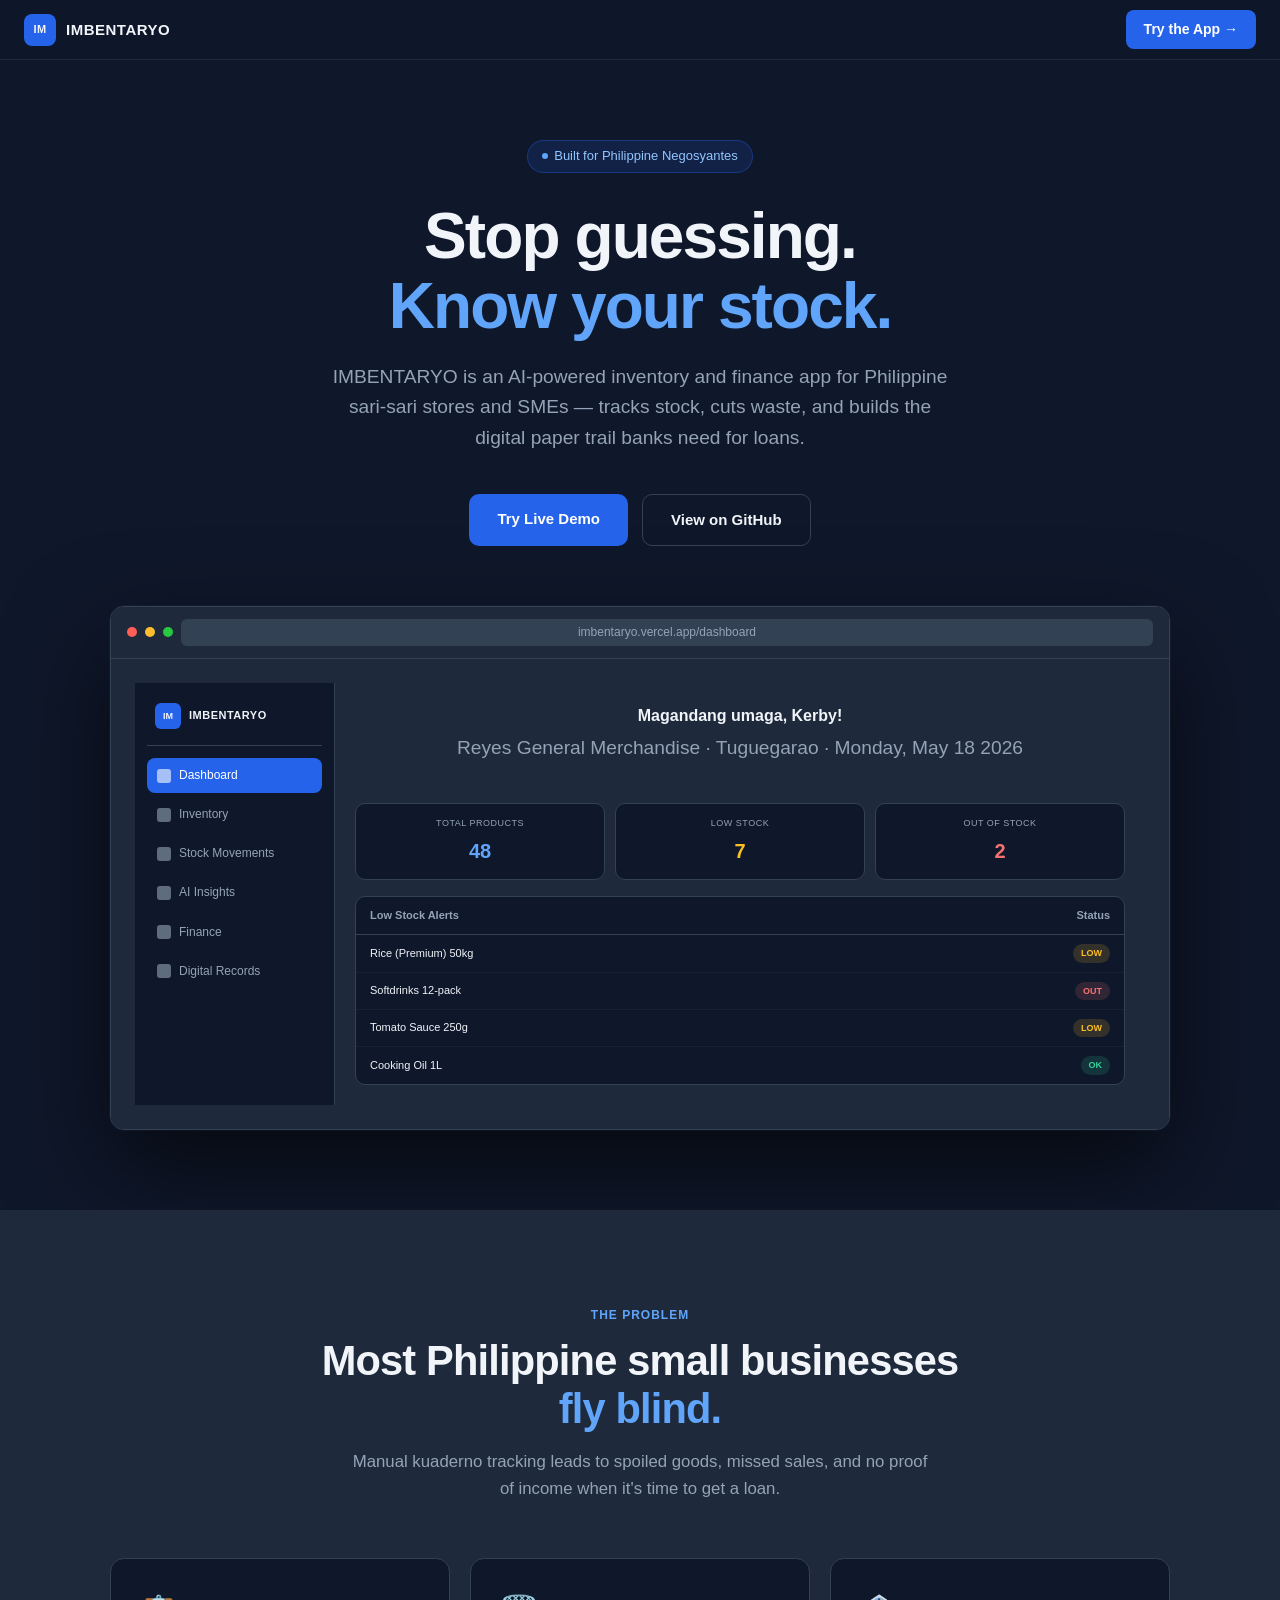
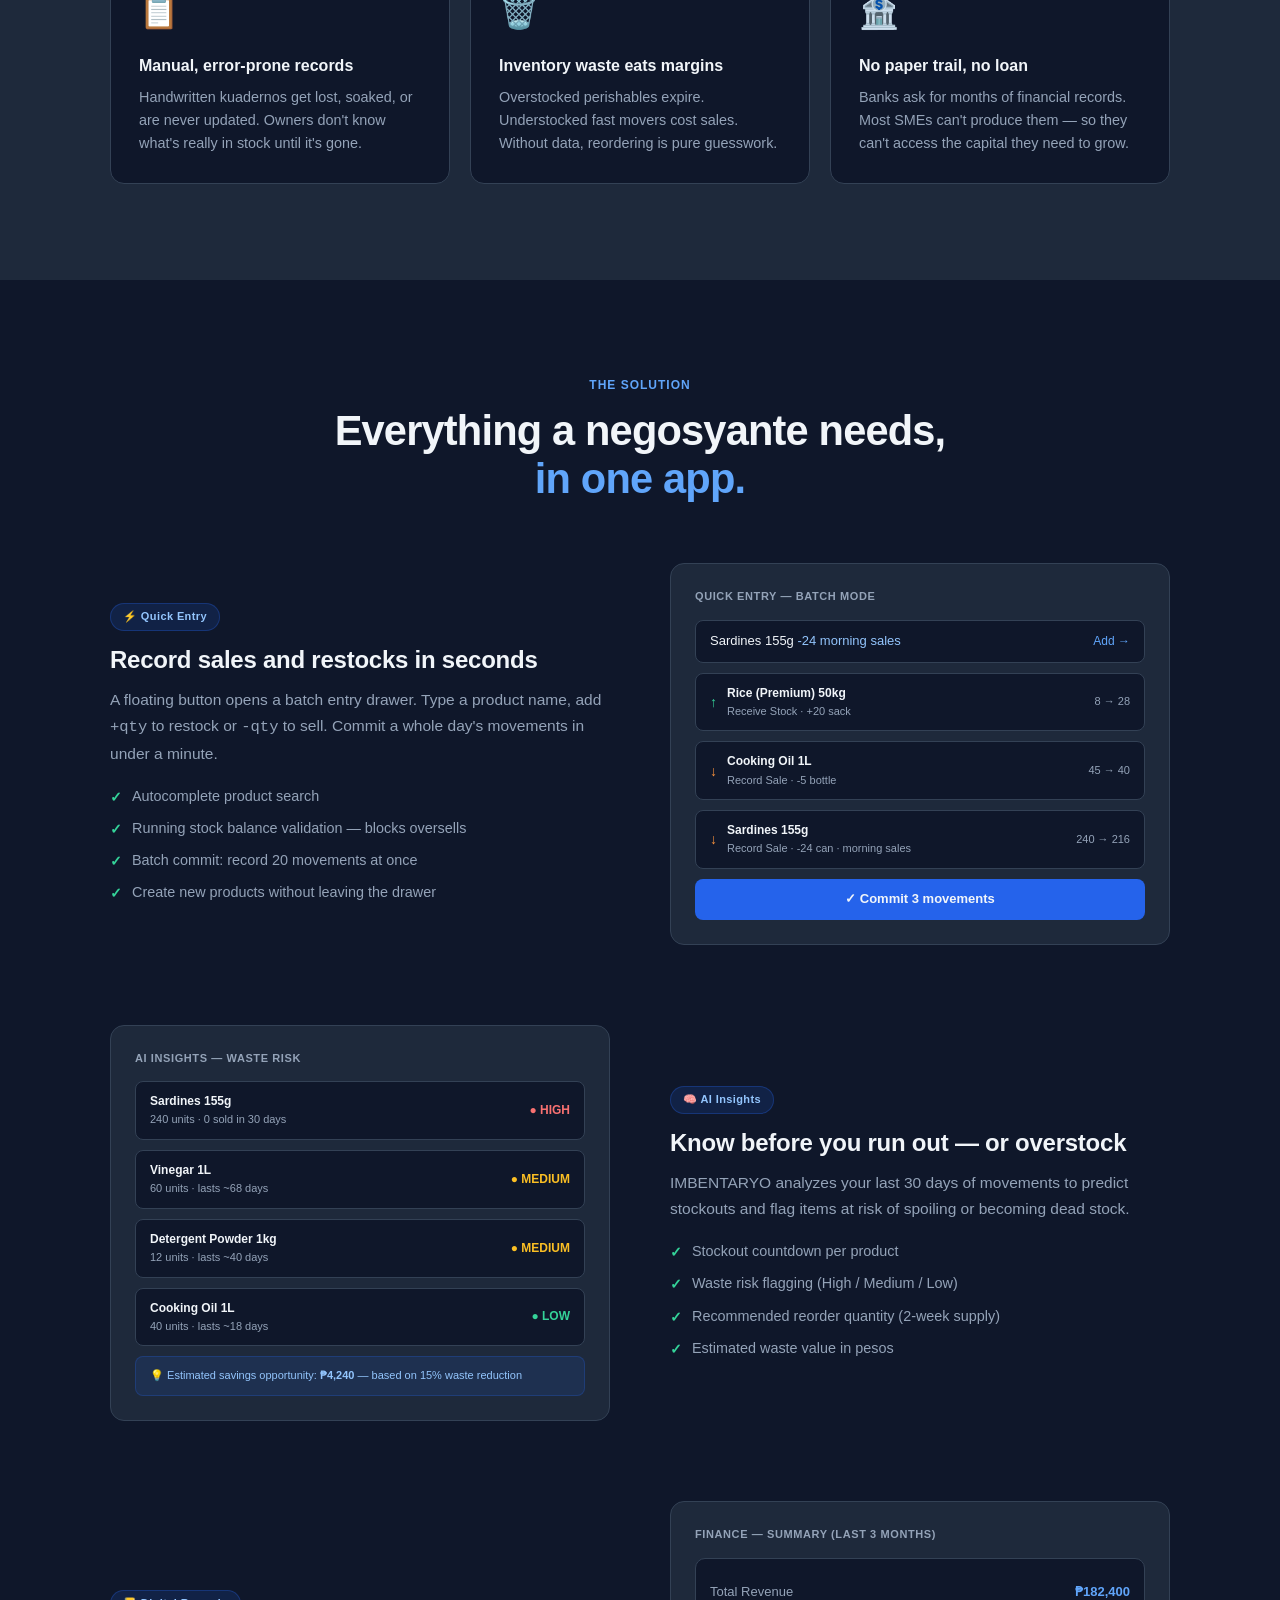
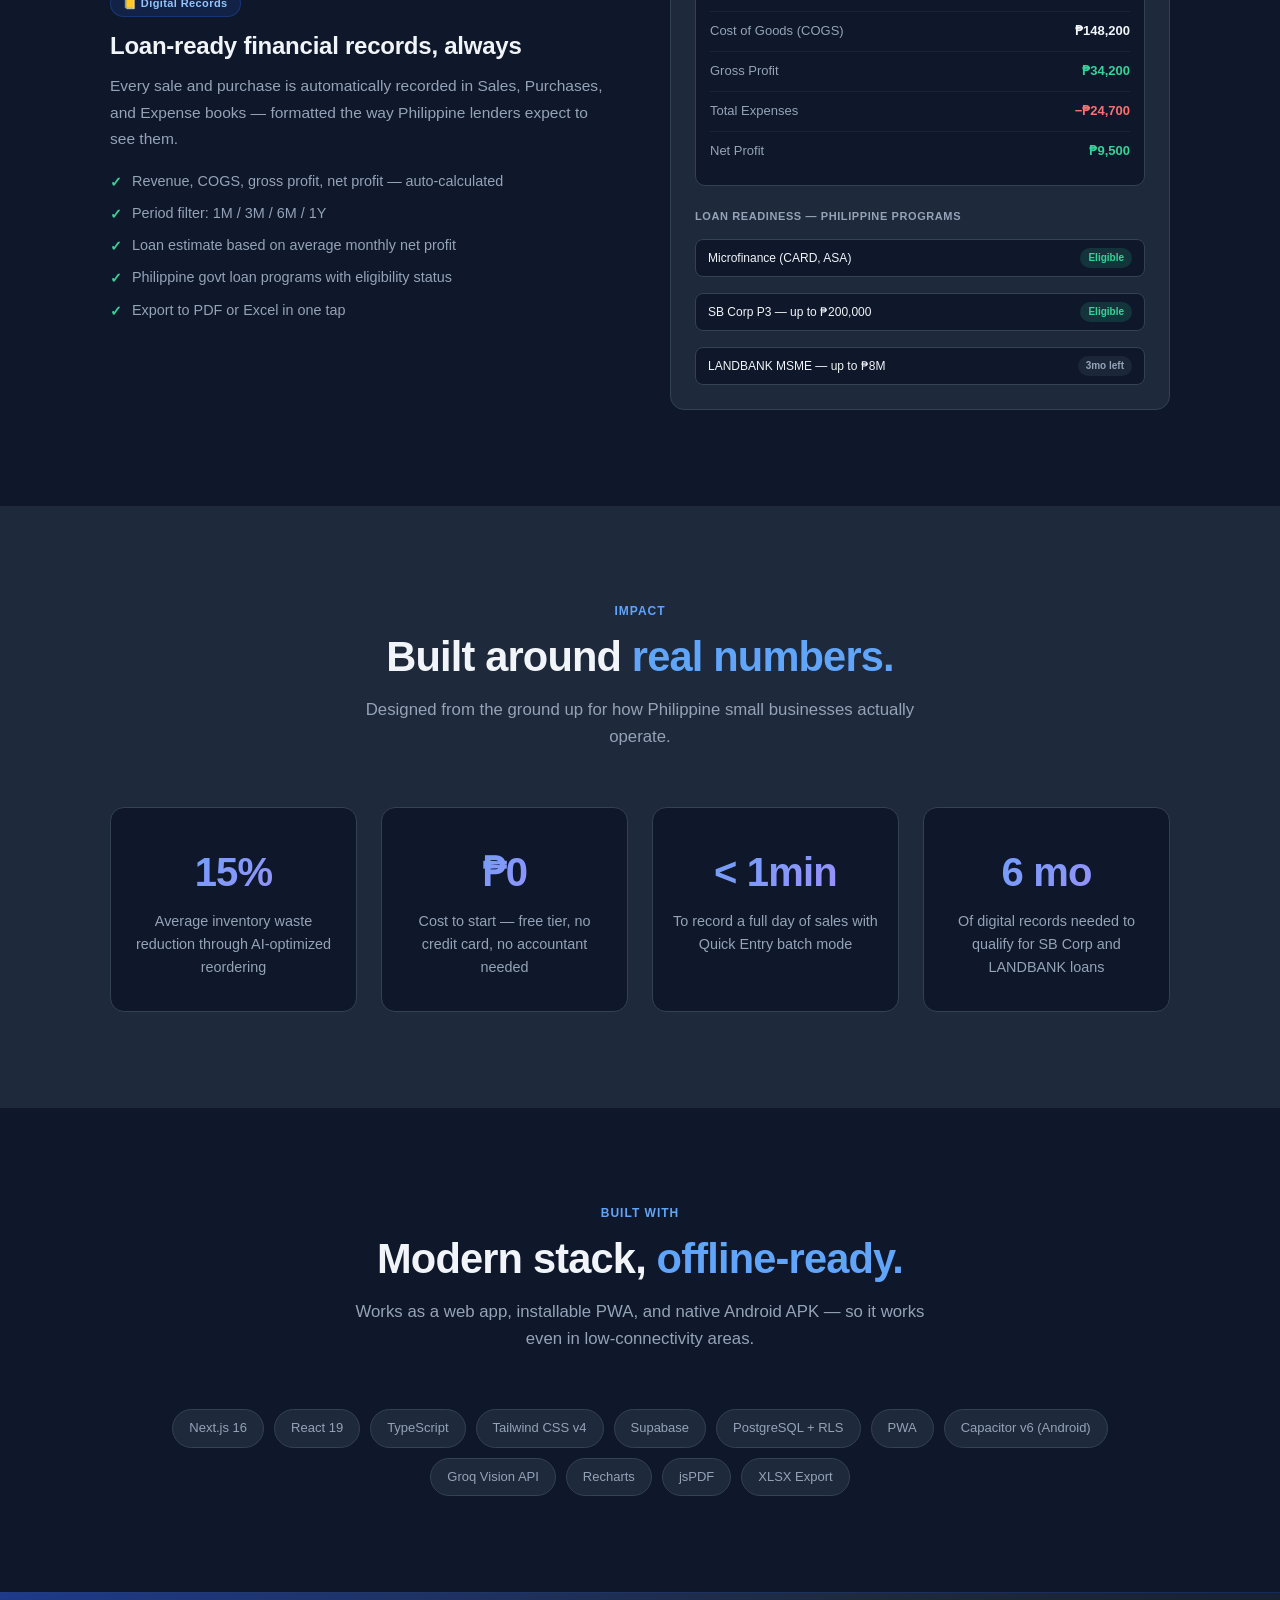
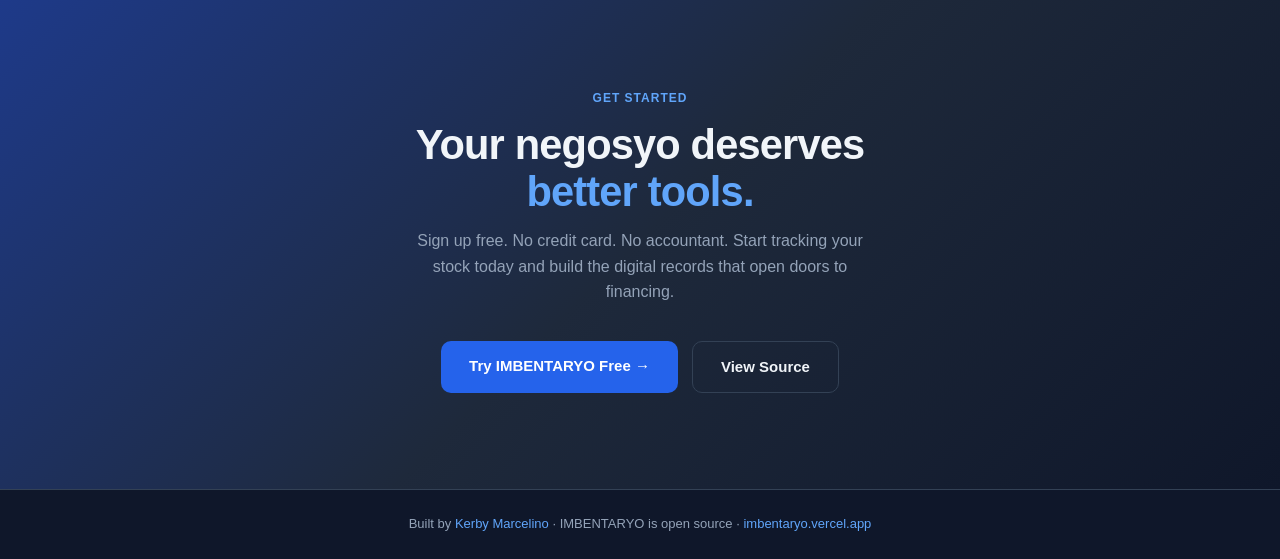
==== index.html @ 4d4c5f82 "Add IMBENTARYO portfolio page" ====
<!DOCTYPE html>
<html lang="en">
<head>
  <meta charset="UTF-8" />
  <meta name="viewport" content="width=device-width, initial-scale=1.0" />
  <title>IMBENTARYO — AI Inventory for Philippine SMEs</title>
  <meta name="description" content="IMBENTARYO cuts inventory waste for Philippine sari-sari stores and small businesses. AI-powered stock tracking, financial records, and loan readiness — built for negosyantes." />
  <style>
    *, *::before, *::after { box-sizing: border-box; margin: 0; padding: 0; }

    :root {
      --blue:    #2563eb;
      --blue-dk: #1d4ed8;
      --green:   #16a34a;
      --amber:   #d97706;
      --bg:      #0f172a;
      --bg2:     #1e293b;
      --bg3:     #334155;
      --border:  #334155;
      --text:    #f1f5f9;
      --muted:   #94a3b8;
      --radius:  14px;
    }

    html { scroll-behavior: smooth; }

    body {
      font-family: -apple-system, BlinkMacSystemFont, 'Segoe UI', Helvetica, Arial, sans-serif;
      background: var(--bg);
      color: var(--text);
      line-height: 1.6;
    }

    a { color: inherit; text-decoration: none; }

    /* ── NAV ─────────────────────────────────────────────────────── */
    nav {
      position: fixed; top: 0; left: 0; right: 0; z-index: 100;
      display: flex; align-items: center; justify-content: space-between;
      padding: 0 24px; height: 60px;
      background: rgba(15,23,42,.85);
      backdrop-filter: blur(12px);
      border-bottom: 1px solid rgba(255,255,255,.07);
    }

    .nav-logo {
      display: flex; align-items: center; gap: 10px;
    }
    .nav-logo .mark {
      width: 32px; height: 32px;
      background: var(--blue); border-radius: 8px;
      display: flex; align-items: center; justify-content: center;
      font-weight: 700; font-size: 11px; letter-spacing: .5px;
    }
    .nav-logo span { font-weight: 700; font-size: 15px; letter-spacing: .5px; }

    nav .cta-btn {
      padding: 8px 18px; border-radius: 8px;
      background: var(--blue); color: #fff;
      font-size: 14px; font-weight: 600;
      transition: background .2s;
    }
    nav .cta-btn:hover { background: var(--blue-dk); }

    /* ── SECTIONS ────────────────────────────────────────────────── */
    section { padding: 96px 24px; }
    .container { max-width: 1060px; margin: 0 auto; }

    /* ── HERO ────────────────────────────────────────────────────── */
    #hero {
      padding-top: 140px; padding-bottom: 80px;
      text-align: center;
    }

    .badge {
      display: inline-flex; align-items: center; gap: 6px;
      padding: 5px 14px; border-radius: 999px;
      background: rgba(37,99,235,.15); border: 1px solid rgba(37,99,235,.35);
      font-size: 13px; font-weight: 500; color: #93c5fd;
      margin-bottom: 28px;
    }
    .badge .dot { width: 6px; height: 6px; border-radius: 50%; background: #60a5fa; }

    #hero h1 {
      font-size: clamp(2.4rem, 6vw, 4rem);
      font-weight: 800; line-height: 1.1;
      letter-spacing: -.03em;
      margin-bottom: 20px;
    }
    #hero h1 .accent { color: #60a5fa; }

    #hero p {
      font-size: clamp(1rem, 2vw, 1.2rem);
      color: var(--muted); max-width: 620px; margin: 0 auto 40px;
    }

    .hero-actions {
      display: flex; gap: 14px; flex-wrap: wrap; justify-content: center;
    }
    .btn-primary {
      padding: 13px 28px; border-radius: 10px;
      background: var(--blue); color: #fff;
      font-size: 15px; font-weight: 600;
      transition: background .2s, transform .1s;
    }
    .btn-primary:hover { background: var(--blue-dk); transform: translateY(-1px); }

    .btn-ghost {
      padding: 13px 28px; border-radius: 10px;
      border: 1px solid var(--border); color: var(--text);
      font-size: 15px; font-weight: 600;
      transition: border-color .2s, background .2s;
    }
    .btn-ghost:hover { border-color: #64748b; background: var(--bg2); }

    /* ── MOCKUP ──────────────────────────────────────────────────── */
    .mockup-wrap {
      margin-top: 60px;
      border-radius: var(--radius);
      overflow: hidden;
      border: 1px solid var(--border);
      box-shadow: 0 40px 100px rgba(0,0,0,.6), 0 0 0 1px rgba(255,255,255,.04);
    }

    .mockup-bar {
      background: #1e293b;
      padding: 12px 16px;
      display: flex; align-items: center; gap: 8px;
      border-bottom: 1px solid var(--border);
    }
    .mockup-bar .dot { width: 10px; height: 10px; border-radius: 50%; }
    .mockup-bar .dot.r { background: #ff5f57; }
    .mockup-bar .dot.y { background: #febc2e; }
    .mockup-bar .dot.g { background: #28c840; }
    .mockup-bar .url {
      flex: 1; text-align: center;
      font-size: 12px; color: var(--muted);
      background: var(--bg3); border-radius: 6px;
      padding: 4px 12px;
    }

    .mockup-screen {
      background: var(--bg2);
      padding: 24px;
      display: grid; grid-template-columns: 200px 1fr;
      gap: 0; min-height: 380px;
    }

    .mockup-sidebar {
      background: #0f172a;
      border-right: 1px solid var(--border);
      padding: 20px 12px;
      display: flex; flex-direction: column; gap: 4px;
    }
    .mockup-sidebar .logo-row {
      display: flex; align-items: center; gap: 8px;
      padding: 0 8px 16px; border-bottom: 1px solid var(--border); margin-bottom: 8px;
    }
    .mockup-sidebar .logo-row .mark {
      width: 26px; height: 26px; background: var(--blue); border-radius: 6px;
      display: flex; align-items: center; justify-content: center;
      font-size: 9px; font-weight: 700;
    }
    .mockup-sidebar .logo-row span { font-size: 11px; font-weight: 700; letter-spacing: .5px; }

    .mock-nav-item {
      padding: 8px 10px; border-radius: 8px; font-size: 12px; color: var(--muted);
      display: flex; align-items: center; gap: 8px;
    }
    .mock-nav-item.active { background: var(--blue); color: #fff; }
    .mock-nav-item .icon {
      width: 14px; height: 14px; border-radius: 3px;
      background: currentColor; opacity: .6;
      flex-shrink: 0;
    }

    .mockup-main { padding: 20px; overflow: hidden; }
    .mockup-main h3 { font-size: 16px; font-weight: 700; margin-bottom: 4px; }
    .mockup-main p  { font-size: 11px; color: var(--muted); margin-bottom: 16px; }

    .stat-grid {
      display: grid; grid-template-columns: repeat(3, 1fr); gap: 10px;
      margin-bottom: 16px;
    }
    .stat-card {
      background: var(--bg); border: 1px solid var(--border);
      border-radius: 10px; padding: 12px;
    }
    .stat-card .label { font-size: 9px; color: var(--muted); text-transform: uppercase; letter-spacing: .5px; }
    .stat-card .value { font-size: 20px; font-weight: 800; margin-top: 4px; }
    .stat-card .value.blue  { color: #60a5fa; }
    .stat-card .value.amber { color: #fbbf24; }
    .stat-card .value.red   { color: #f87171; }

    .mock-list {
      background: var(--bg); border: 1px solid var(--border);
      border-radius: 10px; overflow: hidden;
    }
    .mock-list-header {
      padding: 10px 14px; border-bottom: 1px solid var(--border);
      font-size: 11px; font-weight: 600; color: var(--muted);
      display: flex; justify-content: space-between;
    }
    .mock-list-row {
      padding: 9px 14px; border-bottom: 1px solid rgba(255,255,255,.04);
      display: flex; align-items: center; justify-content: space-between;
      font-size: 11px;
    }
    .mock-list-row:last-child { border-bottom: none; }
    .pill {
      padding: 2px 8px; border-radius: 999px; font-size: 9px; font-weight: 600;
    }
    .pill.low  { background: rgba(251,191,36,.15); color: #fbbf24; }
    .pill.out  { background: rgba(248,113,113,.15); color: #f87171; }
    .pill.ok   { background: rgba(52,211,153,.15);  color: #34d399; }

    @media (max-width: 640px) {
      .mockup-screen { grid-template-columns: 1fr; }
      .mockup-sidebar { display: none; }
      .stat-grid { grid-template-columns: repeat(2, 1fr); }
    }

    /* ── PROBLEM ─────────────────────────────────────────────────── */
    #problem { background: var(--bg2); }
    #problem .container { text-align: center; }

    .section-label {
      font-size: 12px; font-weight: 600; letter-spacing: 1px;
      text-transform: uppercase; color: #60a5fa; margin-bottom: 12px;
    }

    h2 {
      font-size: clamp(1.7rem, 4vw, 2.6rem);
      font-weight: 800; letter-spacing: -.02em; line-height: 1.15;
      margin-bottom: 16px;
    }
    h2 em { font-style: normal; color: #60a5fa; }

    .sub {
      font-size: 1.05rem; color: var(--muted); max-width: 580px; margin: 0 auto 56px;
    }

    .problem-grid {
      display: grid; grid-template-columns: repeat(auto-fit, minmax(240px, 1fr));
      gap: 20px;
    }
    .problem-card {
      background: var(--bg); border: 1px solid var(--border);
      border-radius: var(--radius); padding: 28px;
      text-align: left;
    }
    .problem-card .emoji { font-size: 2rem; margin-bottom: 14px; display: block; }
    .problem-card h3 { font-size: 1rem; font-weight: 700; margin-bottom: 8px; }
    .problem-card p  { font-size: .9rem; color: var(--muted); }

    /* ── FEATURES ────────────────────────────────────────────────── */
    #features { }

    .features-intro { text-align: center; margin-bottom: 60px; }

    .feature-row {
      display: grid; grid-template-columns: 1fr 1fr; gap: 60px;
      align-items: center; margin-bottom: 80px;
    }
    .feature-row:last-child { margin-bottom: 0; }
    .feature-row.flip { direction: rtl; }
    .feature-row.flip > * { direction: ltr; }

    .feature-text .tag {
      display: inline-block; padding: 4px 12px; border-radius: 999px;
      background: rgba(37,99,235,.15); border: 1px solid rgba(37,99,235,.3);
      font-size: 11px; font-weight: 600; color: #93c5fd;
      margin-bottom: 14px; letter-spacing: .4px;
    }
    .feature-text h3 {
      font-size: 1.5rem; font-weight: 800; line-height: 1.25;
      margin-bottom: 12px; letter-spacing: -.01em;
    }
    .feature-text p {
      color: var(--muted); font-size: .97rem; line-height: 1.7;
      margin-bottom: 18px;
    }
    .check-list { list-style: none; display: flex; flex-direction: column; gap: 8px; }
    .check-list li {
      font-size: .9rem; color: var(--muted);
      display: flex; align-items: flex-start; gap: 10px;
    }
    .check-list li::before {
      content: '✓'; color: #34d399; font-weight: 700;
      flex-shrink: 0; margin-top: 1px;
    }

    .feature-visual {
      background: var(--bg2); border: 1px solid var(--border);
      border-radius: var(--radius); padding: 24px;
      min-height: 240px; display: flex; flex-direction: column; gap: 10px;
    }
    .feature-visual .vis-header {
      font-size: 11px; font-weight: 600; color: var(--muted);
      text-transform: uppercase; letter-spacing: .6px; margin-bottom: 4px;
    }

    /* quick entry visual */
    .qe-input {
      background: var(--bg); border: 1px solid var(--border);
      border-radius: 8px; padding: 10px 14px;
      font-size: 13px; display: flex; align-items: center; justify-content: space-between;
    }
    .qe-input .typed { color: #93c5fd; }
    .qe-item {
      background: var(--bg); border: 1px solid var(--border);
      border-radius: 8px; padding: 10px 14px;
      display: flex; align-items: center; gap: 10px; font-size: 12px;
    }
    .qe-item .arrow { color: #34d399; font-weight: 700; font-size: 14px; flex-shrink: 0; }
    .qe-item .arrow.out { color: #fb923c; }
    .qe-item .right { margin-left: auto; color: var(--muted); font-size: 11px; }

    /* forecast visual */
    .forecast-row {
      background: var(--bg); border: 1px solid var(--border);
      border-radius: 8px; padding: 10px 14px;
      display: flex; align-items: center; justify-content: space-between;
      font-size: 12px;
    }
    .forecast-row .risk-high   { color: #f87171; font-weight: 600; }
    .forecast-row .risk-medium { color: #fbbf24; font-weight: 600; }
    .forecast-row .risk-low    { color: #34d399; font-weight: 600; }
    .days { color: var(--muted); font-size: 11px; }

    /* finance visual */
    .fin-row {
      display: flex; align-items: center; justify-content: space-between;
      padding: 9px 0; border-bottom: 1px solid rgba(255,255,255,.05); font-size: 13px;
    }
    .fin-row:last-child { border: none; }
    .fin-row .label { color: var(--muted); }
    .fin-row .val { font-weight: 700; }
    .fin-row .val.green { color: #34d399; }
    .fin-row .val.blue  { color: #60a5fa; }
    .fin-row .val.red   { color: #f87171; }

    /* loan visual */
    .loan-prog {
      display: flex; align-items: center; justify-content: space-between;
      padding: 8px 12px; border-radius: 8px; font-size: 12px;
      background: var(--bg); border: 1px solid var(--border); margin-bottom: 6px;
    }
    .loan-prog:last-child { margin-bottom: 0; }
    .eligible { padding: 2px 8px; border-radius: 999px; font-size: 10px; font-weight: 600; background: rgba(52,211,153,.15); color: #34d399; }
    .not-yet  { padding: 2px 8px; border-radius: 999px; font-size: 10px; font-weight: 600; background: rgba(148,163,184,.1); color: var(--muted); }

    @media (max-width: 760px) {
      .feature-row { grid-template-columns: 1fr; gap: 28px; }
      .feature-row.flip { direction: ltr; }
    }

    /* ── STATS ───────────────────────────────────────────────────── */
    #stats { background: var(--bg2); }
    #stats .container { text-align: center; }
    .metrics-row {
      display: grid; grid-template-columns: repeat(auto-fit, minmax(180px, 1fr));
      gap: 24px; margin-top: 48px;
    }
    .metric-card {
      padding: 32px 20px;
      background: var(--bg); border: 1px solid var(--border);
      border-radius: var(--radius); text-align: center;
    }
    .metric-card .num {
      font-size: 2.5rem; font-weight: 900;
      background: linear-gradient(135deg, #60a5fa, #a78bfa);
      -webkit-background-clip: text; -webkit-text-fill-color: transparent;
      letter-spacing: -.02em;
    }
    .metric-card .desc { font-size: .9rem; color: var(--muted); margin-top: 6px; }

    /* ── TECH ────────────────────────────────────────────────────── */
    #tech { }
    #tech .container { text-align: center; }
    .tech-grid {
      display: flex; flex-wrap: wrap; gap: 10px; justify-content: center; margin-top: 40px;
    }
    .tech-chip {
      padding: 8px 16px; border-radius: 999px;
      border: 1px solid var(--border);
      background: var(--bg2);
      font-size: 13px; font-weight: 500; color: var(--muted);
      transition: border-color .2s, color .2s;
    }
    .tech-chip:hover { border-color: #64748b; color: var(--text); }

    /* ── CTA ─────────────────────────────────────────────────────── */
    #cta {
      background: linear-gradient(135deg, #1e3a8a 0%, #1e293b 50%, #0f172a 100%);
      border-top: 1px solid rgba(37,99,235,.25);
      text-align: center;
    }
    #cta h2 { margin-bottom: 12px; }
    #cta p  { color: var(--muted); max-width: 480px; margin: 0 auto 36px; }

    /* ── FOOTER ──────────────────────────────────────────────────── */
    footer {
      border-top: 1px solid var(--border);
      padding: 24px;
      text-align: center;
      font-size: 13px; color: var(--muted);
    }
    footer a { color: #60a5fa; }
    footer a:hover { text-decoration: underline; }
  </style>
</head>
<body>

<!-- NAV -->
<nav>
  <div class="nav-logo">
    <div class="mark">IM</div>
    <span>IMBENTARYO</span>
  </div>
  <a href="https://imbentaryo.vercel.app" target="_blank" rel="noopener" class="cta-btn">Try the App →</a>
</nav>

<!-- HERO -->
<section id="hero">
  <div class="container">
    <div class="badge">
      <span class="dot"></span>
      Built for Philippine Negosyantes
    </div>

    <h1>
      Stop guessing.<br>
      <span class="accent">Know your stock.</span>
    </h1>

    <p>
      IMBENTARYO is an AI-powered inventory and finance app for Philippine sari-sari stores and SMEs — tracks stock, cuts waste, and builds the digital paper trail banks need for loans.
    </p>

    <div class="hero-actions">
      <a href="https://imbentaryo.vercel.app" target="_blank" rel="noopener" class="btn-primary">Try Live Demo</a>
      <a href="https://github.com/krbymrcln/krbyrmcln.github.io" target="_blank" rel="noopener" class="btn-ghost">View on GitHub</a>
    </div>

    <!-- Browser mockup -->
    <div class="mockup-wrap">
      <div class="mockup-bar">
        <span class="dot r"></span>
        <span class="dot y"></span>
        <span class="dot g"></span>
        <span class="url">imbentaryo.vercel.app/dashboard</span>
      </div>
      <div class="mockup-screen">
        <!-- Sidebar -->
        <div class="mockup-sidebar">
          <div class="logo-row">
            <div class="mark">IM</div>
            <span>IMBENTARYO</span>
          </div>
          <div class="mock-nav-item active"><div class="icon"></div> Dashboard</div>
          <div class="mock-nav-item"><div class="icon"></div> Inventory</div>
          <div class="mock-nav-item"><div class="icon"></div> Stock Movements</div>
          <div class="mock-nav-item"><div class="icon"></div> AI Insights</div>
          <div class="mock-nav-item"><div class="icon"></div> Finance</div>
          <div class="mock-nav-item"><div class="icon"></div> Digital Records</div>
        </div>
        <!-- Main content -->
        <div class="mockup-main">
          <h3>Magandang umaga, Kerby!</h3>
          <p>Reyes General Merchandise · Tuguegarao · Monday, May 18 2026</p>

          <div class="stat-grid">
            <div class="stat-card">
              <div class="label">Total Products</div>
              <div class="value blue">48</div>
            </div>
            <div class="stat-card">
              <div class="label">Low Stock</div>
              <div class="value amber">7</div>
            </div>
            <div class="stat-card">
              <div class="label">Out of Stock</div>
              <div class="value red">2</div>
            </div>
          </div>

          <div class="mock-list">
            <div class="mock-list-header">
              <span>Low Stock Alerts</span>
              <span>Status</span>
            </div>
            <div class="mock-list-row">
              <span>Rice (Premium) 50kg</span>
              <span class="pill low">LOW</span>
            </div>
            <div class="mock-list-row">
              <span>Softdrinks 12-pack</span>
              <span class="pill out">OUT</span>
            </div>
            <div class="mock-list-row">
              <span>Tomato Sauce 250g</span>
              <span class="pill low">LOW</span>
            </div>
            <div class="mock-list-row">
              <span>Cooking Oil 1L</span>
              <span class="pill ok">OK</span>
            </div>
          </div>
        </div>
      </div>
    </div>
  </div>
</section>

<!-- PROBLEM -->
<section id="problem">
  <div class="container">
    <div class="section-label">The Problem</div>
    <h2>Most Philippine small businesses<br><em>fly blind.</em></h2>
    <p class="sub">
      Manual kuaderno tracking leads to spoiled goods, missed sales, and no proof of income when it's time to get a loan.
    </p>

    <div class="problem-grid">
      <div class="problem-card">
        <span class="emoji">📋</span>
        <h3>Manual, error-prone records</h3>
        <p>Handwritten kuadernos get lost, soaked, or are never updated. Owners don't know what's really in stock until it's gone.</p>
      </div>
      <div class="problem-card">
        <span class="emoji">🗑️</span>
        <h3>Inventory waste eats margins</h3>
        <p>Overstocked perishables expire. Understocked fast movers cost sales. Without data, reordering is pure guesswork.</p>
      </div>
      <div class="problem-card">
        <span class="emoji">🏦</span>
        <h3>No paper trail, no loan</h3>
        <p>Banks ask for months of financial records. Most SMEs can't produce them — so they can't access the capital they need to grow.</p>
      </div>
    </div>
  </div>
</section>

<!-- FEATURES -->
<section id="features">
  <div class="container">
    <div class="features-intro">
      <div class="section-label">The Solution</div>
      <h2>Everything a negosyante needs,<br><em>in one app.</em></h2>
    </div>

    <!-- Feature 1: Quick Entry -->
    <div class="feature-row">
      <div class="feature-text">
        <span class="tag">⚡ Quick Entry</span>
        <h3>Record sales and restocks in seconds</h3>
        <p>A floating button opens a batch entry drawer. Type a product name, add <code>+qty</code> to restock or <code>-qty</code> to sell. Commit a whole day's movements in under a minute.</p>
        <ul class="check-list">
          <li>Autocomplete product search</li>
          <li>Running stock balance validation — blocks oversells</li>
          <li>Batch commit: record 20 movements at once</li>
          <li>Create new products without leaving the drawer</li>
        </ul>
      </div>
      <div class="feature-visual">
        <div class="vis-header">Quick Entry — Batch mode</div>
        <div class="qe-input">
          <span>Sardines 155g <span class="typed">-24 morning sales</span></span>
          <span style="color:#60a5fa;font-size:12px">Add →</span>
        </div>
        <div class="qe-item">
          <span class="arrow">↑</span>
          <div>
            <div style="font-weight:600">Rice (Premium) 50kg</div>
            <div style="color:#94a3b8;font-size:11px">Receive Stock · +20 sack</div>
          </div>
          <span class="right">8 → 28</span>
        </div>
        <div class="qe-item">
          <span class="arrow out">↓</span>
          <div>
            <div style="font-weight:600">Cooking Oil 1L</div>
            <div style="color:#94a3b8;font-size:11px">Record Sale · -5 bottle</div>
          </div>
          <span class="right">45 → 40</span>
        </div>
        <div class="qe-item">
          <span class="arrow out">↓</span>
          <div>
            <div style="font-weight:600">Sardines 155g</div>
            <div style="color:#94a3b8;font-size:11px">Record Sale · -24 can · morning sales</div>
          </div>
          <span class="right">240 → 216</span>
        </div>
        <div style="margin-top:auto;padding:10px 14px;background:var(--blue);border-radius:8px;text-align:center;font-size:13px;font-weight:600">
          ✓ Commit 3 movements
        </div>
      </div>
    </div>

    <!-- Feature 2: AI Insights -->
    <div class="feature-row flip">
      <div class="feature-text">
        <span class="tag">🧠 AI Insights</span>
        <h3>Know before you run out — or overstock</h3>
        <p>IMBENTARYO analyzes your last 30 days of movements to predict stockouts and flag items at risk of spoiling or becoming dead stock.</p>
        <ul class="check-list">
          <li>Stockout countdown per product</li>
          <li>Waste risk flagging (High / Medium / Low)</li>
          <li>Recommended reorder quantity (2-week supply)</li>
          <li>Estimated waste value in pesos</li>
        </ul>
      </div>
      <div class="feature-visual">
        <div class="vis-header">AI Insights — Waste Risk</div>
        <div class="forecast-row">
          <div>
            <div style="font-weight:600;font-size:12px">Sardines 155g</div>
            <div class="days">240 units · 0 sold in 30 days</div>
          </div>
          <span class="risk-high">● HIGH</span>
        </div>
        <div class="forecast-row">
          <div>
            <div style="font-weight:600;font-size:12px">Vinegar 1L</div>
            <div class="days">60 units · lasts ~68 days</div>
          </div>
          <span class="risk-medium">● MEDIUM</span>
        </div>
        <div class="forecast-row">
          <div>
            <div style="font-weight:600;font-size:12px">Detergent Powder 1kg</div>
            <div class="days">12 units · lasts ~40 days</div>
          </div>
          <span class="risk-medium">● MEDIUM</span>
        </div>
        <div class="forecast-row">
          <div>
            <div style="font-weight:600;font-size:12px">Cooking Oil 1L</div>
            <div class="days">40 units · lasts ~18 days</div>
          </div>
          <span class="risk-low">● LOW</span>
        </div>
        <div style="margin-top:auto;background:rgba(37,99,235,.12);border:1px solid rgba(37,99,235,.25);border-radius:8px;padding:10px 14px;font-size:11px;color:#93c5fd">
          💡 Estimated savings opportunity: <strong>₱4,240</strong> — based on 15% waste reduction
        </div>
      </div>
    </div>

    <!-- Feature 3: Finance + Digital Records -->
    <div class="feature-row">
      <div class="feature-text">
        <span class="tag">📒 Digital Records</span>
        <h3>Loan-ready financial records, always</h3>
        <p>Every sale and purchase is automatically recorded in Sales, Purchases, and Expense books — formatted the way Philippine lenders expect to see them.</p>
        <ul class="check-list">
          <li>Revenue, COGS, gross profit, net profit — auto-calculated</li>
          <li>Period filter: 1M / 3M / 6M / 1Y</li>
          <li>Loan estimate based on average monthly net profit</li>
          <li>Philippine govt loan programs with eligibility status</li>
          <li>Export to PDF or Excel in one tap</li>
        </ul>
      </div>
      <div class="feature-visual">
        <div class="vis-header">Finance — Summary (Last 3 Months)</div>
        <div style="background:var(--bg);border:1px solid var(--border);border-radius:10px;padding:14px;">
          <div class="fin-row"><span class="label">Total Revenue</span><span class="val blue">₱182,400</span></div>
          <div class="fin-row"><span class="label">Cost of Goods (COGS)</span><span class="val">₱148,200</span></div>
          <div class="fin-row"><span class="label">Gross Profit</span><span class="val green">₱34,200</span></div>
          <div class="fin-row"><span class="label">Total Expenses</span><span class="val red">−₱24,700</span></div>
          <div class="fin-row"><span class="label">Net Profit</span><span class="val green">₱9,500</span></div>
        </div>
        <div class="vis-header" style="margin-top:12px">Loan Readiness — Philippine Programs</div>
        <div class="loan-prog">
          <span>Microfinance (CARD, ASA)</span>
          <span class="eligible">Eligible</span>
        </div>
        <div class="loan-prog">
          <span>SB Corp P3 — up to ₱200,000</span>
          <span class="eligible">Eligible</span>
        </div>
        <div class="loan-prog">
          <span>LANDBANK MSME — up to ₱8M</span>
          <span class="not-yet">3mo left</span>
        </div>
      </div>
    </div>

  </div>
</section>

<!-- STATS -->
<section id="stats">
  <div class="container">
    <div class="section-label">Impact</div>
    <h2>Built around <em>real numbers.</em></h2>
    <p class="sub">Designed from the ground up for how Philippine small businesses actually operate.</p>
    <div class="metrics-row">
      <div class="metric-card">
        <div class="num">15%</div>
        <div class="desc">Average inventory waste reduction through AI-optimized reordering</div>
      </div>
      <div class="metric-card">
        <div class="num">₱0</div>
        <div class="desc">Cost to start — free tier, no credit card, no accountant needed</div>
      </div>
      <div class="metric-card">
        <div class="num">&lt; 1min</div>
        <div class="desc">To record a full day of sales with Quick Entry batch mode</div>
      </div>
      <div class="metric-card">
        <div class="num">6 mo</div>
        <div class="desc">Of digital records needed to qualify for SB Corp and LANDBANK loans</div>
      </div>
    </div>
  </div>
</section>

<!-- TECH -->
<section id="tech">
  <div class="container">
    <div class="section-label">Built With</div>
    <h2>Modern stack, <em>offline-ready.</em></h2>
    <p class="sub">Works as a web app, installable PWA, and native Android APK — so it works even in low-connectivity areas.</p>
    <div class="tech-grid">
      <span class="tech-chip">Next.js 16</span>
      <span class="tech-chip">React 19</span>
      <span class="tech-chip">TypeScript</span>
      <span class="tech-chip">Tailwind CSS v4</span>
      <span class="tech-chip">Supabase</span>
      <span class="tech-chip">PostgreSQL + RLS</span>
      <span class="tech-chip">PWA</span>
      <span class="tech-chip">Capacitor v6 (Android)</span>
      <span class="tech-chip">Groq Vision API</span>
      <span class="tech-chip">Recharts</span>
      <span class="tech-chip">jsPDF</span>
      <span class="tech-chip">XLSX Export</span>
    </div>
  </div>
</section>

<!-- CTA -->
<section id="cta">
  <div class="container">
    <div class="section-label">Get Started</div>
    <h2>Your negosyo deserves<br><em>better tools.</em></h2>
    <p>Sign up free. No credit card. No accountant. Start tracking your stock today and build the digital records that open doors to financing.</p>
    <div class="hero-actions">
      <a href="https://imbentaryo.vercel.app" target="_blank" rel="noopener" class="btn-primary">Try IMBENTARYO Free →</a>
      <a href="https://github.com/krbymrcln/krbyrmcln.github.io" target="_blank" rel="noopener" class="btn-ghost">View Source</a>
    </div>
  </div>
</section>

<!-- FOOTER -->
<footer>
  <p>Built by <a href="https://github.com/krbymrcln" target="_blank" rel="noopener">Kerby Marcelino</a> · IMBENTARYO is open source · <a href="https://imbentaryo.vercel.app" target="_blank" rel="noopener">imbentaryo.vercel.app</a></p>
</footer>

</body>
</html>
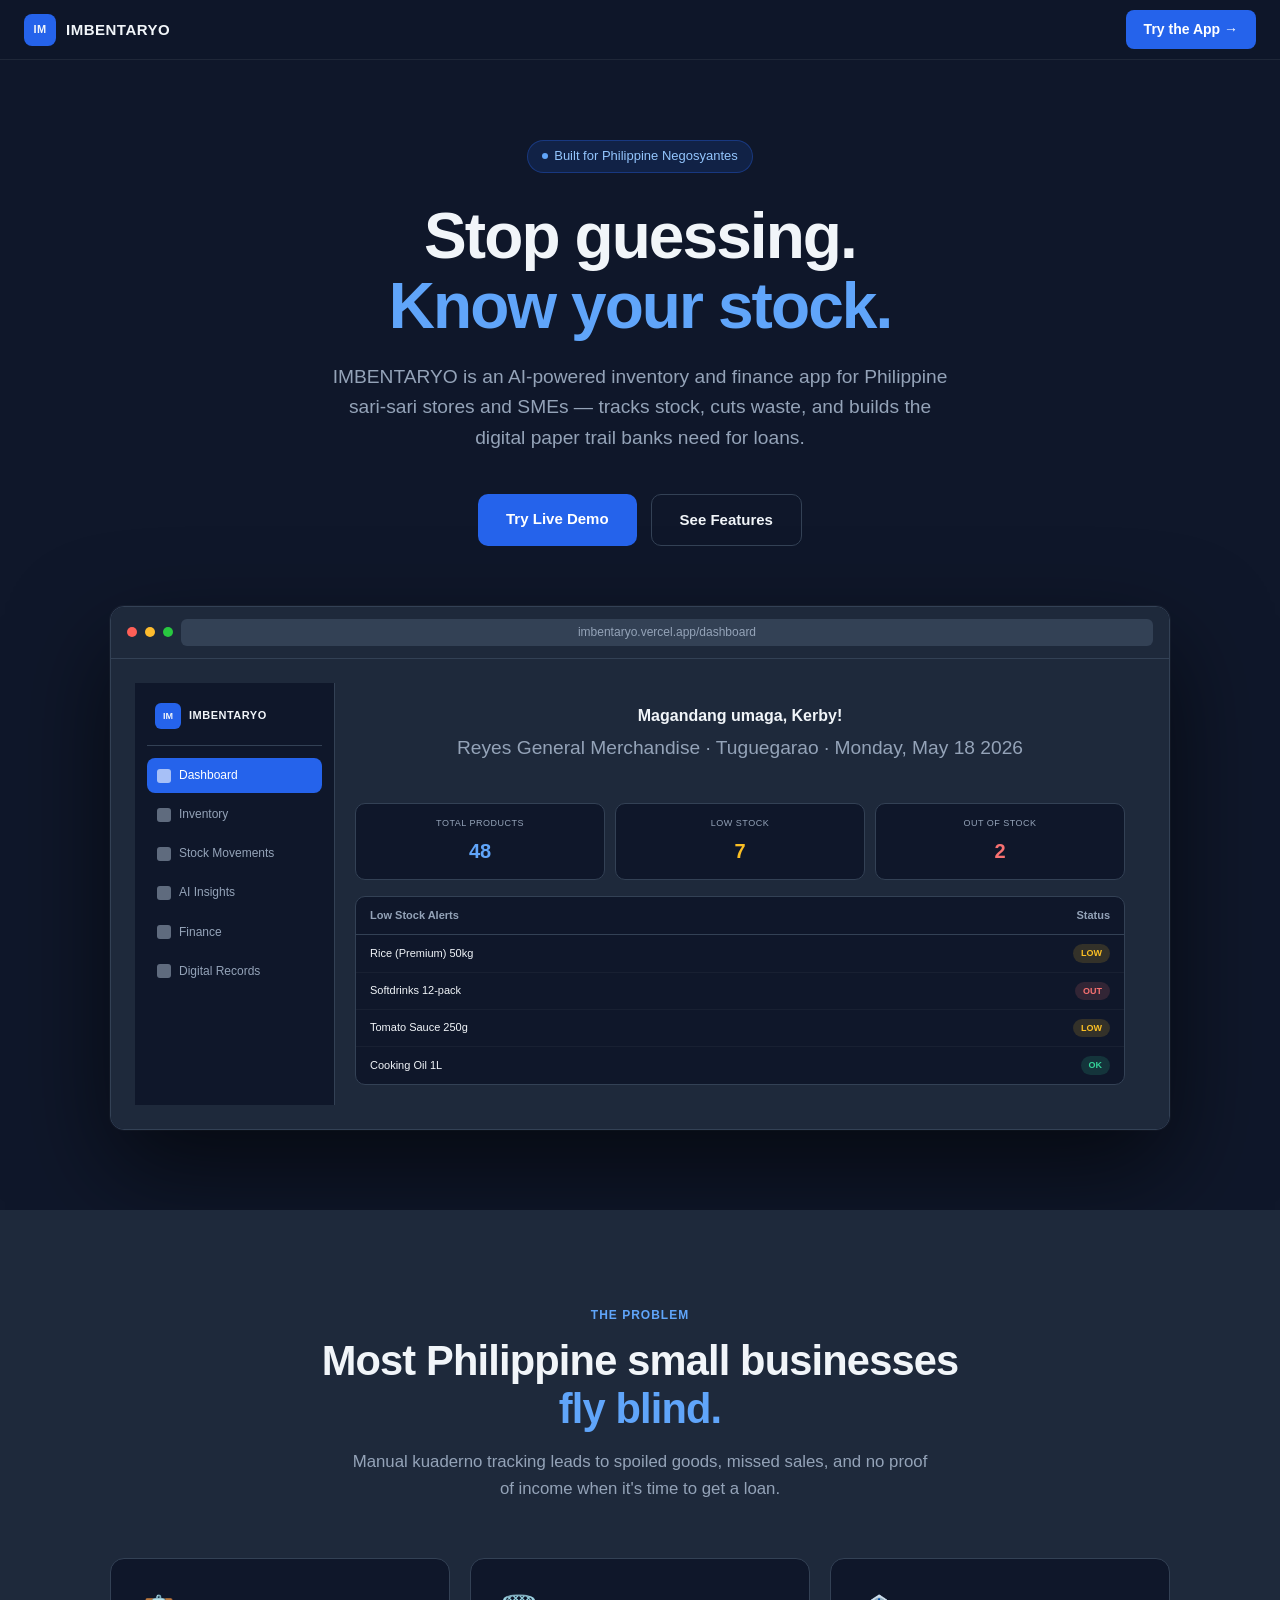
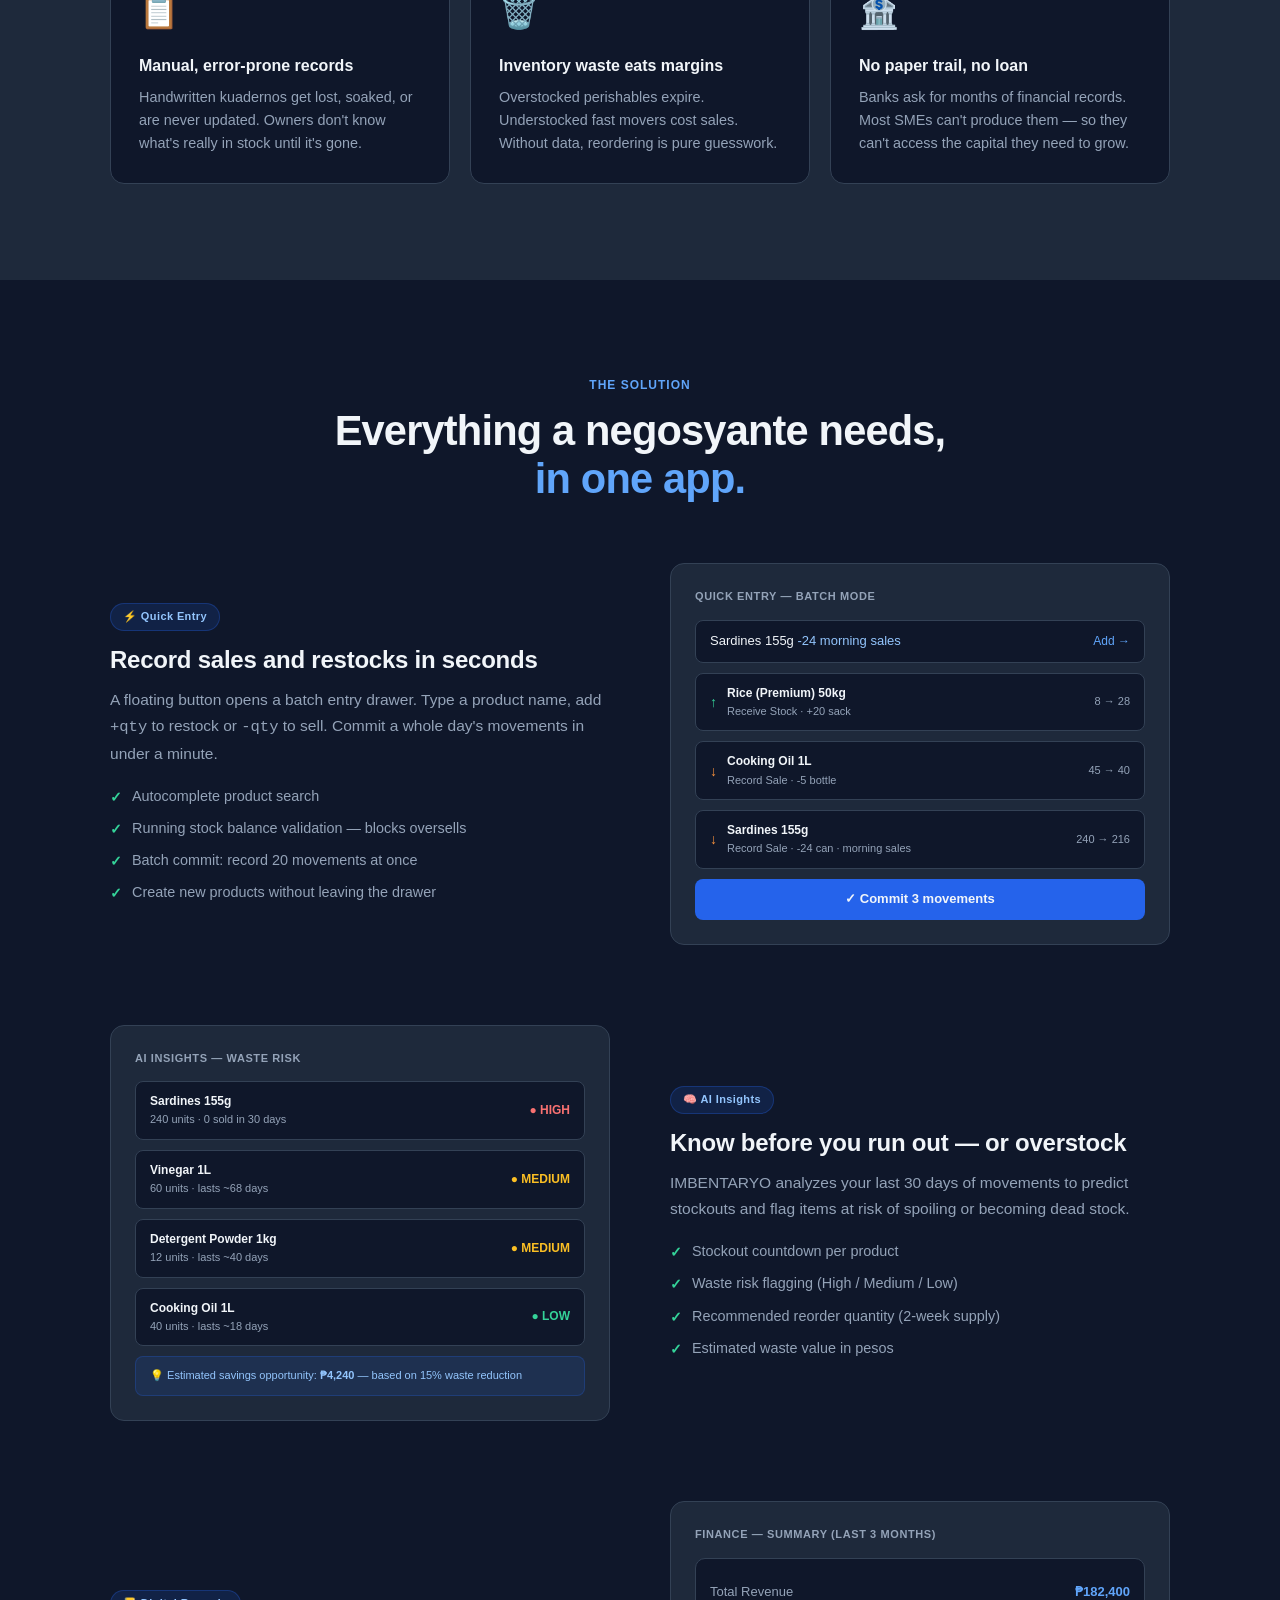
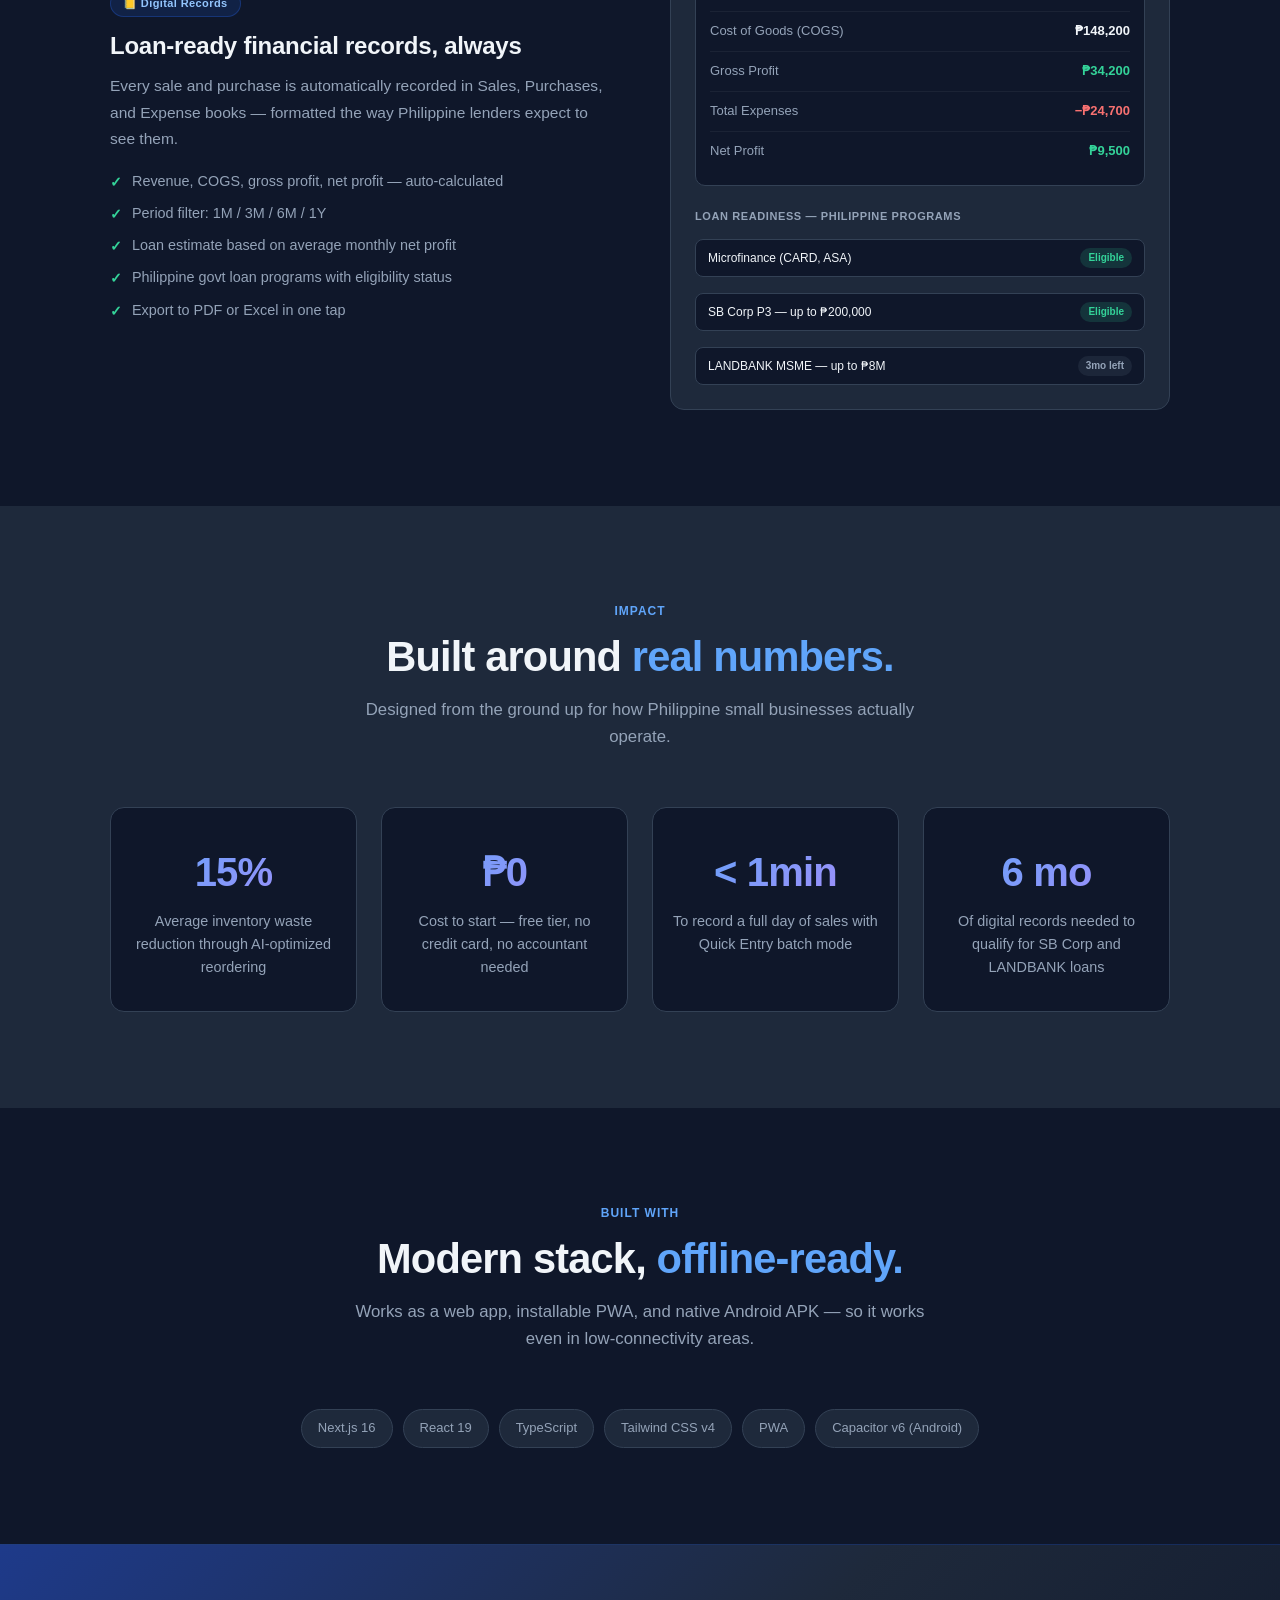
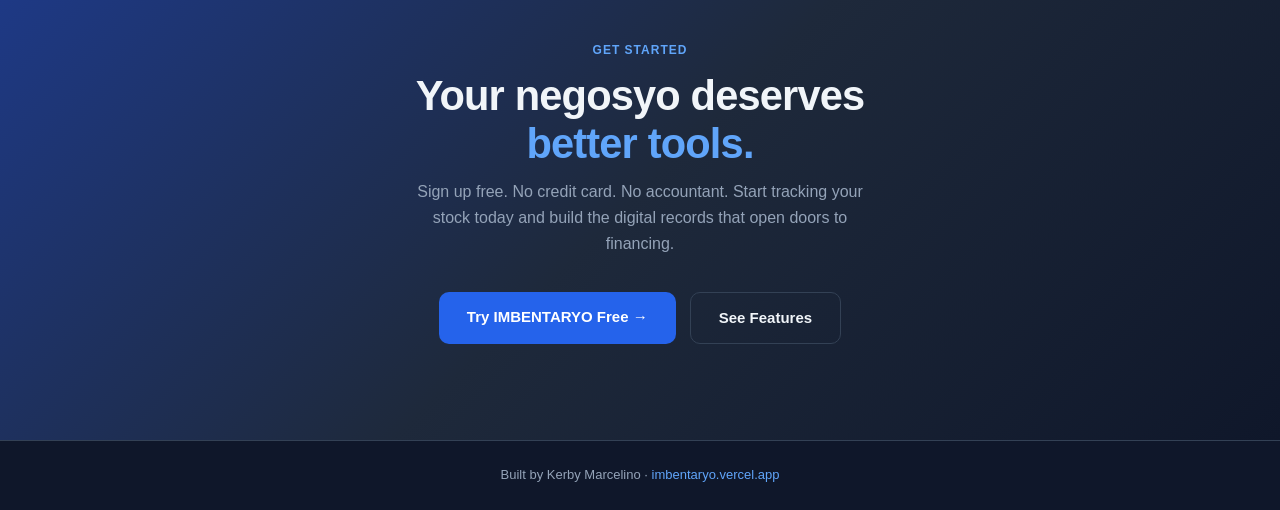
==== commit 8b41e7b4: "Remove open source references" ====
--- a/index.html
+++ b/index.html
@@ -440,7 +440,7 @@
 
     <div class="hero-actions">
       <a href="https://imbentaryo.vercel.app" target="_blank" rel="noopener" class="btn-primary">Try Live Demo</a>
-      <a href="https://github.com/krbymrcln/krbyrmcln.github.io" target="_blank" rel="noopener" class="btn-ghost">View on GitHub</a>
+      <a href="#features" class="btn-ghost">See Features</a>
     </div>
 
     <!-- Browser mockup -->
@@ -728,14 +728,8 @@
       <span class="tech-chip">React 19</span>
       <span class="tech-chip">TypeScript</span>
       <span class="tech-chip">Tailwind CSS v4</span>
-      <span class="tech-chip">Supabase</span>
-      <span class="tech-chip">PostgreSQL + RLS</span>
       <span class="tech-chip">PWA</span>
       <span class="tech-chip">Capacitor v6 (Android)</span>
-      <span class="tech-chip">Groq Vision API</span>
-      <span class="tech-chip">Recharts</span>
-      <span class="tech-chip">jsPDF</span>
-      <span class="tech-chip">XLSX Export</span>
     </div>
   </div>
 </section>
@@ -748,14 +742,14 @@
     <p>Sign up free. No credit card. No accountant. Start tracking your stock today and build the digital records that open doors to financing.</p>
     <div class="hero-actions">
       <a href="https://imbentaryo.vercel.app" target="_blank" rel="noopener" class="btn-primary">Try IMBENTARYO Free →</a>
-      <a href="https://github.com/krbymrcln/krbyrmcln.github.io" target="_blank" rel="noopener" class="btn-ghost">View Source</a>
+      <a href="#features" class="btn-ghost">See Features</a>
     </div>
   </div>
 </section>
 
 <!-- FOOTER -->
 <footer>
-  <p>Built by <a href="https://github.com/krbymrcln" target="_blank" rel="noopener">Kerby Marcelino</a> · IMBENTARYO is open source · <a href="https://imbentaryo.vercel.app" target="_blank" rel="noopener">imbentaryo.vercel.app</a></p>
+  <p>Built by Kerby Marcelino · <a href="https://imbentaryo.vercel.app" target="_blank" rel="noopener">imbentaryo.vercel.app</a></p>
 </footer>
 
 </body>
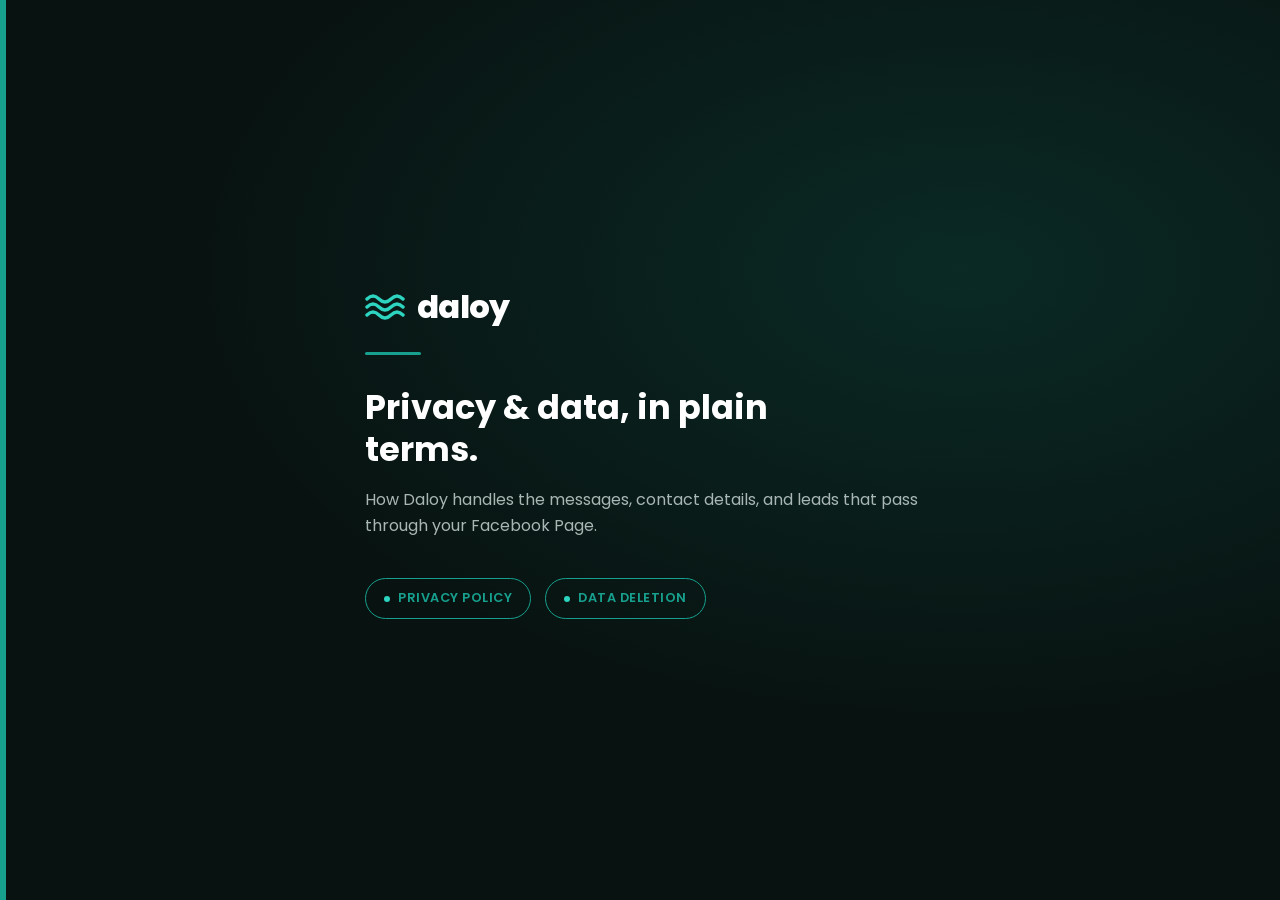
==== commit ab70a589: "Replace homepage with Daloy privacy/legal site, move IMBENTARYO to /imbentaryo/ Daloy privacy policy" ====
--- a/index.html
+++ b/index.html
@@ -1,756 +1,35 @@
 <!DOCTYPE html>
 <html lang="en">
 <head>
-  <meta charset="UTF-8" />
-  <meta name="viewport" content="width=device-width, initial-scale=1.0" />
-  <title>IMBENTARYO — AI Inventory for Philippine SMEs</title>
-  <meta name="description" content="IMBENTARYO cuts inventory waste for Philippine sari-sari stores and small businesses. AI-powered stock tracking, financial records, and loan readiness — built for negosyantes." />
-  <style>
-    *, *::before, *::after { box-sizing: border-box; margin: 0; padding: 0; }
-
-    :root {
-      --blue:    #2563eb;
-      --blue-dk: #1d4ed8;
-      --green:   #16a34a;
-      --amber:   #d97706;
-      --bg:      #0f172a;
-      --bg2:     #1e293b;
-      --bg3:     #334155;
-      --border:  #334155;
-      --text:    #f1f5f9;
-      --muted:   #94a3b8;
-      --radius:  14px;
-    }
-
-    html { scroll-behavior: smooth; }
-
-    body {
-      font-family: -apple-system, BlinkMacSystemFont, 'Segoe UI', Helvetica, Arial, sans-serif;
-      background: var(--bg);
-      color: var(--text);
-      line-height: 1.6;
-    }
-
-    a { color: inherit; text-decoration: none; }
-
-    /* ── NAV ─────────────────────────────────────────────────────── */
-    nav {
-      position: fixed; top: 0; left: 0; right: 0; z-index: 100;
-      display: flex; align-items: center; justify-content: space-between;
-      padding: 0 24px; height: 60px;
-      background: rgba(15,23,42,.85);
-      backdrop-filter: blur(12px);
-      border-bottom: 1px solid rgba(255,255,255,.07);
-    }
-
-    .nav-logo {
-      display: flex; align-items: center; gap: 10px;
-    }
-    .nav-logo .mark {
-      width: 32px; height: 32px;
-      background: var(--blue); border-radius: 8px;
-      display: flex; align-items: center; justify-content: center;
-      font-weight: 700; font-size: 11px; letter-spacing: .5px;
-    }
-    .nav-logo span { font-weight: 700; font-size: 15px; letter-spacing: .5px; }
-
-    nav .cta-btn {
-      padding: 8px 18px; border-radius: 8px;
-      background: var(--blue); color: #fff;
-      font-size: 14px; font-weight: 600;
-      transition: background .2s;
-    }
-    nav .cta-btn:hover { background: var(--blue-dk); }
-
-    /* ── SECTIONS ────────────────────────────────────────────────── */
-    section { padding: 96px 24px; }
-    .container { max-width: 1060px; margin: 0 auto; }
-
-    /* ── HERO ────────────────────────────────────────────────────── */
-    #hero {
-      padding-top: 140px; padding-bottom: 80px;
-      text-align: center;
-    }
-
-    .badge {
-      display: inline-flex; align-items: center; gap: 6px;
-      padding: 5px 14px; border-radius: 999px;
-      background: rgba(37,99,235,.15); border: 1px solid rgba(37,99,235,.35);
-      font-size: 13px; font-weight: 500; color: #93c5fd;
-      margin-bottom: 28px;
-    }
-    .badge .dot { width: 6px; height: 6px; border-radius: 50%; background: #60a5fa; }
-
-    #hero h1 {
-      font-size: clamp(2.4rem, 6vw, 4rem);
-      font-weight: 800; line-height: 1.1;
-      letter-spacing: -.03em;
-      margin-bottom: 20px;
-    }
-    #hero h1 .accent { color: #60a5fa; }
-
-    #hero p {
-      font-size: clamp(1rem, 2vw, 1.2rem);
-      color: var(--muted); max-width: 620px; margin: 0 auto 40px;
-    }
-
-    .hero-actions {
-      display: flex; gap: 14px; flex-wrap: wrap; justify-content: center;
-    }
-    .btn-primary {
-      padding: 13px 28px; border-radius: 10px;
-      background: var(--blue); color: #fff;
-      font-size: 15px; font-weight: 600;
-      transition: background .2s, transform .1s;
-    }
-    .btn-primary:hover { background: var(--blue-dk); transform: translateY(-1px); }
-
-    .btn-ghost {
-      padding: 13px 28px; border-radius: 10px;
-      border: 1px solid var(--border); color: var(--text);
-      font-size: 15px; font-weight: 600;
-      transition: border-color .2s, background .2s;
-    }
-    .btn-ghost:hover { border-color: #64748b; background: var(--bg2); }
-
-    /* ── MOCKUP ──────────────────────────────────────────────────── */
-    .mockup-wrap {
-      margin-top: 60px;
-      border-radius: var(--radius);
-      overflow: hidden;
-      border: 1px solid var(--border);
-      box-shadow: 0 40px 100px rgba(0,0,0,.6), 0 0 0 1px rgba(255,255,255,.04);
-    }
-
-    .mockup-bar {
-      background: #1e293b;
-      padding: 12px 16px;
-      display: flex; align-items: center; gap: 8px;
-      border-bottom: 1px solid var(--border);
-    }
-    .mockup-bar .dot { width: 10px; height: 10px; border-radius: 50%; }
-    .mockup-bar .dot.r { background: #ff5f57; }
-    .mockup-bar .dot.y { background: #febc2e; }
-    .mockup-bar .dot.g { background: #28c840; }
-    .mockup-bar .url {
-      flex: 1; text-align: center;
-      font-size: 12px; color: var(--muted);
-      background: var(--bg3); border-radius: 6px;
-      padding: 4px 12px;
-    }
-
-    .mockup-screen {
-      background: var(--bg2);
-      padding: 24px;
-      display: grid; grid-template-columns: 200px 1fr;
-      gap: 0; min-height: 380px;
-    }
-
-    .mockup-sidebar {
-      background: #0f172a;
-      border-right: 1px solid var(--border);
-      padding: 20px 12px;
-      display: flex; flex-direction: column; gap: 4px;
-    }
-    .mockup-sidebar .logo-row {
-      display: flex; align-items: center; gap: 8px;
-      padding: 0 8px 16px; border-bottom: 1px solid var(--border); margin-bottom: 8px;
-    }
-    .mockup-sidebar .logo-row .mark {
-      width: 26px; height: 26px; background: var(--blue); border-radius: 6px;
-      display: flex; align-items: center; justify-content: center;
-      font-size: 9px; font-weight: 700;
-    }
-    .mockup-sidebar .logo-row span { font-size: 11px; font-weight: 700; letter-spacing: .5px; }
-
-    .mock-nav-item {
-      padding: 8px 10px; border-radius: 8px; font-size: 12px; color: var(--muted);
-      display: flex; align-items: center; gap: 8px;
-    }
-    .mock-nav-item.active { background: var(--blue); color: #fff; }
-    .mock-nav-item .icon {
-      width: 14px; height: 14px; border-radius: 3px;
-      background: currentColor; opacity: .6;
-      flex-shrink: 0;
-    }
-
-    .mockup-main { padding: 20px; overflow: hidden; }
-    .mockup-main h3 { font-size: 16px; font-weight: 700; margin-bottom: 4px; }
-    .mockup-main p  { font-size: 11px; color: var(--muted); margin-bottom: 16px; }
-
-    .stat-grid {
-      display: grid; grid-template-columns: repeat(3, 1fr); gap: 10px;
-      margin-bottom: 16px;
-    }
-    .stat-card {
-      background: var(--bg); border: 1px solid var(--border);
-      border-radius: 10px; padding: 12px;
-    }
-    .stat-card .label { font-size: 9px; color: var(--muted); text-transform: uppercase; letter-spacing: .5px; }
-    .stat-card .value { font-size: 20px; font-weight: 800; margin-top: 4px; }
-    .stat-card .value.blue  { color: #60a5fa; }
-    .stat-card .value.amber { color: #fbbf24; }
-    .stat-card .value.red   { color: #f87171; }
-
-    .mock-list {
-      background: var(--bg); border: 1px solid var(--border);
-      border-radius: 10px; overflow: hidden;
-    }
-    .mock-list-header {
-      padding: 10px 14px; border-bottom: 1px solid var(--border);
-      font-size: 11px; font-weight: 600; color: var(--muted);
-      display: flex; justify-content: space-between;
-    }
-    .mock-list-row {
-      padding: 9px 14px; border-bottom: 1px solid rgba(255,255,255,.04);
-      display: flex; align-items: center; justify-content: space-between;
-      font-size: 11px;
-    }
-    .mock-list-row:last-child { border-bottom: none; }
-    .pill {
-      padding: 2px 8px; border-radius: 999px; font-size: 9px; font-weight: 600;
-    }
-    .pill.low  { background: rgba(251,191,36,.15); color: #fbbf24; }
-    .pill.out  { background: rgba(248,113,113,.15); color: #f87171; }
-    .pill.ok   { background: rgba(52,211,153,.15);  color: #34d399; }
-
-    @media (max-width: 640px) {
-      .mockup-screen { grid-template-columns: 1fr; }
-      .mockup-sidebar { display: none; }
-      .stat-grid { grid-template-columns: repeat(2, 1fr); }
-    }
-
-    /* ── PROBLEM ─────────────────────────────────────────────────── */
-    #problem { background: var(--bg2); }
-    #problem .container { text-align: center; }
-
-    .section-label {
-      font-size: 12px; font-weight: 600; letter-spacing: 1px;
-      text-transform: uppercase; color: #60a5fa; margin-bottom: 12px;
-    }
-
-    h2 {
-      font-size: clamp(1.7rem, 4vw, 2.6rem);
-      font-weight: 800; letter-spacing: -.02em; line-height: 1.15;
-      margin-bottom: 16px;
-    }
-    h2 em { font-style: normal; color: #60a5fa; }
-
-    .sub {
-      font-size: 1.05rem; color: var(--muted); max-width: 580px; margin: 0 auto 56px;
-    }
-
-    .problem-grid {
-      display: grid; grid-template-columns: repeat(auto-fit, minmax(240px, 1fr));
-      gap: 20px;
-    }
-    .problem-card {
-      background: var(--bg); border: 1px solid var(--border);
-      border-radius: var(--radius); padding: 28px;
-      text-align: left;
-    }
-    .problem-card .emoji { font-size: 2rem; margin-bottom: 14px; display: block; }
-    .problem-card h3 { font-size: 1rem; font-weight: 700; margin-bottom: 8px; }
-    .problem-card p  { font-size: .9rem; color: var(--muted); }
-
-    /* ── FEATURES ────────────────────────────────────────────────── */
-    #features { }
-
-    .features-intro { text-align: center; margin-bottom: 60px; }
-
-    .feature-row {
-      display: grid; grid-template-columns: 1fr 1fr; gap: 60px;
-      align-items: center; margin-bottom: 80px;
-    }
-    .feature-row:last-child { margin-bottom: 0; }
-    .feature-row.flip { direction: rtl; }
-    .feature-row.flip > * { direction: ltr; }
-
-    .feature-text .tag {
-      display: inline-block; padding: 4px 12px; border-radius: 999px;
-      background: rgba(37,99,235,.15); border: 1px solid rgba(37,99,235,.3);
-      font-size: 11px; font-weight: 600; color: #93c5fd;
-      margin-bottom: 14px; letter-spacing: .4px;
-    }
-    .feature-text h3 {
-      font-size: 1.5rem; font-weight: 800; line-height: 1.25;
-      margin-bottom: 12px; letter-spacing: -.01em;
-    }
-    .feature-text p {
-      color: var(--muted); font-size: .97rem; line-height: 1.7;
-      margin-bottom: 18px;
-    }
-    .check-list { list-style: none; display: flex; flex-direction: column; gap: 8px; }
-    .check-list li {
-      font-size: .9rem; color: var(--muted);
-      display: flex; align-items: flex-start; gap: 10px;
-    }
-    .check-list li::before {
-      content: '✓'; color: #34d399; font-weight: 700;
-      flex-shrink: 0; margin-top: 1px;
-    }
-
-    .feature-visual {
-      background: var(--bg2); border: 1px solid var(--border);
-      border-radius: var(--radius); padding: 24px;
-      min-height: 240px; display: flex; flex-direction: column; gap: 10px;
-    }
-    .feature-visual .vis-header {
-      font-size: 11px; font-weight: 600; color: var(--muted);
-      text-transform: uppercase; letter-spacing: .6px; margin-bottom: 4px;
-    }
-
-    /* quick entry visual */
-    .qe-input {
-      background: var(--bg); border: 1px solid var(--border);
-      border-radius: 8px; padding: 10px 14px;
-      font-size: 13px; display: flex; align-items: center; justify-content: space-between;
-    }
-    .qe-input .typed { color: #93c5fd; }
-    .qe-item {
-      background: var(--bg); border: 1px solid var(--border);
-      border-radius: 8px; padding: 10px 14px;
-      display: flex; align-items: center; gap: 10px; font-size: 12px;
-    }
-    .qe-item .arrow { color: #34d399; font-weight: 700; font-size: 14px; flex-shrink: 0; }
-    .qe-item .arrow.out { color: #fb923c; }
-    .qe-item .right { margin-left: auto; color: var(--muted); font-size: 11px; }
-
-    /* forecast visual */
-    .forecast-row {
-      background: var(--bg); border: 1px solid var(--border);
-      border-radius: 8px; padding: 10px 14px;
-      display: flex; align-items: center; justify-content: space-between;
-      font-size: 12px;
-    }
-    .forecast-row .risk-high   { color: #f87171; font-weight: 600; }
-    .forecast-row .risk-medium { color: #fbbf24; font-weight: 600; }
-    .forecast-row .risk-low    { color: #34d399; font-weight: 600; }
-    .days { color: var(--muted); font-size: 11px; }
-
-    /* finance visual */
-    .fin-row {
-      display: flex; align-items: center; justify-content: space-between;
-      padding: 9px 0; border-bottom: 1px solid rgba(255,255,255,.05); font-size: 13px;
-    }
-    .fin-row:last-child { border: none; }
-    .fin-row .label { color: var(--muted); }
-    .fin-row .val { font-weight: 700; }
-    .fin-row .val.green { color: #34d399; }
-    .fin-row .val.blue  { color: #60a5fa; }
-    .fin-row .val.red   { color: #f87171; }
-
-    /* loan visual */
-    .loan-prog {
-      display: flex; align-items: center; justify-content: space-between;
-      padding: 8px 12px; border-radius: 8px; font-size: 12px;
-      background: var(--bg); border: 1px solid var(--border); margin-bottom: 6px;
-    }
-    .loan-prog:last-child { margin-bottom: 0; }
-    .eligible { padding: 2px 8px; border-radius: 999px; font-size: 10px; font-weight: 600; background: rgba(52,211,153,.15); color: #34d399; }
-    .not-yet  { padding: 2px 8px; border-radius: 999px; font-size: 10px; font-weight: 600; background: rgba(148,163,184,.1); color: var(--muted); }
-
-    @media (max-width: 760px) {
-      .feature-row { grid-template-columns: 1fr; gap: 28px; }
-      .feature-row.flip { direction: ltr; }
-    }
-
-    /* ── STATS ───────────────────────────────────────────────────── */
-    #stats { background: var(--bg2); }
-    #stats .container { text-align: center; }
-    .metrics-row {
-      display: grid; grid-template-columns: repeat(auto-fit, minmax(180px, 1fr));
-      gap: 24px; margin-top: 48px;
-    }
-    .metric-card {
-      padding: 32px 20px;
-      background: var(--bg); border: 1px solid var(--border);
-      border-radius: var(--radius); text-align: center;
-    }
-    .metric-card .num {
-      font-size: 2.5rem; font-weight: 900;
-      background: linear-gradient(135deg, #60a5fa, #a78bfa);
-      -webkit-background-clip: text; -webkit-text-fill-color: transparent;
-      letter-spacing: -.02em;
-    }
-    .metric-card .desc { font-size: .9rem; color: var(--muted); margin-top: 6px; }
-
-    /* ── TECH ────────────────────────────────────────────────────── */
-    #tech { }
-    #tech .container { text-align: center; }
-    .tech-grid {
-      display: flex; flex-wrap: wrap; gap: 10px; justify-content: center; margin-top: 40px;
-    }
-    .tech-chip {
-      padding: 8px 16px; border-radius: 999px;
-      border: 1px solid var(--border);
-      background: var(--bg2);
-      font-size: 13px; font-weight: 500; color: var(--muted);
-      transition: border-color .2s, color .2s;
-    }
-    .tech-chip:hover { border-color: #64748b; color: var(--text); }
-
-    /* ── CTA ─────────────────────────────────────────────────────── */
-    #cta {
-      background: linear-gradient(135deg, #1e3a8a 0%, #1e293b 50%, #0f172a 100%);
-      border-top: 1px solid rgba(37,99,235,.25);
-      text-align: center;
-    }
-    #cta h2 { margin-bottom: 12px; }
-    #cta p  { color: var(--muted); max-width: 480px; margin: 0 auto 36px; }
-
-    /* ── FOOTER ──────────────────────────────────────────────────── */
-    footer {
-      border-top: 1px solid var(--border);
-      padding: 24px;
-      text-align: center;
-      font-size: 13px; color: var(--muted);
-    }
-    footer a { color: #60a5fa; }
-    footer a:hover { text-decoration: underline; }
-  </style>
+<meta charset="UTF-8">
+<meta name="viewport" content="width=device-width, initial-scale=1.0">
+<title>Daloy — Privacy &amp; Data</title>
+<meta name="description" content="Privacy Policy and Data Deletion instructions for Daloy.">
+<link rel="stylesheet" href="styles.css">
 </head>
 <body>
 
-<!-- NAV -->
-<nav>
-  <div class="nav-logo">
-    <div class="mark">IM</div>
-    <span>IMBENTARYO</span>
-  </div>
-  <a href="https://imbentaryo.vercel.app" target="_blank" rel="noopener" class="cta-btn">Try the App →</a>
-</nav>
+<section class="hero">
+  <div class="hero-inner">
+    <div class="brand-row">
+      <svg class="wave-mark on-dark" width="40" height="28" viewBox="0 0 40 28" fill="none" xmlns="http://www.w3.org/2000/svg">
+        <path d="M2 6c4-4 8-4 12 0s8 4 12 0 8-4 12 0" stroke-width="3.4" stroke-linecap="round"/>
+        <path d="M2 14c4-4 8-4 12 0s8 4 12 0 8-4 12 0" stroke-width="3.4" stroke-linecap="round"/>
+        <path d="M2 22c4-4 8-4 12 0s8 4 12 0 8-4 12 0" stroke-width="3.4" stroke-linecap="round"/>
+      </svg>
+      <span class="wordmark">daloy</span>
+    </div>
+    <div class="brand-rule"></div>
 
-<!-- HERO -->
-<section id="hero">
-  <div class="container">
-    <div class="badge">
-      <span class="dot"></span>
-      Built for Philippine Negosyantes
-    </div>
+    <h1>Privacy &amp; data, in plain terms.</h1>
+    <p class="tagline">How Daloy handles the messages, contact details, and leads that pass through your Facebook Page.</p>
 
-    <h1>
-      Stop guessing.<br>
-      <span class="accent">Know your stock.</span>
-    </h1>
-
-    <p>
-      IMBENTARYO is an AI-powered inventory and finance app for Philippine sari-sari stores and SMEs — tracks stock, cuts waste, and builds the digital paper trail banks need for loans.
-    </p>
-
-    <div class="hero-actions">
-      <a href="https://imbentaryo.vercel.app" target="_blank" rel="noopener" class="btn-primary">Try Live Demo</a>
-      <a href="#features" class="btn-ghost">See Features</a>
-    </div>
-
-    <!-- Browser mockup -->
-    <div class="mockup-wrap">
-      <div class="mockup-bar">
-        <span class="dot r"></span>
-        <span class="dot y"></span>
-        <span class="dot g"></span>
-        <span class="url">imbentaryo.vercel.app/dashboard</span>
-      </div>
-      <div class="mockup-screen">
-        <!-- Sidebar -->
-        <div class="mockup-sidebar">
-          <div class="logo-row">
-            <div class="mark">IM</div>
-            <span>IMBENTARYO</span>
-          </div>
-          <div class="mock-nav-item active"><div class="icon"></div> Dashboard</div>
-          <div class="mock-nav-item"><div class="icon"></div> Inventory</div>
-          <div class="mock-nav-item"><div class="icon"></div> Stock Movements</div>
-          <div class="mock-nav-item"><div class="icon"></div> AI Insights</div>
-          <div class="mock-nav-item"><div class="icon"></div> Finance</div>
-          <div class="mock-nav-item"><div class="icon"></div> Digital Records</div>
-        </div>
-        <!-- Main content -->
-        <div class="mockup-main">
-          <h3>Magandang umaga, Kerby!</h3>
-          <p>Reyes General Merchandise · Tuguegarao · Monday, May 18 2026</p>
-
-          <div class="stat-grid">
-            <div class="stat-card">
-              <div class="label">Total Products</div>
-              <div class="value blue">48</div>
-            </div>
-            <div class="stat-card">
-              <div class="label">Low Stock</div>
-              <div class="value amber">7</div>
-            </div>
-            <div class="stat-card">
-              <div class="label">Out of Stock</div>
-              <div class="value red">2</div>
-            </div>
-          </div>
-
-          <div class="mock-list">
-            <div class="mock-list-header">
-              <span>Low Stock Alerts</span>
-              <span>Status</span>
-            </div>
-            <div class="mock-list-row">
-              <span>Rice (Premium) 50kg</span>
-              <span class="pill low">LOW</span>
-            </div>
-            <div class="mock-list-row">
-              <span>Softdrinks 12-pack</span>
-              <span class="pill out">OUT</span>
-            </div>
-            <div class="mock-list-row">
-              <span>Tomato Sauce 250g</span>
-              <span class="pill low">LOW</span>
-            </div>
-            <div class="mock-list-row">
-              <span>Cooking Oil 1L</span>
-              <span class="pill ok">OK</span>
-            </div>
-          </div>
-        </div>
-      </div>
+    <div class="doc-links">
+      <a class="pill" href="privacy-policy.html"><span class="dot"></span>Privacy Policy</a>
+      <a class="pill" href="data-deletion.html"><span class="dot"></span>Data Deletion</a>
     </div>
   </div>
 </section>
 
-<!-- PROBLEM -->
-<section id="problem">
-  <div class="container">
-    <div class="section-label">The Problem</div>
-    <h2>Most Philippine small businesses<br><em>fly blind.</em></h2>
-    <p class="sub">
-      Manual kuaderno tracking leads to spoiled goods, missed sales, and no proof of income when it's time to get a loan.
-    </p>
-
-    <div class="problem-grid">
-      <div class="problem-card">
-        <span class="emoji">📋</span>
-        <h3>Manual, error-prone records</h3>
-        <p>Handwritten kuadernos get lost, soaked, or are never updated. Owners don't know what's really in stock until it's gone.</p>
-      </div>
-      <div class="problem-card">
-        <span class="emoji">🗑️</span>
-        <h3>Inventory waste eats margins</h3>
-        <p>Overstocked perishables expire. Understocked fast movers cost sales. Without data, reordering is pure guesswork.</p>
-      </div>
-      <div class="problem-card">
-        <span class="emoji">🏦</span>
-        <h3>No paper trail, no loan</h3>
-        <p>Banks ask for months of financial records. Most SMEs can't produce them — so they can't access the capital they need to grow.</p>
-      </div>
-    </div>
-  </div>
-</section>
-
-<!-- FEATURES -->
-<section id="features">
-  <div class="container">
-    <div class="features-intro">
-      <div class="section-label">The Solution</div>
-      <h2>Everything a negosyante needs,<br><em>in one app.</em></h2>
-    </div>
-
-    <!-- Feature 1: Quick Entry -->
-    <div class="feature-row">
-      <div class="feature-text">
-        <span class="tag">⚡ Quick Entry</span>
-        <h3>Record sales and restocks in seconds</h3>
-        <p>A floating button opens a batch entry drawer. Type a product name, add <code>+qty</code> to restock or <code>-qty</code> to sell. Commit a whole day's movements in under a minute.</p>
-        <ul class="check-list">
-          <li>Autocomplete product search</li>
-          <li>Running stock balance validation — blocks oversells</li>
-          <li>Batch commit: record 20 movements at once</li>
-          <li>Create new products without leaving the drawer</li>
-        </ul>
-      </div>
-      <div class="feature-visual">
-        <div class="vis-header">Quick Entry — Batch mode</div>
-        <div class="qe-input">
-          <span>Sardines 155g <span class="typed">-24 morning sales</span></span>
-          <span style="color:#60a5fa;font-size:12px">Add →</span>
-        </div>
-        <div class="qe-item">
-          <span class="arrow">↑</span>
-          <div>
-            <div style="font-weight:600">Rice (Premium) 50kg</div>
-            <div style="color:#94a3b8;font-size:11px">Receive Stock · +20 sack</div>
-          </div>
-          <span class="right">8 → 28</span>
-        </div>
-        <div class="qe-item">
-          <span class="arrow out">↓</span>
-          <div>
-            <div style="font-weight:600">Cooking Oil 1L</div>
-            <div style="color:#94a3b8;font-size:11px">Record Sale · -5 bottle</div>
-          </div>
-          <span class="right">45 → 40</span>
-        </div>
-        <div class="qe-item">
-          <span class="arrow out">↓</span>
-          <div>
-            <div style="font-weight:600">Sardines 155g</div>
-            <div style="color:#94a3b8;font-size:11px">Record Sale · -24 can · morning sales</div>
-          </div>
-          <span class="right">240 → 216</span>
-        </div>
-        <div style="margin-top:auto;padding:10px 14px;background:var(--blue);border-radius:8px;text-align:center;font-size:13px;font-weight:600">
-          ✓ Commit 3 movements
-        </div>
-      </div>
-    </div>
-
-    <!-- Feature 2: AI Insights -->
-    <div class="feature-row flip">
-      <div class="feature-text">
-        <span class="tag">🧠 AI Insights</span>
-        <h3>Know before you run out — or overstock</h3>
-        <p>IMBENTARYO analyzes your last 30 days of movements to predict stockouts and flag items at risk of spoiling or becoming dead stock.</p>
-        <ul class="check-list">
-          <li>Stockout countdown per product</li>
-          <li>Waste risk flagging (High / Medium / Low)</li>
-          <li>Recommended reorder quantity (2-week supply)</li>
-          <li>Estimated waste value in pesos</li>
-        </ul>
-      </div>
-      <div class="feature-visual">
-        <div class="vis-header">AI Insights — Waste Risk</div>
-        <div class="forecast-row">
-          <div>
-            <div style="font-weight:600;font-size:12px">Sardines 155g</div>
-            <div class="days">240 units · 0 sold in 30 days</div>
-          </div>
-          <span class="risk-high">● HIGH</span>
-        </div>
-        <div class="forecast-row">
-          <div>
-            <div style="font-weight:600;font-size:12px">Vinegar 1L</div>
-            <div class="days">60 units · lasts ~68 days</div>
-          </div>
-          <span class="risk-medium">● MEDIUM</span>
-        </div>
-        <div class="forecast-row">
-          <div>
-            <div style="font-weight:600;font-size:12px">Detergent Powder 1kg</div>
-            <div class="days">12 units · lasts ~40 days</div>
-          </div>
-          <span class="risk-medium">● MEDIUM</span>
-        </div>
-        <div class="forecast-row">
-          <div>
-            <div style="font-weight:600;font-size:12px">Cooking Oil 1L</div>
-            <div class="days">40 units · lasts ~18 days</div>
-          </div>
-          <span class="risk-low">● LOW</span>
-        </div>
-        <div style="margin-top:auto;background:rgba(37,99,235,.12);border:1px solid rgba(37,99,235,.25);border-radius:8px;padding:10px 14px;font-size:11px;color:#93c5fd">
-          💡 Estimated savings opportunity: <strong>₱4,240</strong> — based on 15% waste reduction
-        </div>
-      </div>
-    </div>
-
-    <!-- Feature 3: Finance + Digital Records -->
-    <div class="feature-row">
-      <div class="feature-text">
-        <span class="tag">📒 Digital Records</span>
-        <h3>Loan-ready financial records, always</h3>
-        <p>Every sale and purchase is automatically recorded in Sales, Purchases, and Expense books — formatted the way Philippine lenders expect to see them.</p>
-        <ul class="check-list">
-          <li>Revenue, COGS, gross profit, net profit — auto-calculated</li>
-          <li>Period filter: 1M / 3M / 6M / 1Y</li>
-          <li>Loan estimate based on average monthly net profit</li>
-          <li>Philippine govt loan programs with eligibility status</li>
-          <li>Export to PDF or Excel in one tap</li>
-        </ul>
-      </div>
-      <div class="feature-visual">
-        <div class="vis-header">Finance — Summary (Last 3 Months)</div>
-        <div style="background:var(--bg);border:1px solid var(--border);border-radius:10px;padding:14px;">
-          <div class="fin-row"><span class="label">Total Revenue</span><span class="val blue">₱182,400</span></div>
-          <div class="fin-row"><span class="label">Cost of Goods (COGS)</span><span class="val">₱148,200</span></div>
-          <div class="fin-row"><span class="label">Gross Profit</span><span class="val green">₱34,200</span></div>
-          <div class="fin-row"><span class="label">Total Expenses</span><span class="val red">−₱24,700</span></div>
-          <div class="fin-row"><span class="label">Net Profit</span><span class="val green">₱9,500</span></div>
-        </div>
-        <div class="vis-header" style="margin-top:12px">Loan Readiness — Philippine Programs</div>
-        <div class="loan-prog">
-          <span>Microfinance (CARD, ASA)</span>
-          <span class="eligible">Eligible</span>
-        </div>
-        <div class="loan-prog">
-          <span>SB Corp P3 — up to ₱200,000</span>
-          <span class="eligible">Eligible</span>
-        </div>
-        <div class="loan-prog">
-          <span>LANDBANK MSME — up to ₱8M</span>
-          <span class="not-yet">3mo left</span>
-        </div>
-      </div>
-    </div>
-
-  </div>
-</section>
-
-<!-- STATS -->
-<section id="stats">
-  <div class="container">
-    <div class="section-label">Impact</div>
-    <h2>Built around <em>real numbers.</em></h2>
-    <p class="sub">Designed from the ground up for how Philippine small businesses actually operate.</p>
-    <div class="metrics-row">
-      <div class="metric-card">
-        <div class="num">15%</div>
-        <div class="desc">Average inventory waste reduction through AI-optimized reordering</div>
-      </div>
-      <div class="metric-card">
-        <div class="num">₱0</div>
-        <div class="desc">Cost to start — free tier, no credit card, no accountant needed</div>
-      </div>
-      <div class="metric-card">
-        <div class="num">&lt; 1min</div>
-        <div class="desc">To record a full day of sales with Quick Entry batch mode</div>
-      </div>
-      <div class="metric-card">
-        <div class="num">6 mo</div>
-        <div class="desc">Of digital records needed to qualify for SB Corp and LANDBANK loans</div>
-      </div>
-    </div>
-  </div>
-</section>
-
-<!-- TECH -->
-<section id="tech">
-  <div class="container">
-    <div class="section-label">Built With</div>
-    <h2>Modern stack, <em>offline-ready.</em></h2>
-    <p class="sub">Works as a web app, installable PWA, and native Android APK — so it works even in low-connectivity areas.</p>
-    <div class="tech-grid">
-      <span class="tech-chip">Next.js 16</span>
-      <span class="tech-chip">React 19</span>
-      <span class="tech-chip">TypeScript</span>
-      <span class="tech-chip">Tailwind CSS v4</span>
-      <span class="tech-chip">PWA</span>
-      <span class="tech-chip">Capacitor v6 (Android)</span>
-    </div>
-  </div>
-</section>
-
-<!-- CTA -->
-<section id="cta">
-  <div class="container">
-    <div class="section-label">Get Started</div>
-    <h2>Your negosyo deserves<br><em>better tools.</em></h2>
-    <p>Sign up free. No credit card. No accountant. Start tracking your stock today and build the digital records that open doors to financing.</p>
-    <div class="hero-actions">
-      <a href="https://imbentaryo.vercel.app" target="_blank" rel="noopener" class="btn-primary">Try IMBENTARYO Free →</a>
-      <a href="#features" class="btn-ghost">See Features</a>
-    </div>
-  </div>
-</section>
-
-<!-- FOOTER -->
-<footer>
-  <p>Built by Kerby Marcelino · <a href="https://imbentaryo.vercel.app" target="_blank" rel="noopener">imbentaryo.vercel.app</a></p>
-</footer>
-
 </body>
 </html>
--- a/styles.css
+++ b/styles.css
@@ -0,0 +1,235 @@
+/* Daloy — shared styles for legal pages */
+
+@import url('https://fonts.googleapis.com/css2?family=Poppins:wght@400;500;600;700;800&display=swap');
+
+:root {
+  --teal: #17A08E;
+  --teal-bright: #2DD4BF;
+  --ink: #0D1417;
+  --bg-dark: #081311;
+  --bg-light: #EEF2F1;
+  --muted: #8A9599;
+  --card: #FFFFFF;
+  --border: rgba(13, 20, 23, 0.1);
+  --font: 'Poppins', -apple-system, BlinkMacSystemFont, 'Segoe UI', Roboto, sans-serif;
+}
+
+* {
+  box-sizing: border-box;
+}
+
+html {
+  -webkit-text-size-adjust: 100%;
+}
+
+body {
+  margin: 0;
+  font-family: var(--font);
+  background: var(--bg-light);
+  color: var(--ink);
+  line-height: 1.6;
+}
+
+a {
+  color: var(--teal);
+  text-decoration: none;
+}
+
+a:hover {
+  text-decoration: underline;
+}
+
+/* Wave mark */
+.wave-mark {
+  display: block;
+}
+
+.wave-mark path {
+  stroke: var(--teal);
+}
+
+.wave-mark.on-dark path {
+  stroke: var(--teal-bright);
+}
+
+/* Brand header (used on doc pages) */
+.brand-header {
+  display: flex;
+  align-items: center;
+  gap: 12px;
+  margin-bottom: 8px;
+}
+
+.brand-header .wordmark {
+  font-weight: 800;
+  font-size: 1.4rem;
+  letter-spacing: -0.02em;
+  color: var(--ink);
+}
+
+.brand-rule {
+  width: 56px;
+  height: 3px;
+  background: var(--teal);
+  border-radius: 2px;
+  margin: 18px 0 28px;
+}
+
+/* Eyebrow label */
+.eyebrow {
+  text-transform: uppercase;
+  letter-spacing: 0.18em;
+  font-size: 0.72rem;
+  font-weight: 600;
+  color: var(--teal);
+}
+
+/* Pill link */
+.pill {
+  display: inline-flex;
+  align-items: center;
+  gap: 8px;
+  padding: 9px 18px;
+  border: 1px solid var(--teal);
+  border-radius: 999px;
+  font-size: 0.8rem;
+  font-weight: 600;
+  letter-spacing: 0.04em;
+  text-transform: uppercase;
+  color: var(--teal);
+  text-decoration: none;
+  transition: background 0.15s ease, color 0.15s ease;
+}
+
+.pill:hover {
+  background: var(--teal);
+  color: #fff;
+  text-decoration: none;
+}
+
+.pill .dot {
+  width: 6px;
+  height: 6px;
+  border-radius: 50%;
+  background: var(--teal-bright);
+}
+
+.pill:hover .dot {
+  background: #fff;
+}
+
+/* ---------- Document pages ---------- */
+
+.doc-page {
+  max-width: 680px;
+  margin: 0 auto;
+  padding: 56px 24px 96px;
+}
+
+.doc-page .top-nav {
+  margin-bottom: 40px;
+}
+
+.doc-page h1 {
+  font-size: 1.9rem;
+  font-weight: 700;
+  letter-spacing: -0.01em;
+  margin: 6px 0 4px;
+}
+
+.doc-page .updated {
+  color: var(--muted);
+  font-size: 0.85rem;
+  margin-bottom: 8px;
+}
+
+.doc-page h2 {
+  font-size: 1.05rem;
+  font-weight: 700;
+  margin-top: 2.2em;
+  margin-bottom: 0.5em;
+}
+
+.doc-page p,
+.doc-page li {
+  color: #2B3538;
+  font-size: 0.98rem;
+}
+
+.doc-page ul,
+.doc-page ol {
+  padding-left: 1.3em;
+}
+
+.doc-page footer {
+  margin-top: 4em;
+  padding-top: 1.5em;
+  border-top: 1px solid var(--border);
+  color: var(--muted);
+  font-size: 0.82rem;
+}
+
+/* ---------- Index / hero page ---------- */
+
+.hero {
+  min-height: 100vh;
+  background: radial-gradient(ellipse 60% 50% at 75% 30%, rgba(23, 160, 142, 0.16), transparent),
+              var(--bg-dark);
+  color: #fff;
+  display: flex;
+  align-items: center;
+  border-left: 6px solid var(--teal);
+}
+
+.hero-inner {
+  max-width: 620px;
+  margin: 0 auto;
+  padding: 48px 32px;
+}
+
+.hero .brand-row {
+  display: flex;
+  align-items: center;
+  gap: 12px;
+  margin-bottom: 4px;
+}
+
+.hero .wordmark {
+  font-weight: 800;
+  font-size: 2rem;
+  letter-spacing: -0.02em;
+  color: #fff;
+}
+
+.hero .brand-rule {
+  margin: 20px 0 32px;
+}
+
+.hero h1 {
+  font-size: 2.1rem;
+  font-weight: 700;
+  line-height: 1.25;
+  margin: 0 0 16px;
+  max-width: 480px;
+}
+
+.hero .tagline {
+  color: #A9B7B4;
+  font-size: 1rem;
+  margin-bottom: 40px;
+}
+
+.hero .doc-links {
+  display: flex;
+  flex-wrap: wrap;
+  gap: 14px;
+}
+
+@media (max-width: 480px) {
+  .hero h1 {
+    font-size: 1.7rem;
+  }
+  .doc-page {
+    padding: 40px 18px 72px;
+  }
+}
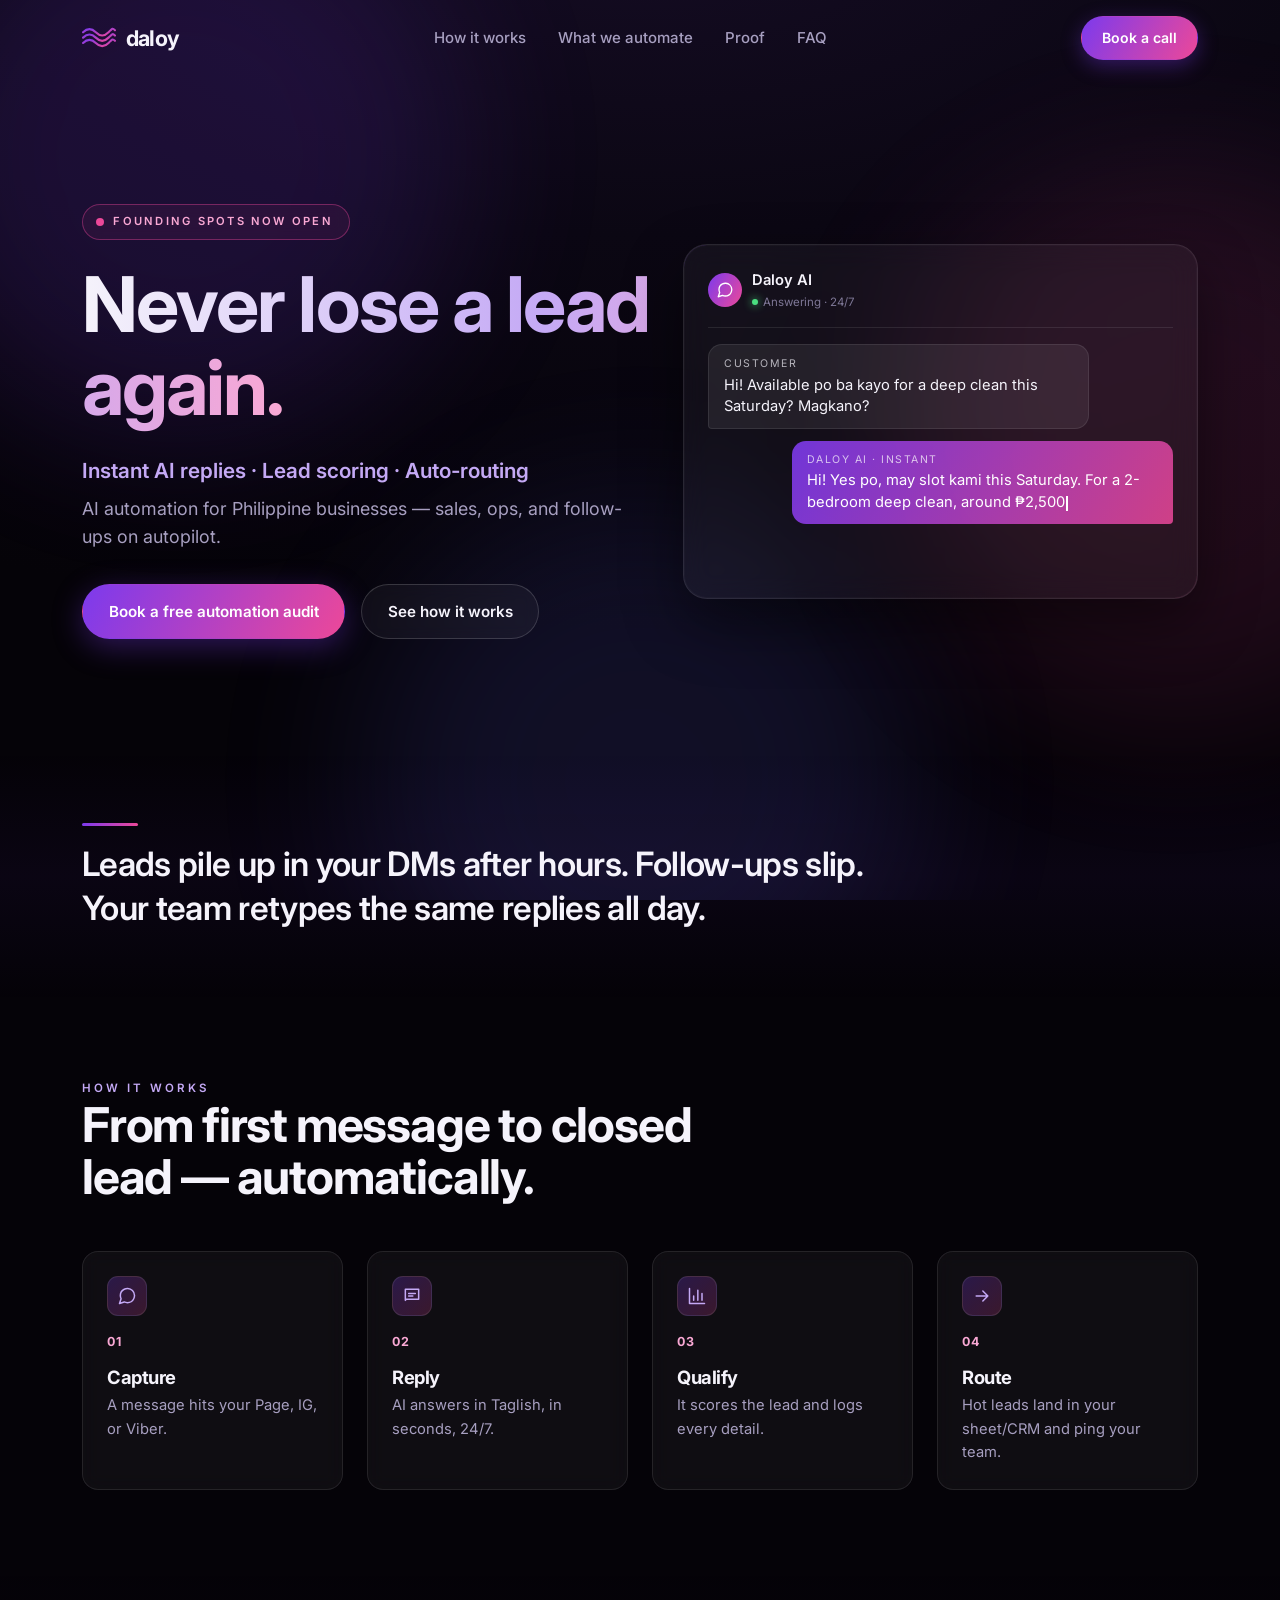
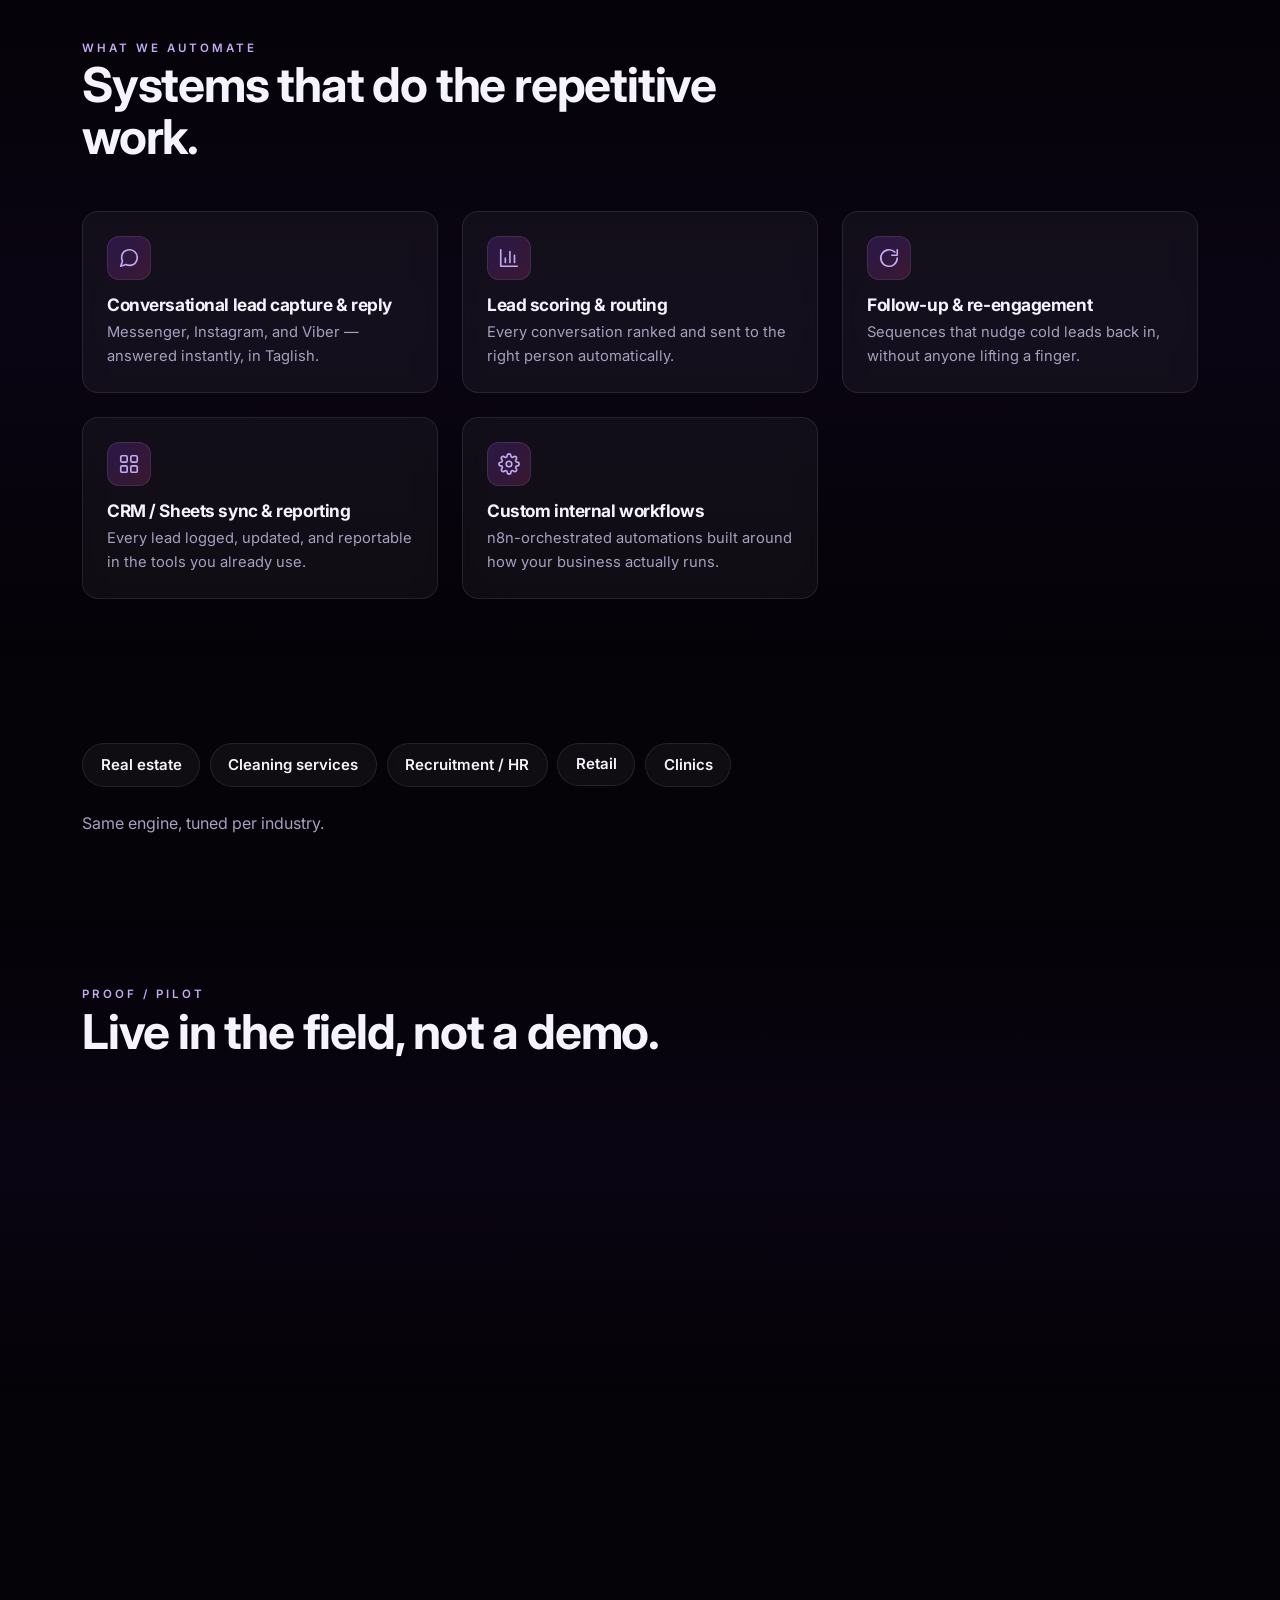
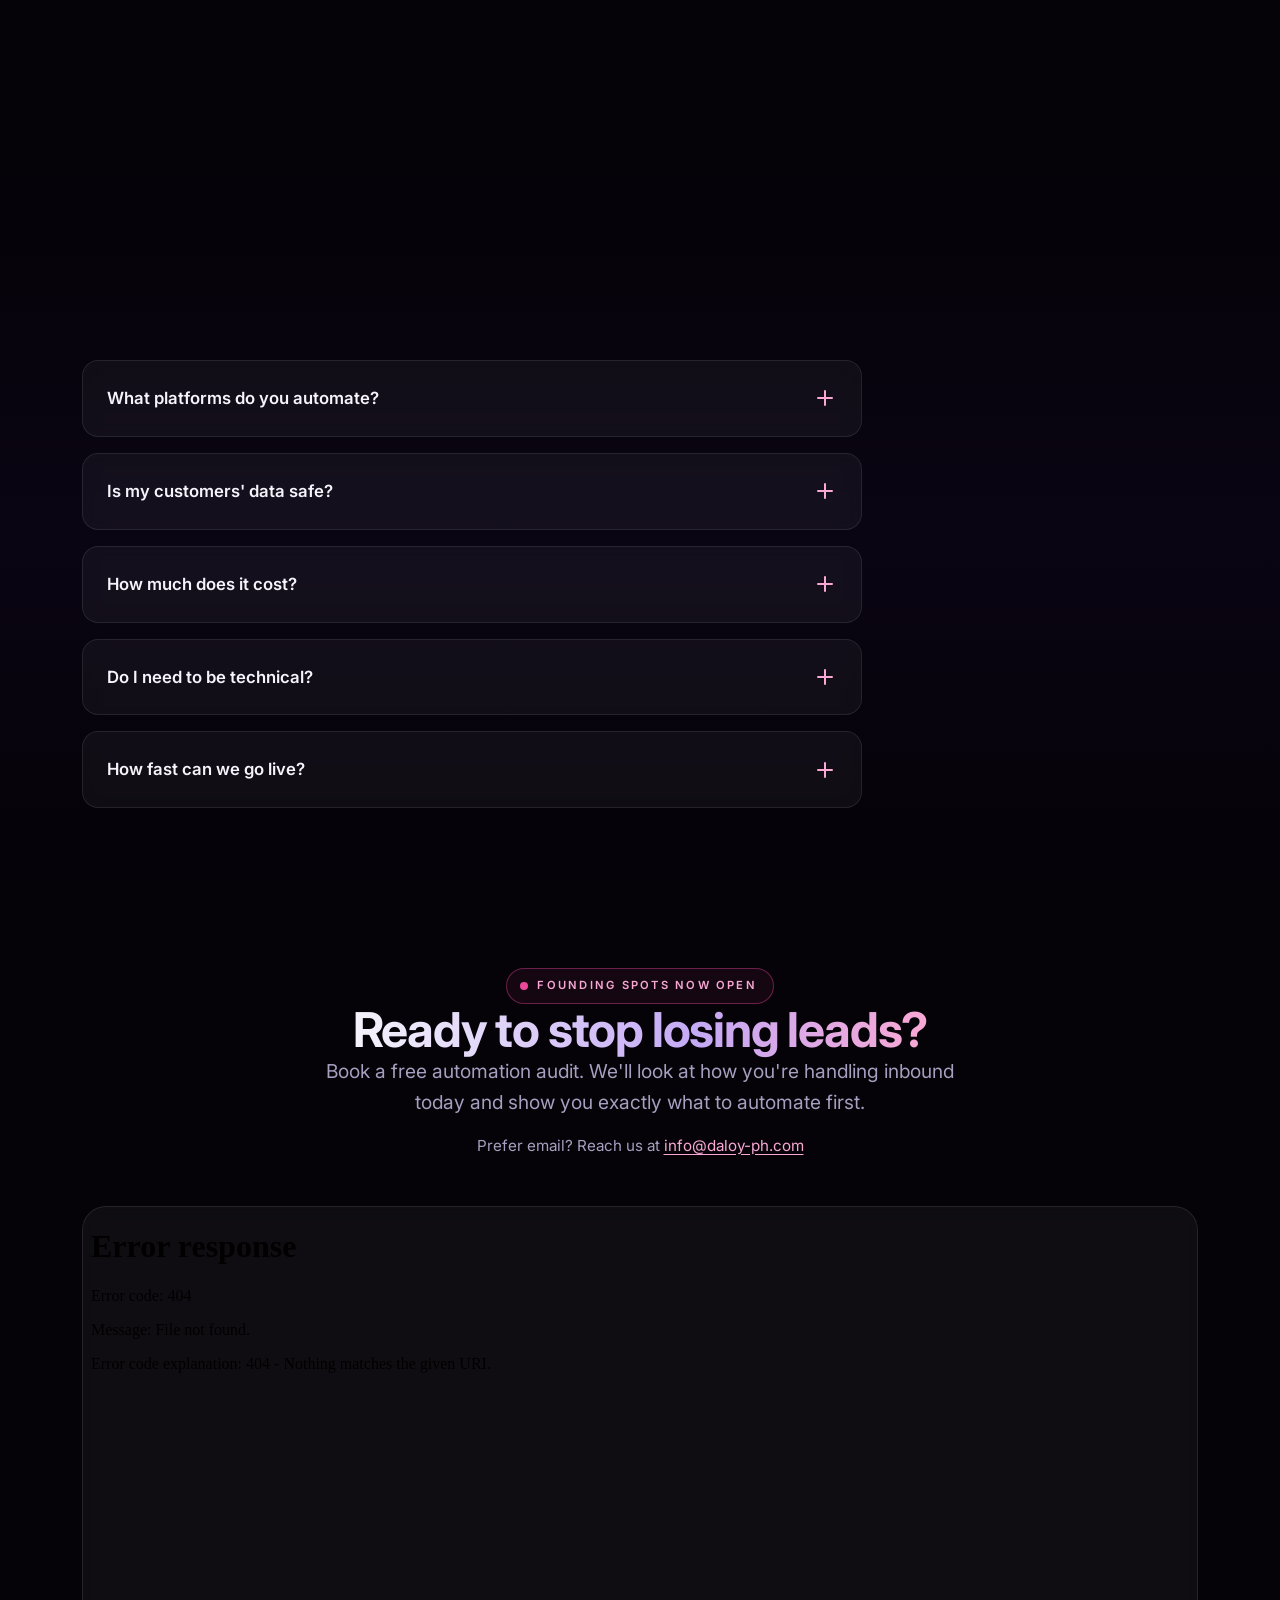
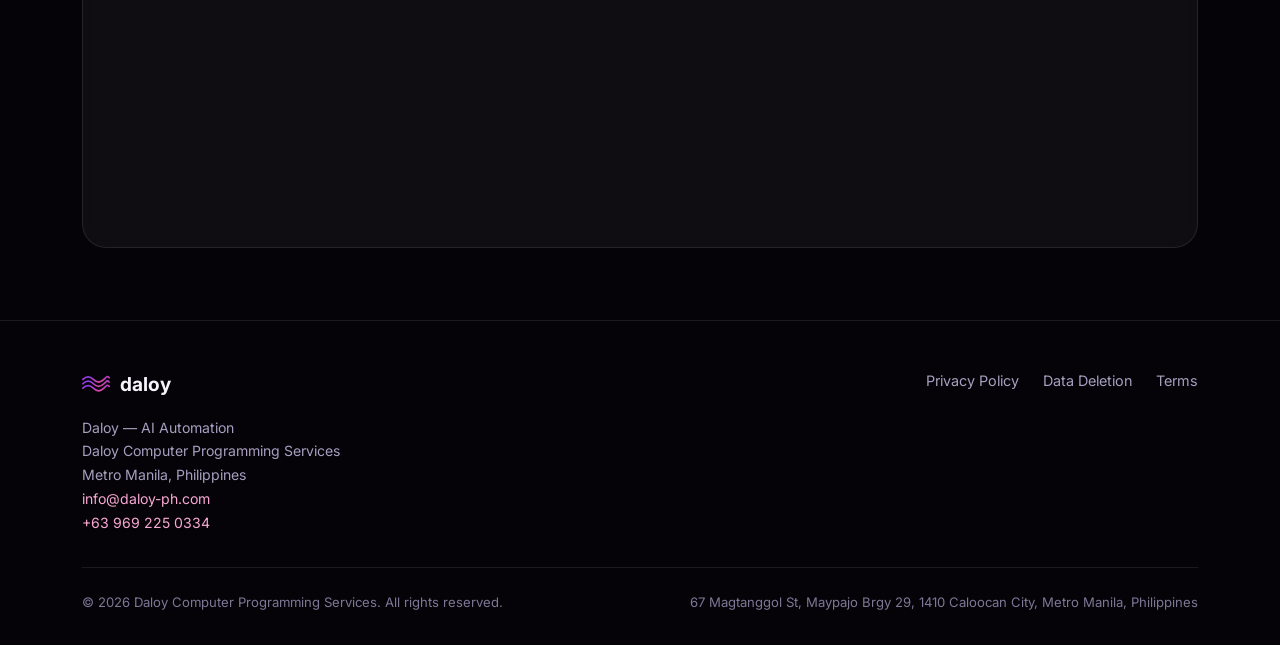
==== commit 337f9071: "Publish Daloy marketing site at apex; preserve imbentaryo + existing legal pages Replace throwaway r" ====
--- a/index.html
+++ b/index.html
@@ -1,35 +1,698 @@
-<!DOCTYPE html>
+<!doctype html>
 <html lang="en">
-<head>
-<meta charset="UTF-8">
-<meta name="viewport" content="width=device-width, initial-scale=1.0">
-<title>Daloy — Privacy &amp; Data</title>
-<meta name="description" content="Privacy Policy and Data Deletion instructions for Daloy.">
-<link rel="stylesheet" href="styles.css">
-</head>
-<body>
-
-<section class="hero">
-  <div class="hero-inner">
-    <div class="brand-row">
-      <svg class="wave-mark on-dark" width="40" height="28" viewBox="0 0 40 28" fill="none" xmlns="http://www.w3.org/2000/svg">
-        <path d="M2 6c4-4 8-4 12 0s8 4 12 0 8-4 12 0" stroke-width="3.4" stroke-linecap="round"/>
-        <path d="M2 14c4-4 8-4 12 0s8 4 12 0 8-4 12 0" stroke-width="3.4" stroke-linecap="round"/>
-        <path d="M2 22c4-4 8-4 12 0s8 4 12 0 8-4 12 0" stroke-width="3.4" stroke-linecap="round"/>
-      </svg>
-      <span class="wordmark">daloy</span>
+  <head>
+    <meta charset="UTF-8" />
+    <meta name="viewport" content="width=device-width, initial-scale=1" />
+    <title>Daloy — AI Automation for Philippine Businesses</title>
+    <meta
+      name="description"
+      content="Never lose a lead again. Daloy builds AI automation for Philippine SMBs — instant replies, lead scoring, and auto-routing across Messenger, Instagram, and Viber."
+    />
+    <link rel="canonical" href="https://daloy-ph.com/" />
+
+    <!-- Open Graph -->
+    <meta property="og:type" content="website" />
+    <meta
+      property="og:title"
+      content="Daloy — AI Automation for Philippine Businesses"
+    />
+    <meta
+      property="og:description"
+      content="Never lose a lead again. Instant AI replies, lead scoring, and auto-routing for Philippine SMBs."
+    />
+    <meta property="og:url" content="https://daloy-ph.com/" />
+    <meta
+      property="og:image"
+      content="https://daloy-ph.com/assets/og-image.png"
+    />
+    <meta name="twitter:card" content="summary_large_image" />
+
+    <!-- META DOMAIN VERIFICATION: paste <meta name="facebook-domain-verification" content="REPLACE_ME"> here -->
+    <meta name="facebook-domain-verification" content="6bi8495b9tn5n3wtzix0ef4y4f5pwb" />
+
+    <link rel="icon" href="assets/favicon.svg" type="image/svg+xml" />
+    <link rel="preconnect" href="https://fonts.googleapis.com" />
+    <link rel="preconnect" href="https://fonts.gstatic.com" crossorigin />
+    <link
+      href="https://fonts.googleapis.com/css2?family=Inter:wght@300;400;500;600;700&display=swap"
+      rel="stylesheet"
+    />
+    <link rel="stylesheet" href="styles-v2.css" />
+  </head>
+  <body>
+    <a class="skip-link" href="#main">Skip to content</a>
+
+    <!-- Ambient cinematic background -->
+    <div class="bg-field" aria-hidden="true">
+      <div class="blob blob-1"></div>
+      <div class="blob blob-2"></div>
+      <div class="blob blob-3"></div>
     </div>
-    <div class="brand-rule"></div>
-
-    <h1>Privacy &amp; data, in plain terms.</h1>
-    <p class="tagline">How Daloy handles the messages, contact details, and leads that pass through your Facebook Page.</p>
-
-    <div class="doc-links">
-      <a class="pill" href="privacy-policy.html"><span class="dot"></span>Privacy Policy</a>
-      <a class="pill" href="data-deletion.html"><span class="dot"></span>Data Deletion</a>
+
+    <!-- Shared SVG gradient def for the wave mark -->
+    <svg width="0" height="0" style="position: absolute" aria-hidden="true">
+      <defs>
+        <linearGradient id="daloyGrad" x1="0" y1="0" x2="1" y2="1">
+          <stop offset="0%" stop-color="#7C3AED" />
+          <stop offset="100%" stop-color="#EC4899" />
+        </linearGradient>
+      </defs>
+    </svg>
+
+    <header class="site-header">
+      <div class="container nav-inner">
+        <a class="brand" href="#top" aria-label="Daloy home">
+          <svg
+            class="daloy-mark"
+            viewBox="0 0 64 40"
+            xmlns="http://www.w3.org/2000/svg"
+            aria-hidden="true"
+          >
+            <path
+              class="wave"
+              d="M2 10 C 10 2, 18 2, 26 10 S 42 18, 50 10 S 58 2, 62 6"
+              fill="none"
+              stroke-width="4"
+              stroke-linecap="round"
+            />
+            <path
+              class="wave"
+              d="M2 20 C 10 12, 18 12, 26 20 S 42 28, 50 20 S 58 12, 62 16"
+              fill="none"
+              stroke-width="4"
+              stroke-linecap="round"
+            />
+            <path
+              class="wave"
+              d="M2 30 C 10 22, 18 22, 26 30 S 42 38, 50 30 S 58 22, 62 26"
+              fill="none"
+              stroke-width="4"
+              stroke-linecap="round"
+            />
+          </svg>
+          <span>daloy</span>
+        </a>
+
+        <nav class="nav-links" aria-label="Primary">
+          <a href="#how-it-works">How it works</a>
+          <a href="#what-we-automate">What we automate</a>
+          <a href="#proof">Proof</a>
+          <a href="#faq">FAQ</a>
+        </nav>
+
+        <div class="nav-actions">
+          <a class="btn btn-nav" href="#final-cta">Book a call</a>
+          <button
+            class="hamburger"
+            aria-label="Open menu"
+            aria-expanded="false"
+            aria-controls="mobile-nav"
+          >
+            <span></span><span></span><span></span>
+          </button>
+        </div>
+      </div>
+    </header>
+
+    <div class="mobile-nav" id="mobile-nav">
+      <button class="mobile-nav-close" aria-label="Close menu">
+        <svg
+          width="26"
+          height="26"
+          viewBox="0 0 24 24"
+          fill="none"
+          stroke="currentColor"
+          stroke-width="2"
+          stroke-linecap="round"
+        >
+          <path d="M6 6l12 12M18 6L6 18" />
+        </svg>
+      </button>
+      <a href="#how-it-works">How it works</a>
+      <a href="#what-we-automate">What we automate</a>
+      <a href="#proof">Proof</a>
+      <a href="#faq">FAQ</a>
+      <a class="btn btn-primary" href="#final-cta">Book a call</a>
     </div>
-  </div>
-</section>
-
-</body>
+
+    <main id="main">
+      <!-- HERO -->
+      <section class="hero" id="top">
+        <div class="container hero-grid">
+          <div class="hero-copy">
+            <span class="pill"
+              ><span class="pill-dot" aria-hidden="true"></span>Founding spots
+              now open</span
+            >
+            <h1><span class="glow-text">Never lose a lead again.</span></h1>
+            <div class="hero-sub">
+              <p class="hero-sub-1">
+                Instant AI replies · Lead scoring · Auto-routing
+              </p>
+              <p class="hero-sub-2">
+                AI automation for Philippine businesses — sales, ops, and
+                follow-ups on autopilot.
+              </p>
+            </div>
+            <div class="hero-cta">
+              <a class="btn btn-primary" href="#final-cta"
+                >Book a free automation audit</a
+              >
+              <a class="btn btn-secondary" href="#how-it-works"
+                >See how it works</a
+              >
+            </div>
+          </div>
+
+          <!-- AI-native chat simulation -->
+          <div
+            class="chat-card reveal"
+            aria-label="Example of Daloy answering a customer instantly"
+          >
+            <div class="chat-head">
+              <div class="chat-avatar" aria-hidden="true">
+                <svg
+                  viewBox="0 0 24 24"
+                  fill="none"
+                  stroke="currentColor"
+                  stroke-width="1.8"
+                  stroke-linecap="round"
+                  stroke-linejoin="round"
+                >
+                  <path
+                    d="M21 11.5a8.38 8.38 0 0 1-.9 3.8 8.5 8.5 0 0 1-7.6 4.7 8.38 8.38 0 0 1-3.8-.9L3 21l1.9-5.7a8.38 8.38 0 0 1-.9-3.8 8.5 8.5 0 0 1 4.7-7.6 8.38 8.38 0 0 1 3.8-.9h.5a8.48 8.48 0 0 1 8 8v.5z"
+                  />
+                </svg>
+              </div>
+              <div>
+                <div class="chat-title">Daloy AI</div>
+                <div class="chat-status">
+                  <span class="dot" aria-hidden="true"></span>Answering · 24/7
+                </div>
+              </div>
+            </div>
+            <div class="chat-body">
+              <!-- messages injected by main-v2.js -->
+            </div>
+          </div>
+        </div>
+      </section>
+
+      <!-- PROBLEM STRIP -->
+      <section class="problem section-band">
+        <div class="container reveal">
+          <div class="rule" aria-hidden="true"></div>
+          <p>
+            Leads pile up in your DMs after hours. Follow-ups slip. Your team
+            retypes the same replies all day.
+          </p>
+        </div>
+      </section>
+
+      <!-- HOW IT WORKS -->
+      <section id="how-it-works">
+        <div class="container">
+          <div class="section-head reveal">
+            <span class="eyebrow">How it works</span>
+            <h2>From first message to closed lead — automatically.</h2>
+          </div>
+
+          <div class="pipeline-track">
+            <div class="pipe-node">
+              <div class="node-icon" aria-hidden="true">
+                <svg
+                  viewBox="0 0 24 24"
+                  fill="none"
+                  stroke="currentColor"
+                  stroke-width="1.8"
+                  stroke-linecap="round"
+                  stroke-linejoin="round"
+                >
+                  <path
+                    d="M21 11.5a8.38 8.38 0 0 1-.9 3.8 8.5 8.5 0 0 1-7.6 4.7 8.38 8.38 0 0 1-3.8-.9L3 21l1.9-5.7a8.38 8.38 0 0 1-.9-3.8 8.5 8.5 0 0 1 4.7-7.6 8.38 8.38 0 0 1 3.8-.9h.5a8.48 8.48 0 0 1 8 8v.5z"
+                  />
+                </svg>
+              </div>
+              <div class="pipe-index">01</div>
+              <h3>Capture</h3>
+              <p>A message hits your Page, IG, or Viber.</p>
+            </div>
+            <div class="pipe-node">
+              <div class="node-icon" aria-hidden="true">
+                <svg
+                  viewBox="0 0 24 24"
+                  fill="none"
+                  stroke="currentColor"
+                  stroke-width="1.8"
+                  stroke-linecap="round"
+                  stroke-linejoin="round"
+                >
+                  <path d="M4 4h16v12H5.2L4 17.2V4z" />
+                  <path d="M8 9h8M8 12h5" />
+                </svg>
+              </div>
+              <div class="pipe-index">02</div>
+              <h3>Reply</h3>
+              <p>AI answers in Taglish, in seconds, 24/7.</p>
+            </div>
+            <div class="pipe-node">
+              <div class="node-icon" aria-hidden="true">
+                <svg
+                  viewBox="0 0 24 24"
+                  fill="none"
+                  stroke="currentColor"
+                  stroke-width="1.8"
+                  stroke-linecap="round"
+                  stroke-linejoin="round"
+                >
+                  <path d="M3 3v18h18" />
+                  <path d="M18 17V9M13 17V5M8 17v-5" />
+                </svg>
+              </div>
+              <div class="pipe-index">03</div>
+              <h3>Qualify</h3>
+              <p>It scores the lead and logs every detail.</p>
+            </div>
+            <div class="pipe-node">
+              <div class="node-icon" aria-hidden="true">
+                <svg
+                  viewBox="0 0 24 24"
+                  fill="none"
+                  stroke="currentColor"
+                  stroke-width="1.8"
+                  stroke-linecap="round"
+                  stroke-linejoin="round"
+                >
+                  <path d="M5 12h14M13 6l6 6-6 6" />
+                </svg>
+              </div>
+              <div class="pipe-index">04</div>
+              <h3>Route</h3>
+              <p>Hot leads land in your sheet/CRM and ping your team.</p>
+            </div>
+          </div>
+        </div>
+      </section>
+
+      <!-- WHAT WE AUTOMATE -->
+      <section id="what-we-automate" class="section-band">
+        <div class="container">
+          <div class="section-head reveal">
+            <span class="eyebrow">What we automate</span>
+            <h2>Systems that do the repetitive work.</h2>
+          </div>
+
+          <div class="card-grid">
+            <div class="card reveal">
+              <div class="card-icon" aria-hidden="true">
+                <svg
+                  viewBox="0 0 24 24"
+                  fill="none"
+                  stroke="currentColor"
+                  stroke-width="1.8"
+                  stroke-linecap="round"
+                  stroke-linejoin="round"
+                >
+                  <path
+                    d="M21 11.5a8.38 8.38 0 0 1-.9 3.8 8.5 8.5 0 0 1-7.6 4.7 8.38 8.38 0 0 1-3.8-.9L3 21l1.9-5.7a8.38 8.38 0 0 1-.9-3.8 8.5 8.5 0 0 1 4.7-7.6 8.38 8.38 0 0 1 3.8-.9h.5a8.48 8.48 0 0 1 8 8v.5z"
+                  />
+                </svg>
+              </div>
+              <h3>Conversational lead capture &amp; reply</h3>
+              <p>
+                Messenger, Instagram, and Viber — answered instantly, in
+                Taglish.
+              </p>
+            </div>
+            <div class="card reveal">
+              <div class="card-icon" aria-hidden="true">
+                <svg
+                  viewBox="0 0 24 24"
+                  fill="none"
+                  stroke="currentColor"
+                  stroke-width="1.8"
+                  stroke-linecap="round"
+                  stroke-linejoin="round"
+                >
+                  <path d="M3 3v18h18" />
+                  <path d="M18 17V9M13 17V5M8 17v-5" />
+                </svg>
+              </div>
+              <h3>Lead scoring &amp; routing</h3>
+              <p>
+                Every conversation ranked and sent to the right person
+                automatically.
+              </p>
+            </div>
+            <div class="card reveal">
+              <div class="card-icon" aria-hidden="true">
+                <svg
+                  viewBox="0 0 24 24"
+                  fill="none"
+                  stroke="currentColor"
+                  stroke-width="1.8"
+                  stroke-linecap="round"
+                  stroke-linejoin="round"
+                >
+                  <path d="M21 12a9 9 0 1 1-2.64-6.36" />
+                  <path d="M21 3v6h-6" />
+                </svg>
+              </div>
+              <h3>Follow-up &amp; re-engagement</h3>
+              <p>
+                Sequences that nudge cold leads back in, without anyone lifting
+                a finger.
+              </p>
+            </div>
+            <div class="card reveal">
+              <div class="card-icon" aria-hidden="true">
+                <svg
+                  viewBox="0 0 24 24"
+                  fill="none"
+                  stroke="currentColor"
+                  stroke-width="1.8"
+                  stroke-linecap="round"
+                  stroke-linejoin="round"
+                >
+                  <rect x="3" y="3" width="7" height="7" rx="1.5" />
+                  <rect x="14" y="3" width="7" height="7" rx="1.5" />
+                  <rect x="3" y="14" width="7" height="7" rx="1.5" />
+                  <rect x="14" y="14" width="7" height="7" rx="1.5" />
+                </svg>
+              </div>
+              <h3>CRM / Sheets sync &amp; reporting</h3>
+              <p>
+                Every lead logged, updated, and reportable in the tools you
+                already use.
+              </p>
+            </div>
+            <div class="card reveal">
+              <div class="card-icon" aria-hidden="true">
+                <svg
+                  viewBox="0 0 24 24"
+                  fill="none"
+                  stroke="currentColor"
+                  stroke-width="1.8"
+                  stroke-linecap="round"
+                  stroke-linejoin="round"
+                >
+                  <circle cx="12" cy="12" r="3" />
+                  <path
+                    d="M19.4 15a1.65 1.65 0 0 0 .33 1.82l.06.06a2 2 0 1 1-2.83 2.83l-.06-.06a1.65 1.65 0 0 0-1.82-.33 1.65 1.65 0 0 0-1 1.51V21a2 2 0 0 1-4 0v-.09A1.65 1.65 0 0 0 9 19.4a1.65 1.65 0 0 0-1.82.33l-.06.06a2 2 0 1 1-2.83-2.83l.06-.06a1.65 1.65 0 0 0 .33-1.82 1.65 1.65 0 0 0-1.51-1H3a2 2 0 0 1 0-4h.09A1.65 1.65 0 0 0 4.6 9a1.65 1.65 0 0 0-.33-1.82l-.06-.06a2 2 0 1 1 2.83-2.83l.06.06a1.65 1.65 0 0 0 1.82.33H9a1.65 1.65 0 0 0 1-1.51V3a2 2 0 0 1 4 0v.09a1.65 1.65 0 0 0 1 1.51 1.65 1.65 0 0 0 1.82-.33l.06-.06a2 2 0 1 1 2.83 2.83l-.06.06a1.65 1.65 0 0 0-.33 1.82V9a1.65 1.65 0 0 0 1.51 1H21a2 2 0 0 1 0 4h-.09a1.65 1.65 0 0 0-1.51 1z"
+                  />
+                </svg>
+              </div>
+              <h3>Custom internal workflows</h3>
+              <p>
+                n8n-orchestrated automations built around how your business
+                actually runs.
+              </p>
+            </div>
+          </div>
+        </div>
+      </section>
+
+      <!-- INDUSTRIES -->
+      <section>
+        <div class="container reveal">
+          <div class="chips">
+            <span class="chip">Real estate</span>
+            <span class="chip">Cleaning services</span>
+            <span class="chip">Recruitment / HR</span>
+            <span class="chip">Retail</span>
+            <span class="chip">Clinics</span>
+          </div>
+          <p class="chips-caption">Same engine, tuned per industry.</p>
+        </div>
+      </section>
+
+      <!-- PROOF -->
+      <section id="proof" class="section-band">
+        <div class="container">
+          <div class="section-head reveal">
+            <span class="eyebrow">Proof / pilot</span>
+            <h2>Live in the field, not a demo.</h2>
+          </div>
+          <div class="proof-card reveal">
+            <span class="eyebrow">Metro Manila · Cleaning services</span>
+            <p>
+              Live pilot — a Metro Manila cleaning business: ~50 inquiries/week,
+              every one answered in seconds and captured to a live lead sheet,
+              even after hours.
+            </p>
+          </div>
+        </div>
+      </section>
+
+      <!-- WHY DALOY -->
+      <section>
+        <div class="container why-block">
+          <div class="reveal">
+            <span class="eyebrow">Why Daloy</span>
+            <div class="rule" aria-hidden="true"></div>
+            <h2>Built by the person who runs it.</h2>
+          </div>
+          <div class="reveal">
+            <p>
+              Built and run by a full-stack developer, not a reseller. Real
+              production systems — Human resources, payroll, dealership,
+              inventory, lending — now pointed at automation for local SMBs. You
+              talk to the person who builds it.
+            </p>
+            <div class="why-badges">
+              <span class="why-badge">Human resource</span>
+              <span class="why-badge">Payroll systems</span>
+              <span class="why-badge">Dealership platforms</span>
+              <span class="why-badge">Inventory systems</span>
+              <span class="why-badge">Lending platforms</span>
+            </div>
+          </div>
+        </div>
+      </section>
+
+      <!-- FAQ -->
+      <section id="faq" class="section-band">
+        <div class="container">
+          <div class="section-head reveal">
+            <span class="eyebrow">FAQ</span>
+            <h2>Questions, answered.</h2>
+          </div>
+
+          <div class="faq-list reveal">
+            <div class="faq-item">
+              <button class="faq-question" aria-expanded="false">
+                <span>What platforms do you automate?</span>
+                <svg
+                  class="faq-icon"
+                  viewBox="0 0 24 24"
+                  fill="none"
+                  stroke="currentColor"
+                  stroke-width="2"
+                  stroke-linecap="round"
+                >
+                  <path d="M12 5v14M5 12h14" />
+                </svg>
+              </button>
+              <div class="faq-answer">
+                <div class="faq-answer-inner">
+                  <p>
+                    Messenger, Instagram, and Viber (where supported), plus your
+                    Sheets/CRM and internal tools.
+                  </p>
+                </div>
+              </div>
+            </div>
+            <div class="faq-item">
+              <button class="faq-question" aria-expanded="false">
+                <span>Is my customers' data safe?</span>
+                <svg
+                  class="faq-icon"
+                  viewBox="0 0 24 24"
+                  fill="none"
+                  stroke="currentColor"
+                  stroke-width="2"
+                  stroke-linecap="round"
+                >
+                  <path d="M12 5v14M5 12h14" />
+                </svg>
+              </button>
+              <div class="faq-answer">
+                <div class="faq-answer-inner">
+                  <p>
+                    Yes. We only process what's needed to reply and log leads,
+                    stored in your own Google/CRM account. See the
+                    <a href="privacy.html">Privacy Policy</a>.
+                  </p>
+                </div>
+              </div>
+            </div>
+            <div class="faq-item">
+              <button class="faq-question" aria-expanded="false">
+                <span>How much does it cost?</span>
+                <svg
+                  class="faq-icon"
+                  viewBox="0 0 24 24"
+                  fill="none"
+                  stroke="currentColor"
+                  stroke-width="2"
+                  stroke-linecap="round"
+                >
+                  <path d="M12 5v14M5 12h14" />
+                </svg>
+              </button>
+              <div class="faq-answer">
+                <div class="faq-answer-inner">
+                  <p>
+                    Depends on scope and volume. Book a call and we'll size it
+                    to you.
+                  </p>
+                </div>
+              </div>
+            </div>
+            <div class="faq-item">
+              <button class="faq-question" aria-expanded="false">
+                <span>Do I need to be technical?</span>
+                <svg
+                  class="faq-icon"
+                  viewBox="0 0 24 24"
+                  fill="none"
+                  stroke="currentColor"
+                  stroke-width="2"
+                  stroke-linecap="round"
+                >
+                  <path d="M12 5v14M5 12h14" />
+                </svg>
+              </button>
+              <div class="faq-answer">
+                <div class="faq-answer-inner">
+                  <p>No.</p>
+                </div>
+              </div>
+            </div>
+            <div class="faq-item">
+              <button class="faq-question" aria-expanded="false">
+                <span>How fast can we go live?</span>
+                <svg
+                  class="faq-icon"
+                  viewBox="0 0 24 24"
+                  fill="none"
+                  stroke="currentColor"
+                  stroke-width="2"
+                  stroke-linecap="round"
+                >
+                  <path d="M12 5v14M5 12h14" />
+                </svg>
+              </button>
+              <div class="faq-answer">
+                <div class="faq-answer-inner">
+                  <p>A pilot in days, not months.</p>
+                </div>
+              </div>
+            </div>
+          </div>
+        </div>
+      </section>
+
+      <!-- FINAL CTA -->
+      <section id="final-cta" class="final-cta">
+        <div class="container">
+          <div class="section-head center reveal">
+            <span class="pill"
+              ><span class="pill-dot" aria-hidden="true"></span>Founding spots
+              now open</span
+            >
+            <h2><span class="glow-text">Ready to stop losing leads?</span></h2>
+            <p class="lede">
+              Book a free automation audit. We'll look at how you're handling
+              inbound today and show you exactly what to automate first.
+            </p>
+            <p class="final-cta-email">
+              Prefer email? Reach us at
+              <a href="mailto:info@daloy-ph.com">info@daloy-ph.com</a>
+            </p>
+          </div>
+
+          <div class="booking-wrap reveal">
+            <!-- Google Calendar Appointment Schedule embed.
+                 Get the URL from Google Calendar → Create → Appointment schedule
+                 → Share → Book online, then paste it into src below. -->
+            <iframe
+              class="booking-frame"
+              src="REPLACE_ME_GOOGLE_BOOKING_URL"
+              title="Book a free automation audit with Daloy"
+              loading="lazy"
+            ></iframe>
+          </div>
+        </div>
+      </section>
+    </main>
+
+    <footer class="site-footer">
+      <div class="container">
+        <div class="footer-top">
+          <div>
+            <div class="footer-brand">
+              <svg
+                class="daloy-mark"
+                viewBox="0 0 64 40"
+                xmlns="http://www.w3.org/2000/svg"
+                aria-hidden="true"
+                style="width: 28px"
+              >
+                <path
+                  class="wave"
+                  d="M2 10 C 10 2, 18 2, 26 10 S 42 18, 50 10 S 58 2, 62 6"
+                  fill="none"
+                  stroke-width="4"
+                  stroke-linecap="round"
+                />
+                <path
+                  class="wave"
+                  d="M2 20 C 10 12, 18 12, 26 20 S 42 28, 50 20 S 58 12, 62 16"
+                  fill="none"
+                  stroke-width="4"
+                  stroke-linecap="round"
+                />
+                <path
+                  class="wave"
+                  d="M2 30 C 10 22, 18 22, 26 30 S 42 38, 50 30 S 58 22, 62 26"
+                  fill="none"
+                  stroke-width="4"
+                  stroke-linecap="round"
+                />
+              </svg>
+              <span>daloy</span>
+            </div>
+            <p class="footer-meta">
+              Daloy — AI Automation<br />
+              Daloy Computer Programming Services<br />
+              Metro Manila, Philippines<br />
+              <a href="mailto:info@daloy-ph.com">info@daloy-ph.com</a><br />
+              <a href="tel:+639692250334">+63 969 225 0334</a>
+            </p>
+          </div>
+
+          <nav class="footer-links" aria-label="Legal">
+            <a href="privacy.html">Privacy Policy</a>
+            <a href="daloy-data-deletion.html">Data Deletion</a>
+            <a href="terms.html">Terms</a>
+          </nav>
+        </div>
+
+        <div class="footer-bottom">
+          <span>
+            ©
+            <span data-year>2026</span>
+            Daloy Computer Programming Services. All rights reserved.
+          </span>
+          <span>
+            67 Magtanggol St, Maypajo Brgy 29, 1410 Caloocan City, Metro Manila,
+            Philippines
+          </span>
+        </div>
+      </div>
+    </footer>
+
+    <script src="main-v2.js" defer></script>
+  </body>
 </html>
--- a/styles-v2.css
+++ b/styles-v2.css
@@ -0,0 +1,539 @@
+/* ==========================================================================
+   Daloy — v2 stylesheet (ui-ux-pro-max driven)
+   Style: AI-Native UI × Modern Dark (Cinema). Palette: AI purple + gen pink.
+   Hand-rolled CSS, no build step. transform/opacity motion only.
+   ========================================================================== */
+
+:root{
+  /* Cinematic dark canvas */
+  --bg-deep:#050308;
+  --bg-base:#0B0713;
+  --bg-elevated:#120C1F;
+  --surface:rgba(255,255,255,.045);
+  --surface-2:rgba(255,255,255,.07);
+  --surface-border:rgba(255,255,255,.09);
+  --surface-border-strong:rgba(255,255,255,.16);
+
+  /* AI palette (engine: AI purple + generation pink) */
+  --primary:#7C3AED;
+  --primary-2:#6366F1;
+  --accent:#EC4899;
+  --primary-tint:#C4A9F5;   /* readable purple text on dark */
+  --accent-tint:#F9A8D4;    /* readable pink text on dark */
+  --accent-glow:rgba(124,58,237,.35);
+  --pink-glow:rgba(236,72,153,.3);
+
+  --foreground:#F5F3FB;
+  --foreground-muted:#A79FC0;
+  --foreground-dim:#7E7796;
+  --ring:#A78BFA;
+
+  --font:'Inter', system-ui, -apple-system, sans-serif;
+
+  --container:1180px;
+  --radius-sm:10px;
+  --radius:16px;
+  --radius-lg:24px;
+  --radius-pill:999px;
+
+  --space-1:.5rem;
+  --space-2:1rem;
+  --space-3:1.5rem;
+  --space-4:2rem;
+  --space-5:3rem;
+  --space-6:4.5rem;
+  --space-7:7rem;
+
+  --easing:cubic-bezier(.16,1,.3,1);
+  --dur-fast:180ms;
+  --dur-med:340ms;
+  --dur-slow:640ms;
+
+  --focus-ring:0 0 0 3px rgba(167,139,250,.6);
+}
+
+/* ---------- Reset ---------- */
+*, *::before, *::after{ box-sizing:border-box; }
+html{ scroll-behavior:smooth; }
+@media (prefers-reduced-motion: reduce){
+  html{ scroll-behavior:auto; }
+  *, *::before, *::after{
+    animation-duration:.001ms !important;
+    animation-iteration-count:1 !important;
+    transition-duration:.001ms !important;
+  }
+}
+body{
+  margin:0;
+  background:var(--bg-deep);
+  color:var(--foreground);
+  font-family:var(--font);
+  font-size:16px;
+  line-height:1.6;
+  -webkit-font-smoothing:antialiased;
+  text-rendering:optimizeLegibility;
+  overflow-x:hidden;
+}
+img, svg{ display:block; max-width:100%; }
+a{ color:inherit; text-decoration:none; }
+ul{ list-style:none; margin:0; padding:0; }
+button{ font:inherit; color:inherit; background:none; border:none; cursor:pointer; }
+input, textarea{ font:inherit; }
+h1,h2,h3,h4,p{ margin:0; }
+
+:focus-visible{ outline:none; box-shadow:var(--focus-ring); border-radius:8px; }
+
+.container{
+  max-width:var(--container);
+  margin-inline:auto;
+  padding-inline:var(--space-3);
+  position:relative;
+  z-index:1;
+}
+@media (min-width:768px){ .container{ padding-inline:var(--space-4); } }
+
+.visually-hidden{
+  position:absolute; width:1px; height:1px; padding:0; margin:-1px;
+  overflow:hidden; clip:rect(0,0,0,0); white-space:nowrap; border:0;
+}
+
+.skip-link{
+  position:absolute; top:-100px; left:1rem;
+  background:var(--accent); color:#fff;
+  padding:.75rem 1.25rem; border-radius:var(--radius-sm);
+  z-index:1000; font-weight:600;
+  transition:top var(--dur-fast) var(--easing);
+}
+.skip-link:focus{ top:1rem; }
+
+/* ---------- Background field (ambient blobs + grain) ---------- */
+.bg-field{
+  position:fixed;
+  inset:0;
+  z-index:0;
+  overflow:hidden;
+  pointer-events:none;
+  background:
+    radial-gradient(120% 80% at 50% -10%, #150C24 0%, var(--bg-base) 45%, var(--bg-deep) 100%);
+}
+.blob{
+  position:absolute;
+  width:44vmax; height:44vmax;
+  border-radius:50%;
+  filter:blur(80px);
+  opacity:.16;
+  will-change:transform;
+}
+.blob-1{ top:-14%; left:-8%; background:var(--primary); animation:drift1 22s ease-in-out infinite; }
+.blob-2{ top:18%; right:-14%; background:var(--accent); opacity:.12; animation:drift2 26s ease-in-out infinite; }
+.blob-3{ bottom:-18%; left:28%; background:var(--primary-2); opacity:.13; animation:drift3 30s ease-in-out infinite; }
+
+@keyframes drift1{ 0%,100%{ transform:translate(0,0) scale(1); } 50%{ transform:translate(6%,8%) scale(1.08); } }
+@keyframes drift2{ 0%,100%{ transform:translate(0,0) scale(1); } 50%{ transform:translate(-8%,6%) scale(1.12); } }
+@keyframes drift3{ 0%,100%{ transform:translate(0,0) scale(1); } 50%{ transform:translate(5%,-7%) scale(1.06); } }
+
+@media (prefers-reduced-motion: reduce){
+  .blob{ animation:none; }
+}
+
+/* ---------- Typography ---------- */
+.eyebrow{
+  font-size:.72rem; font-weight:600; letter-spacing:.26em;
+  text-transform:uppercase; color:var(--primary-tint);
+}
+h1, h2, h3{
+  font-family:var(--font);
+  font-weight:700;
+  letter-spacing:-.025em;
+  line-height:1.08;
+  color:var(--foreground);
+}
+h1{ font-size:clamp(2.6rem, 6vw, 4.8rem); }
+h2{ font-size:clamp(2rem, 4.2vw, 3rem); }
+h3{ font-size:clamp(1.2rem, 2.2vw, 1.5rem); }
+
+.lede{ font-size:clamp(1.05rem, 2vw, 1.2rem); color:var(--foreground-muted); }
+
+.glow-text{
+  background:linear-gradient(90deg, var(--foreground) 0%, var(--primary-tint) 60%, var(--accent-tint) 100%);
+  -webkit-background-clip:text; background-clip:text;
+  -webkit-text-fill-color:transparent; color:transparent;
+}
+
+.rule{
+  width:56px; height:3px; border-radius:2px;
+  background:linear-gradient(90deg, var(--primary), var(--accent));
+  margin-bottom:var(--space-2);
+}
+
+/* ---------- Buttons ---------- */
+.btn{
+  display:inline-flex; align-items:center; justify-content:center; gap:.5rem;
+  padding:.9rem 1.6rem; border-radius:var(--radius-pill);
+  font-weight:600; font-size:.95rem; min-height:48px;
+  transition:transform var(--dur-fast) var(--easing), box-shadow var(--dur-fast) var(--easing), background var(--dur-fast) var(--easing);
+  touch-action:manipulation; cursor:pointer; border:1px solid transparent;
+}
+.btn:hover{ transform:translateY(-2px); }
+.btn:active{ transform:translateY(0); }
+
+.btn-primary{
+  background:linear-gradient(120deg, var(--primary), var(--accent));
+  color:#fff;
+  box-shadow:0 8px 30px var(--accent-glow);
+}
+.btn-primary:hover{ box-shadow:0 12px 38px var(--pink-glow), 0 0 0 1px rgba(255,255,255,.08) inset; }
+
+.btn-secondary{
+  background:var(--surface);
+  color:var(--foreground);
+  border-color:var(--surface-border-strong);
+  backdrop-filter:blur(8px);
+}
+.btn-secondary:hover{ border-color:var(--primary-tint); color:var(--primary-tint); }
+
+.btn-nav{
+  background:linear-gradient(120deg, var(--primary), var(--accent));
+  color:#fff; padding:.6rem 1.25rem; font-size:.88rem; min-height:auto;
+  box-shadow:0 6px 20px var(--accent-glow);
+}
+.btn-nav:hover{ transform:translateY(-1px); }
+
+/* ---------- Status pill ---------- */
+.pill{
+  display:inline-flex; align-items:center; gap:.6rem;
+  padding:.5rem 1rem .5rem .8rem;
+  border:1px solid rgba(236,72,153,.4);
+  border-radius:var(--radius-pill);
+  font-size:.7rem; font-weight:600; letter-spacing:.2em; text-transform:uppercase;
+  color:var(--accent-tint);
+  background:rgba(236,72,153,.07);
+  backdrop-filter:blur(8px);
+}
+.pill-dot{
+  width:8px; height:8px; border-radius:50%; background:var(--accent);
+  box-shadow:0 0 0 0 rgba(236,72,153,.6);
+  animation:pulse-dot 2.2s ease-out infinite;
+}
+@keyframes pulse-dot{
+  0%{ box-shadow:0 0 0 0 rgba(236,72,153,.55); }
+  70%{ box-shadow:0 0 0 8px rgba(236,72,153,0); }
+  100%{ box-shadow:0 0 0 0 rgba(236,72,153,0); }
+}
+
+/* ---------- Header / Nav ---------- */
+.site-header{
+  position:sticky; top:0; z-index:200;
+  padding-block:var(--space-2);
+  transition:background var(--dur-med) var(--easing), backdrop-filter var(--dur-med) var(--easing), box-shadow var(--dur-med) var(--easing);
+}
+.site-header.is-scrolled{
+  background:rgba(11,7,19,.72);
+  backdrop-filter:blur(16px) saturate(140%);
+  -webkit-backdrop-filter:blur(16px) saturate(140%);
+  box-shadow:0 1px 0 var(--surface-border);
+}
+.nav-inner{ display:flex; align-items:center; justify-content:space-between; gap:var(--space-3); }
+
+.brand{
+  display:flex; align-items:center; gap:.6rem;
+  font-weight:700; font-size:1.35rem; letter-spacing:-.03em; color:var(--foreground);
+}
+.brand .daloy-mark{ width:34px; height:auto; }
+
+.nav-links{ display:none; align-items:center; gap:var(--space-4); }
+.nav-links a{
+  font-size:.94rem; font-weight:500; color:var(--foreground-muted);
+  transition:color var(--dur-fast) var(--easing);
+}
+.nav-links a:hover{ color:var(--foreground); }
+.nav-actions{ display:flex; align-items:center; gap:var(--space-2); }
+@media (min-width:960px){ .nav-links{ display:flex; } }
+
+.hamburger{
+  display:flex; flex-direction:column; justify-content:center; gap:5px;
+  width:44px; height:44px; align-items:center;
+}
+.hamburger span{
+  width:22px; height:2px; background:var(--foreground); border-radius:2px;
+  transition:transform var(--dur-fast) var(--easing), opacity var(--dur-fast) var(--easing);
+}
+.hamburger[aria-expanded="true"] span:nth-child(1){ transform:translateY(7px) rotate(45deg); }
+.hamburger[aria-expanded="true"] span:nth-child(2){ opacity:0; }
+.hamburger[aria-expanded="true"] span:nth-child(3){ transform:translateY(-7px) rotate(-45deg); }
+@media (min-width:960px){ .hamburger{ display:none; } }
+
+.mobile-nav{
+  position:fixed; inset:0; z-index:300;
+  background:rgba(5,3,8,.92);
+  backdrop-filter:blur(18px);
+  display:flex; flex-direction:column; align-items:center; justify-content:center; gap:var(--space-4);
+  opacity:0; pointer-events:none; transform:translateY(-8px);
+  transition:opacity var(--dur-med) var(--easing), transform var(--dur-med) var(--easing);
+}
+.mobile-nav.is-open{ opacity:1; pointer-events:auto; transform:translateY(0); }
+.mobile-nav a{ font-size:1.7rem; font-weight:600; color:var(--foreground); }
+.mobile-nav a:hover{ color:var(--accent-tint); }
+.mobile-nav-close{
+  position:absolute; top:var(--space-3); right:var(--space-3);
+  width:44px; height:44px; display:flex; align-items:center; justify-content:center; color:var(--foreground);
+}
+
+/* ---------- Sections ---------- */
+section{ padding-block:var(--space-6); position:relative; }
+.section-head{ max-width:660px; margin-bottom:var(--space-5); }
+.section-head.center{ margin-inline:auto; text-align:center; }
+.section-band{
+  background:linear-gradient(180deg, transparent, rgba(124,58,237,.05), transparent);
+}
+
+/* ---------- Reveal ---------- */
+.reveal{
+  opacity:0; transform:translateY(26px);
+  transition:opacity var(--dur-slow) var(--easing), transform var(--dur-slow) var(--easing);
+}
+.reveal.is-visible{ opacity:1; transform:translateY(0); }
+
+/* ---------- Hero ---------- */
+.hero{ padding-top:calc(var(--space-6) + 56px); padding-bottom:var(--space-7); }
+.hero-grid{
+  display:grid; grid-template-columns:1fr; gap:var(--space-5); align-items:center;
+}
+@media (min-width:960px){ .hero-grid{ grid-template-columns:1.05fr .95fr; gap:var(--space-4); } }
+
+.hero-copy .pill{ margin-bottom:var(--space-3); }
+.hero-copy h1{ margin-bottom:var(--space-3); }
+.hero-sub{ display:flex; flex-direction:column; gap:.5rem; margin-bottom:var(--space-4); }
+.hero-sub-1{ font-weight:600; font-size:clamp(1.05rem,2vw,1.3rem); color:var(--primary-tint); }
+.hero-sub-2{ font-size:clamp(1rem,1.6vw,1.12rem); color:var(--foreground-muted); max-width:52ch; }
+.hero-cta{ display:flex; flex-wrap:wrap; gap:var(--space-2); }
+
+/* Chat simulation card */
+.chat-card{
+  background:var(--surface);
+  border:1px solid var(--surface-border);
+  border-radius:var(--radius-lg);
+  padding:var(--space-3);
+  backdrop-filter:blur(14px);
+  box-shadow:0 24px 60px rgba(0,0,0,.45), 0 0 0 1px rgba(255,255,255,.02) inset;
+  position:relative;
+  overflow:hidden;
+}
+.chat-card::before{
+  content:""; position:absolute; inset:-1px; border-radius:inherit; padding:1px;
+  background:linear-gradient(140deg, rgba(124,58,237,.5), transparent 40%, rgba(236,72,153,.4));
+  -webkit-mask:linear-gradient(#000 0 0) content-box, linear-gradient(#000 0 0);
+  -webkit-mask-composite:xor; mask-composite:exclude;
+  pointer-events:none; opacity:.7;
+}
+.chat-head{
+  display:flex; align-items:center; gap:.6rem;
+  padding-bottom:var(--space-2); margin-bottom:var(--space-2);
+  border-bottom:1px solid var(--surface-border);
+}
+.chat-avatar{
+  width:34px; height:34px; border-radius:50%;
+  background:linear-gradient(120deg, var(--primary), var(--accent));
+  display:flex; align-items:center; justify-content:center; color:#fff; flex:none;
+}
+.chat-avatar svg{ width:18px; height:18px; }
+.chat-title{ font-weight:600; font-size:.92rem; }
+.chat-status{ font-size:.72rem; color:var(--foreground-dim); display:flex; align-items:center; gap:.35rem; }
+.chat-status .dot{ width:6px; height:6px; border-radius:50%; background:#4ADE80; box-shadow:0 0 8px #4ADE80; }
+
+.chat-body{ display:flex; flex-direction:column; gap:.7rem; min-height:230px; }
+.msg{
+  max-width:82%; padding:.7rem .95rem; border-radius:14px;
+  font-size:.92rem; line-height:1.45;
+  opacity:0; transform:translateY(8px);
+  transition:opacity var(--dur-med) var(--easing), transform var(--dur-med) var(--easing);
+}
+.msg.show{ opacity:1; transform:translateY(0); }
+.msg-in{
+  align-self:flex-start;
+  background:var(--surface-2);
+  border:1px solid var(--surface-border);
+  color:var(--foreground);
+  border-bottom-left-radius:4px;
+}
+.msg-out{
+  align-self:flex-end;
+  background:linear-gradient(120deg, rgba(124,58,237,.9), rgba(236,72,153,.85));
+  color:#fff;
+  border-bottom-right-radius:4px;
+}
+.msg-label{
+  font-size:.66rem; letter-spacing:.14em; text-transform:uppercase;
+  opacity:.7; margin-bottom:.2rem; display:block;
+}
+.typing{
+  align-self:flex-end; display:inline-flex; gap:4px; padding:.75rem 1rem;
+  background:linear-gradient(120deg, rgba(124,58,237,.7), rgba(236,72,153,.6));
+  border-radius:14px; border-bottom-right-radius:4px;
+  opacity:0; transform:translateY(8px);
+  transition:opacity var(--dur-fast) var(--easing), transform var(--dur-fast) var(--easing);
+}
+.typing.show{ opacity:1; transform:translateY(0); }
+.typing span{
+  width:7px; height:7px; border-radius:50%; background:#fff;
+  animation:typing-bounce 1.2s ease-in-out infinite;
+}
+.typing span:nth-child(2){ animation-delay:.15s; }
+.typing span:nth-child(3){ animation-delay:.3s; }
+@keyframes typing-bounce{
+  0%,60%,100%{ transform:translateY(0); opacity:.5; }
+  30%{ transform:translateY(-5px); opacity:1; }
+}
+.stream-cursor{
+  display:inline-block; width:2px; height:1em; margin-left:1px;
+  background:currentColor; vertical-align:text-bottom;
+  animation:blink 1s step-end infinite;
+}
+@keyframes blink{ 50%{ opacity:0; } }
+
+/* ---------- Problem strip ---------- */
+.problem p{
+  font-size:clamp(1.4rem,3.2vw,2.1rem); font-weight:600; line-height:1.3;
+  max-width:840px; letter-spacing:-.02em;
+}
+.problem .glow-text{ font-weight:700; }
+
+/* ---------- Pipeline (context cards) ---------- */
+.pipeline-track{
+  display:grid; grid-template-columns:repeat(4,1fr); gap:var(--space-3); position:relative;
+}
+@media (max-width:860px){ .pipeline-track{ grid-template-columns:1fr 1fr; } }
+@media (max-width:520px){ .pipeline-track{ grid-template-columns:1fr; } }
+
+.pipe-node{
+  background:var(--surface);
+  border:1px solid var(--surface-border);
+  border-radius:var(--radius); padding:var(--space-3);
+  backdrop-filter:blur(10px);
+  position:relative;
+  opacity:0; transform:translateY(18px) scale(.97);
+  transition:opacity var(--dur-slow) var(--easing), transform var(--dur-slow) var(--easing), border-color var(--dur-fast) var(--easing);
+}
+.pipe-node.is-visible{ opacity:1; transform:translateY(0) scale(1); }
+.pipe-node:hover{ border-color:var(--surface-border-strong); transform:translateY(-4px); }
+.pipe-index{
+  font-size:.78rem; font-weight:700; letter-spacing:.1em;
+  color:var(--accent-tint); margin-bottom:var(--space-2);
+}
+.pipe-node h3{ margin-bottom:.4rem; font-size:1.15rem; }
+.pipe-node p{ color:var(--foreground-muted); font-size:.92rem; }
+.pipe-node .node-icon{
+  width:40px; height:40px; border-radius:11px; margin-bottom:var(--space-2);
+  background:linear-gradient(135deg, rgba(124,58,237,.25), rgba(236,72,153,.2));
+  border:1px solid var(--surface-border);
+  display:flex; align-items:center; justify-content:center; color:var(--primary-tint);
+}
+.pipe-node .node-icon svg{ width:20px; height:20px; }
+
+/* ---------- Cards grid ---------- */
+.card-grid{ display:grid; grid-template-columns:1fr; gap:var(--space-3); }
+@media (min-width:640px){ .card-grid{ grid-template-columns:repeat(2,1fr); } }
+@media (min-width:1024px){ .card-grid{ grid-template-columns:repeat(3,1fr); } }
+
+.card{
+  background:var(--surface); border:1px solid var(--surface-border);
+  border-radius:var(--radius); padding:var(--space-3);
+  backdrop-filter:blur(10px);
+  transition:transform var(--dur-fast) var(--easing), border-color var(--dur-fast) var(--easing), box-shadow var(--dur-fast) var(--easing);
+}
+.card:hover{
+  transform:translateY(-4px);
+  border-color:var(--surface-border-strong);
+  box-shadow:0 18px 40px rgba(0,0,0,.35), 0 0 30px rgba(124,58,237,.12);
+}
+.card-icon{
+  width:44px; height:44px; border-radius:12px;
+  background:linear-gradient(135deg, rgba(124,58,237,.22), rgba(236,72,153,.18));
+  border:1px solid var(--surface-border);
+  display:flex; align-items:center; justify-content:center;
+  color:var(--primary-tint); margin-bottom:var(--space-2);
+}
+.card-icon svg{ width:22px; height:22px; }
+.card h3{ font-size:1.08rem; margin-bottom:.4rem; }
+.card p{ color:var(--foreground-muted); font-size:.92rem; }
+
+/* ---------- Industries ---------- */
+.chips{ display:flex; flex-wrap:wrap; gap:.6rem; }
+.chip{
+  font-weight:600; font-size:.94rem; color:var(--foreground);
+  padding:.55rem 1.1rem; border-radius:var(--radius-pill);
+  background:var(--surface); border:1px solid var(--surface-border);
+  backdrop-filter:blur(8px);
+}
+.chips-caption{ margin-top:var(--space-3); color:var(--foreground-muted); }
+
+/* ---------- Proof ---------- */
+.proof-card{
+  max-width:820px; padding:var(--space-5);
+  background:var(--surface); border:1px solid var(--surface-border);
+  border-left:3px solid var(--accent);
+  border-radius:var(--radius-lg); backdrop-filter:blur(12px);
+  box-shadow:0 20px 50px rgba(0,0,0,.4);
+}
+.proof-card .eyebrow{ margin-bottom:var(--space-2); }
+.proof-card p{ font-size:clamp(1.15rem,2.4vw,1.5rem); font-weight:500; line-height:1.45; }
+
+/* ---------- Why ---------- */
+.why-block{ display:grid; gap:var(--space-4); align-items:start; }
+@media (min-width:860px){ .why-block{ grid-template-columns:.9fr 1.1fr; } }
+.why-block p{ color:var(--foreground-muted); font-size:1.05rem; max-width:56ch; }
+.why-badges{ display:flex; flex-wrap:wrap; gap:.6rem; margin-top:var(--space-3); }
+.why-badge{
+  font-size:.82rem; font-weight:600; color:var(--primary-tint);
+  border:1px solid rgba(124,58,237,.35); background:rgba(124,58,237,.08);
+  padding:.4rem .8rem; border-radius:var(--radius-pill);
+}
+
+/* ---------- FAQ ---------- */
+.faq-list{ max-width:780px; }
+.faq-item{
+  background:var(--surface); border:1px solid var(--surface-border);
+  border-radius:var(--radius); margin-bottom:var(--space-2);
+  backdrop-filter:blur(8px); overflow:hidden;
+  transition:border-color var(--dur-fast) var(--easing);
+}
+.faq-item.is-open{ border-color:var(--surface-border-strong); }
+.faq-question{
+  width:100%; display:flex; align-items:center; justify-content:space-between; gap:var(--space-2);
+  padding:var(--space-3); text-align:left; font-weight:600; font-size:1.05rem; color:var(--foreground);
+}
+.faq-icon{ flex:none; width:24px; height:24px; color:var(--accent-tint); transition:transform var(--dur-fast) var(--easing); }
+.faq-question[aria-expanded="true"] .faq-icon{ transform:rotate(45deg); }
+.faq-answer{ display:grid; grid-template-rows:0fr; transition:grid-template-rows var(--dur-med) var(--easing); }
+.faq-item.is-open .faq-answer{ grid-template-rows:1fr; }
+.faq-answer-inner{ overflow:hidden; min-height:0; }
+.faq-answer p{ color:var(--foreground-muted); padding:0 var(--space-3) var(--space-3); max-width:64ch; }
+.faq-answer a{ color:var(--accent-tint); text-decoration:underline; text-underline-offset:3px; }
+
+/* ---------- Final CTA ---------- */
+.final-cta{ text-align:center; }
+.final-cta .section-head{ margin-inline:auto; }
+.final-cta-email{ margin-top:var(--space-2); color:var(--foreground-muted); font-size:.95rem; }
+.final-cta-email a{ color:var(--accent-tint); text-decoration:underline; text-underline-offset:3px; }
+.booking-wrap{
+  margin-top:var(--space-5);
+  background:var(--surface); border:1px solid var(--surface-border);
+  border-radius:var(--radius-lg); overflow:hidden; min-height:640px;
+  backdrop-filter:blur(10px);
+}
+.booking-frame{ display:block; width:100%; min-width:280px; height:640px; border:0; }
+
+/* ---------- Footer ---------- */
+.site-footer{ padding-block:var(--space-5) var(--space-4); border-top:1px solid var(--surface-border); }
+.footer-top{ display:flex; flex-direction:column; gap:var(--space-4); padding-bottom:var(--space-4); border-bottom:1px solid var(--surface-border); }
+@media (min-width:768px){ .footer-top{ flex-direction:row; justify-content:space-between; align-items:flex-start; } }
+.footer-brand{ display:flex; align-items:center; gap:.6rem; color:var(--foreground); font-weight:700; font-size:1.2rem; }
+.footer-brand .daloy-mark{ width:28px; }
+.footer-meta{ font-size:.88rem; line-height:1.7; color:var(--foreground-muted); margin-top:var(--space-2); }
+.footer-meta a{ color:var(--accent-tint); }
+.footer-links{ display:flex; flex-wrap:wrap; gap:var(--space-3); font-size:.9rem; color:var(--foreground-muted); }
+.footer-links a:hover{ color:var(--foreground); }
+.footer-bottom{ padding-top:var(--space-3); display:flex; flex-wrap:wrap; gap:var(--space-2); justify-content:space-between; font-size:.82rem; color:var(--foreground-dim); }
+
+/* recolor shared wave mark to gradient stroke via CSS on v2 */
+.daloy-mark .wave{ stroke:url(#daloyGrad); }
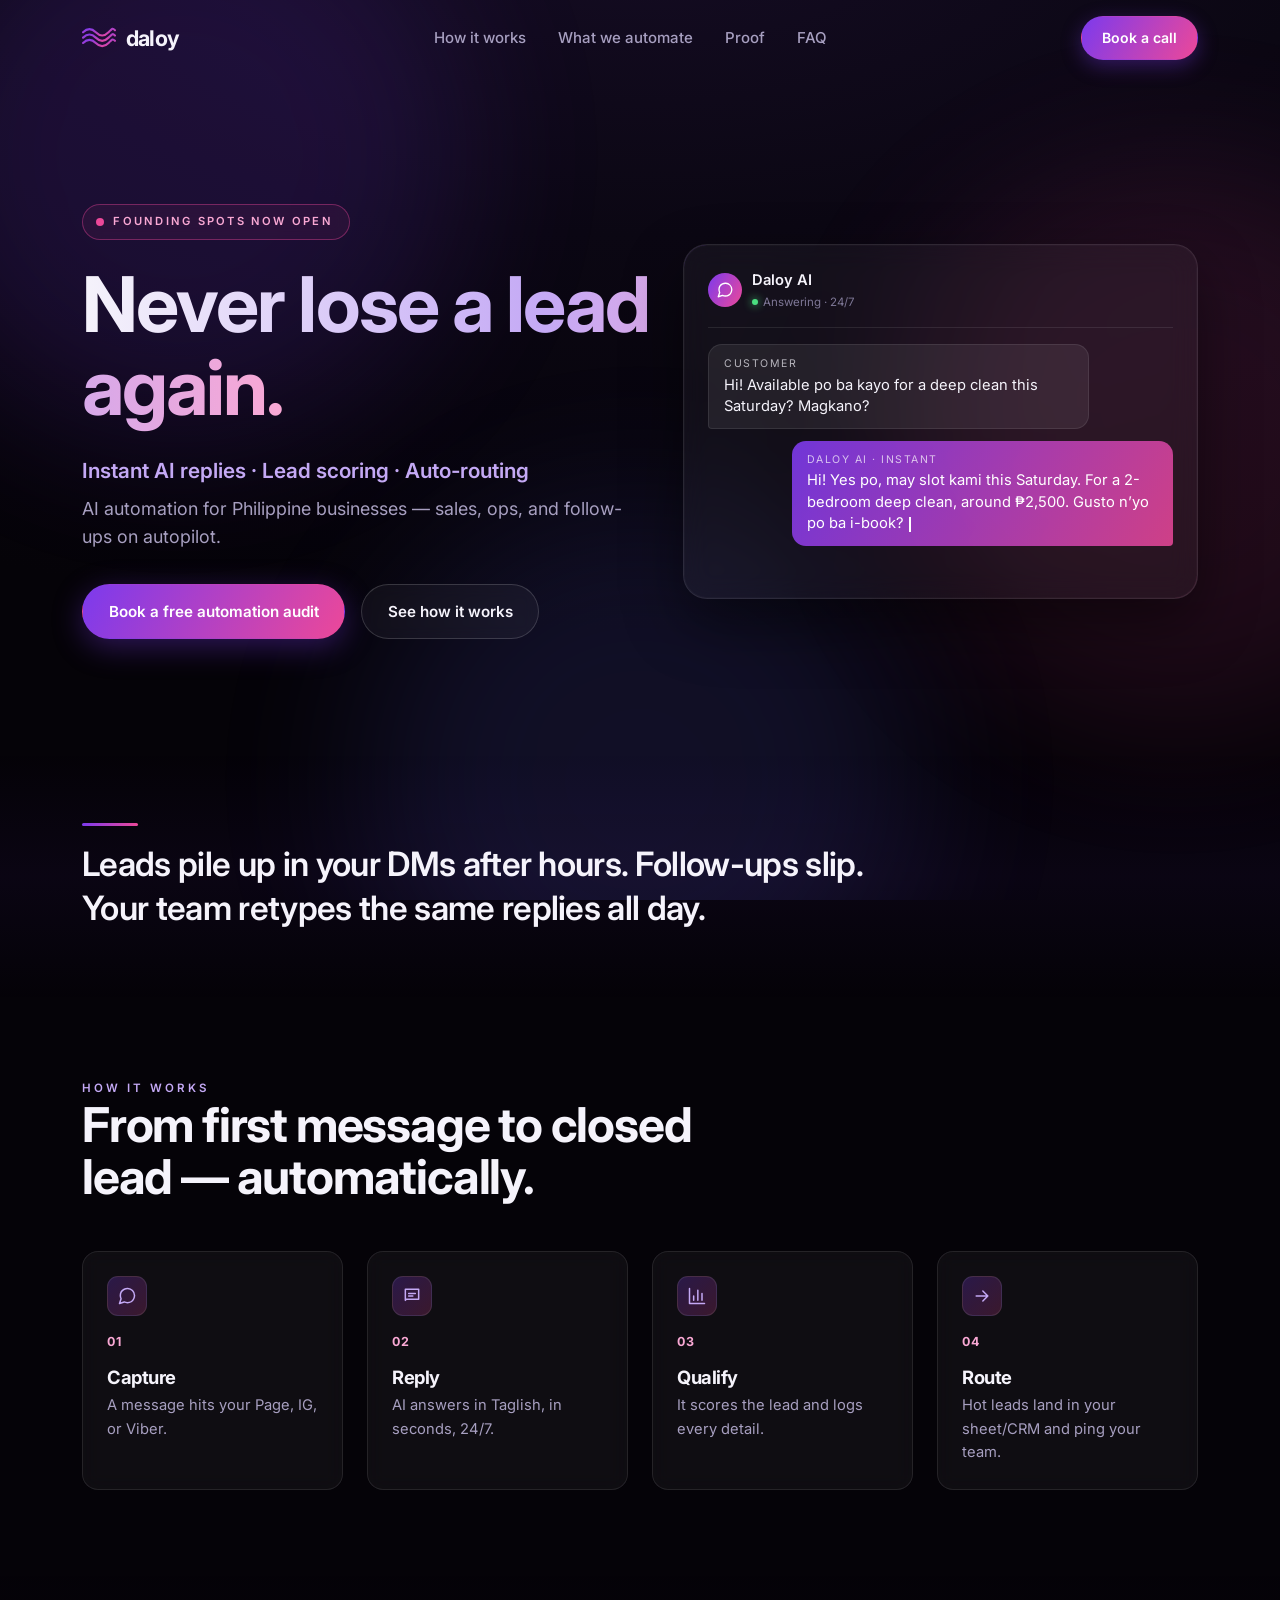
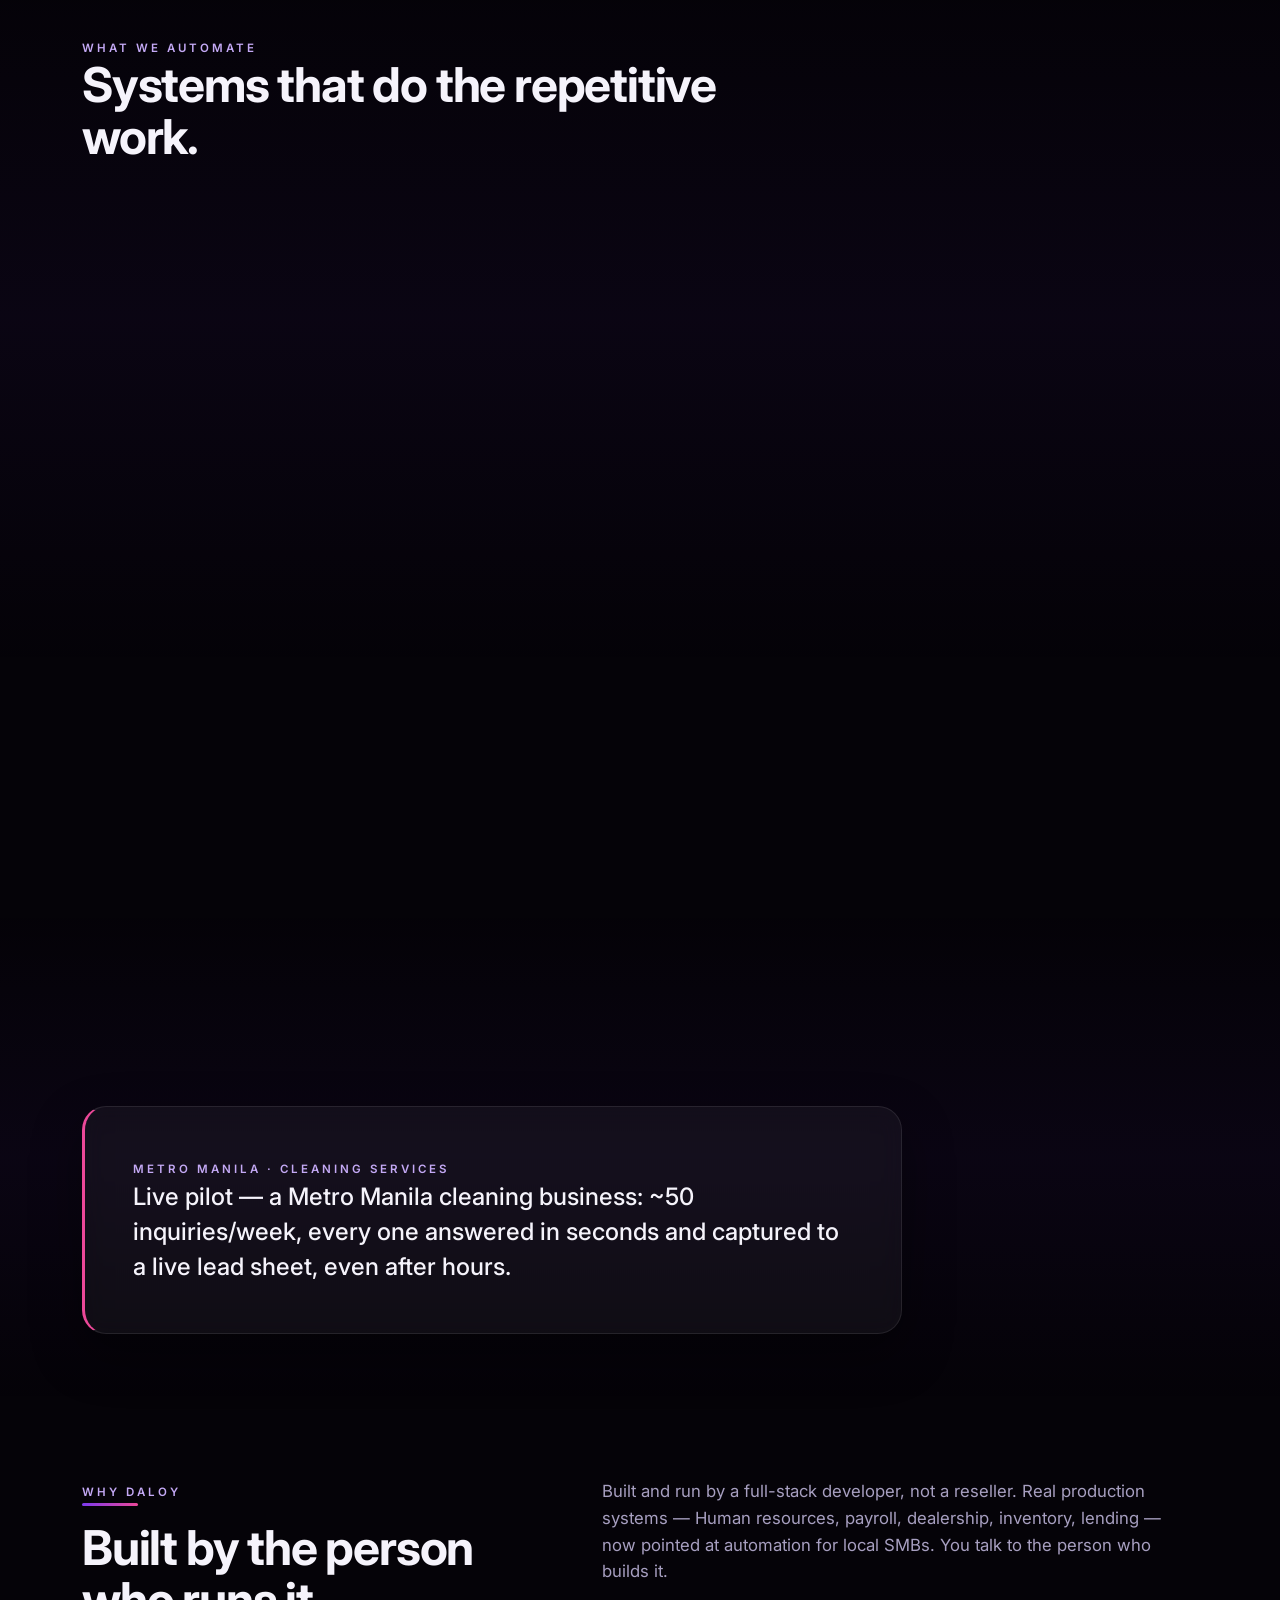
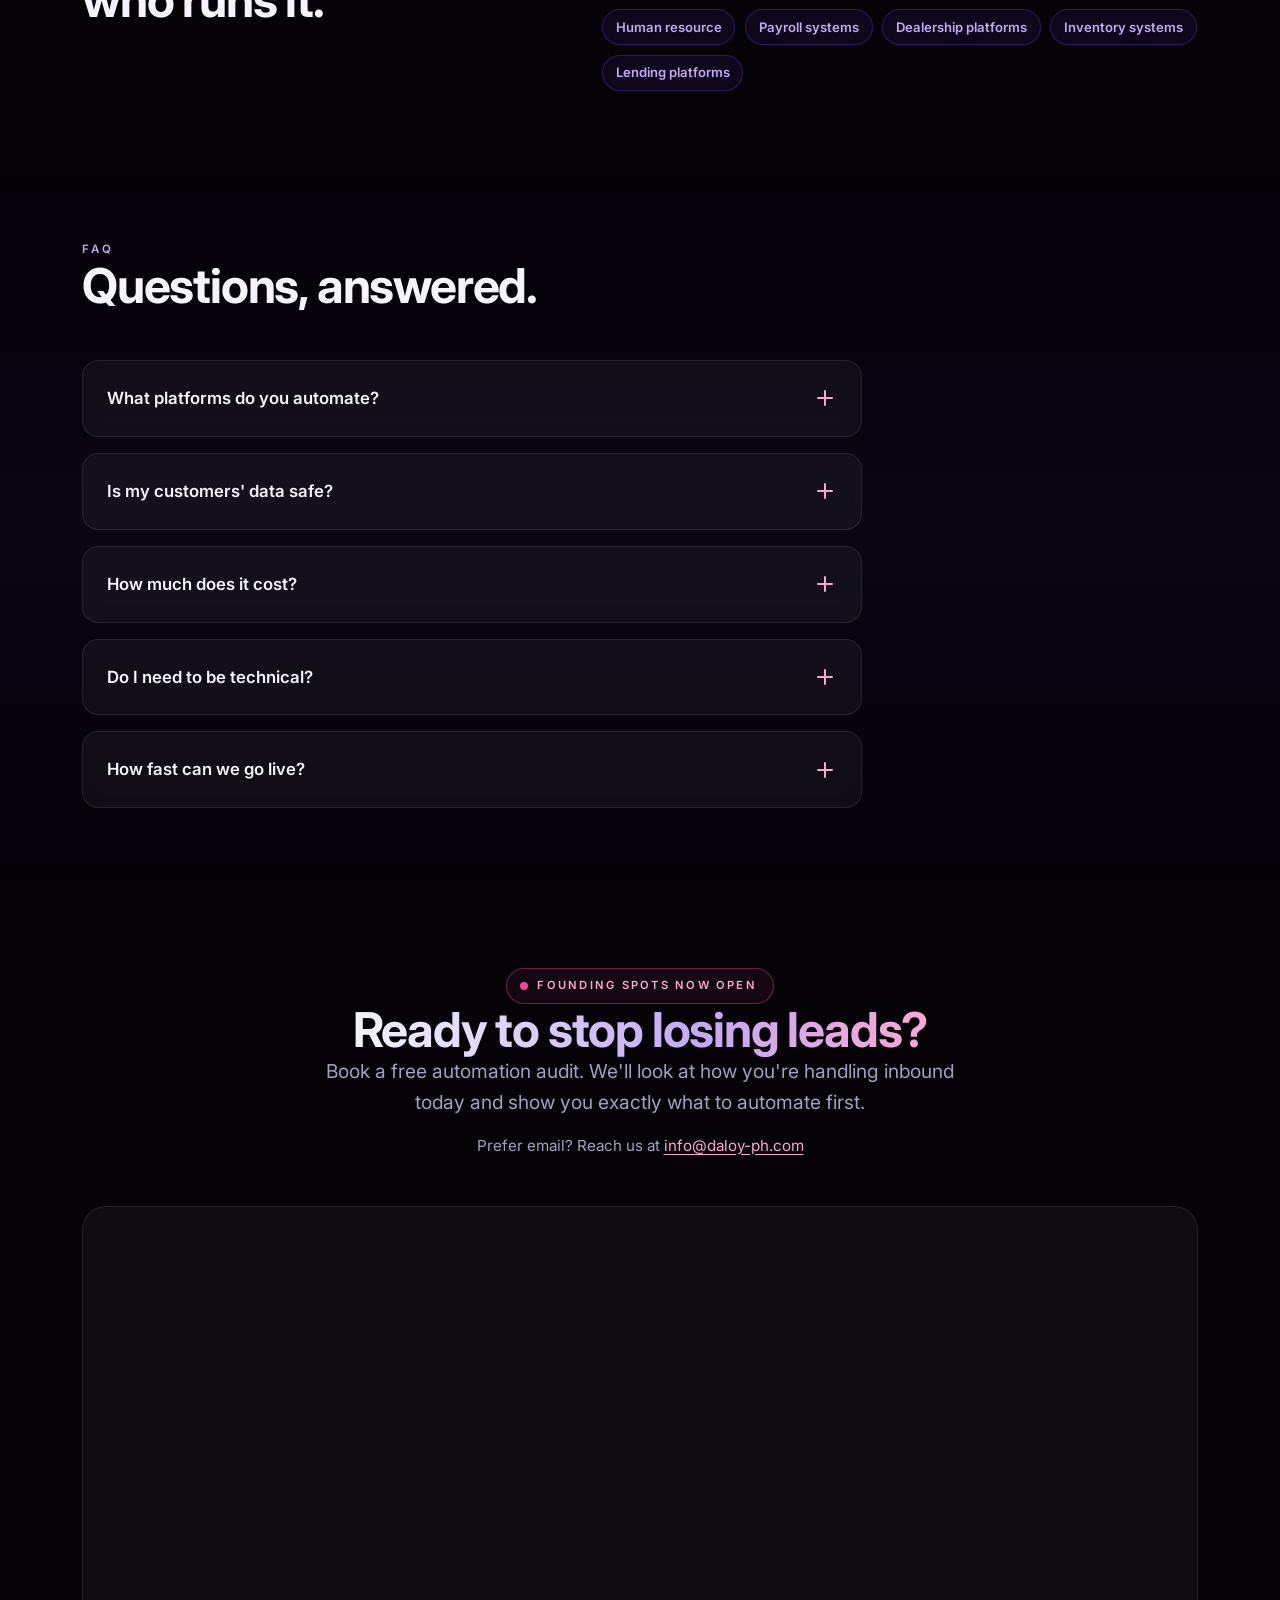
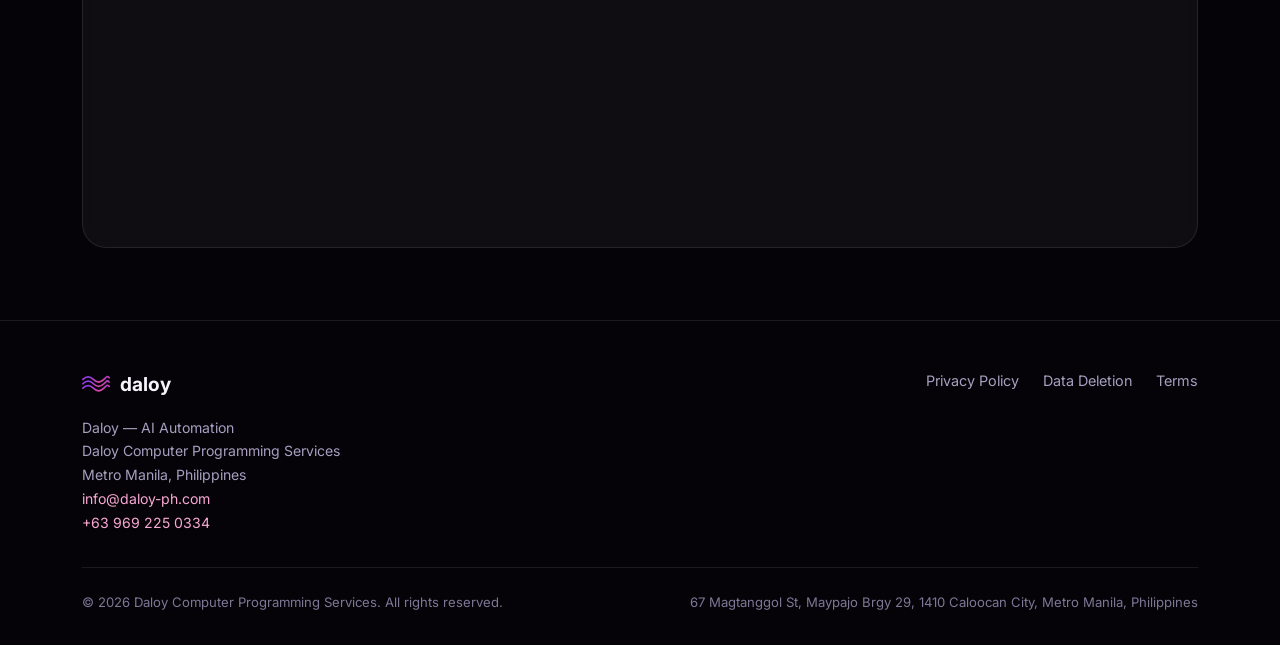
==== commit 7429bd92: "Enable booking widget: Google Appointment Schedule embed Co-Authored-By: Claude Opus 4.8 <noreply@an" ====
--- a/index.html
+++ b/index.html
@@ -618,7 +618,7 @@
                  → Share → Book online, then paste it into src below. -->
             <iframe
               class="booking-frame"
-              src="REPLACE_ME_GOOGLE_BOOKING_URL"
+              src="https://calendar.google.com/calendar/appointments/schedules/AcZssZ21ZHe84_GyiCkrtZ85Fy0zJJNNHNLvnHbCFERajLX_Z6YfeR7EoTXnuK3_G0WgNZla3zs0OlbL?gv=true"
               title="Book a free automation audit with Daloy"
               loading="lazy"
             ></iframe>
@@ -674,7 +674,7 @@
 
           <nav class="footer-links" aria-label="Legal">
             <a href="privacy.html">Privacy Policy</a>
-            <a href="daloy-data-deletion.html">Data Deletion</a>
+            <a href="data-deletion.html">Data Deletion</a>
             <a href="terms.html">Terms</a>
           </nav>
         </div>
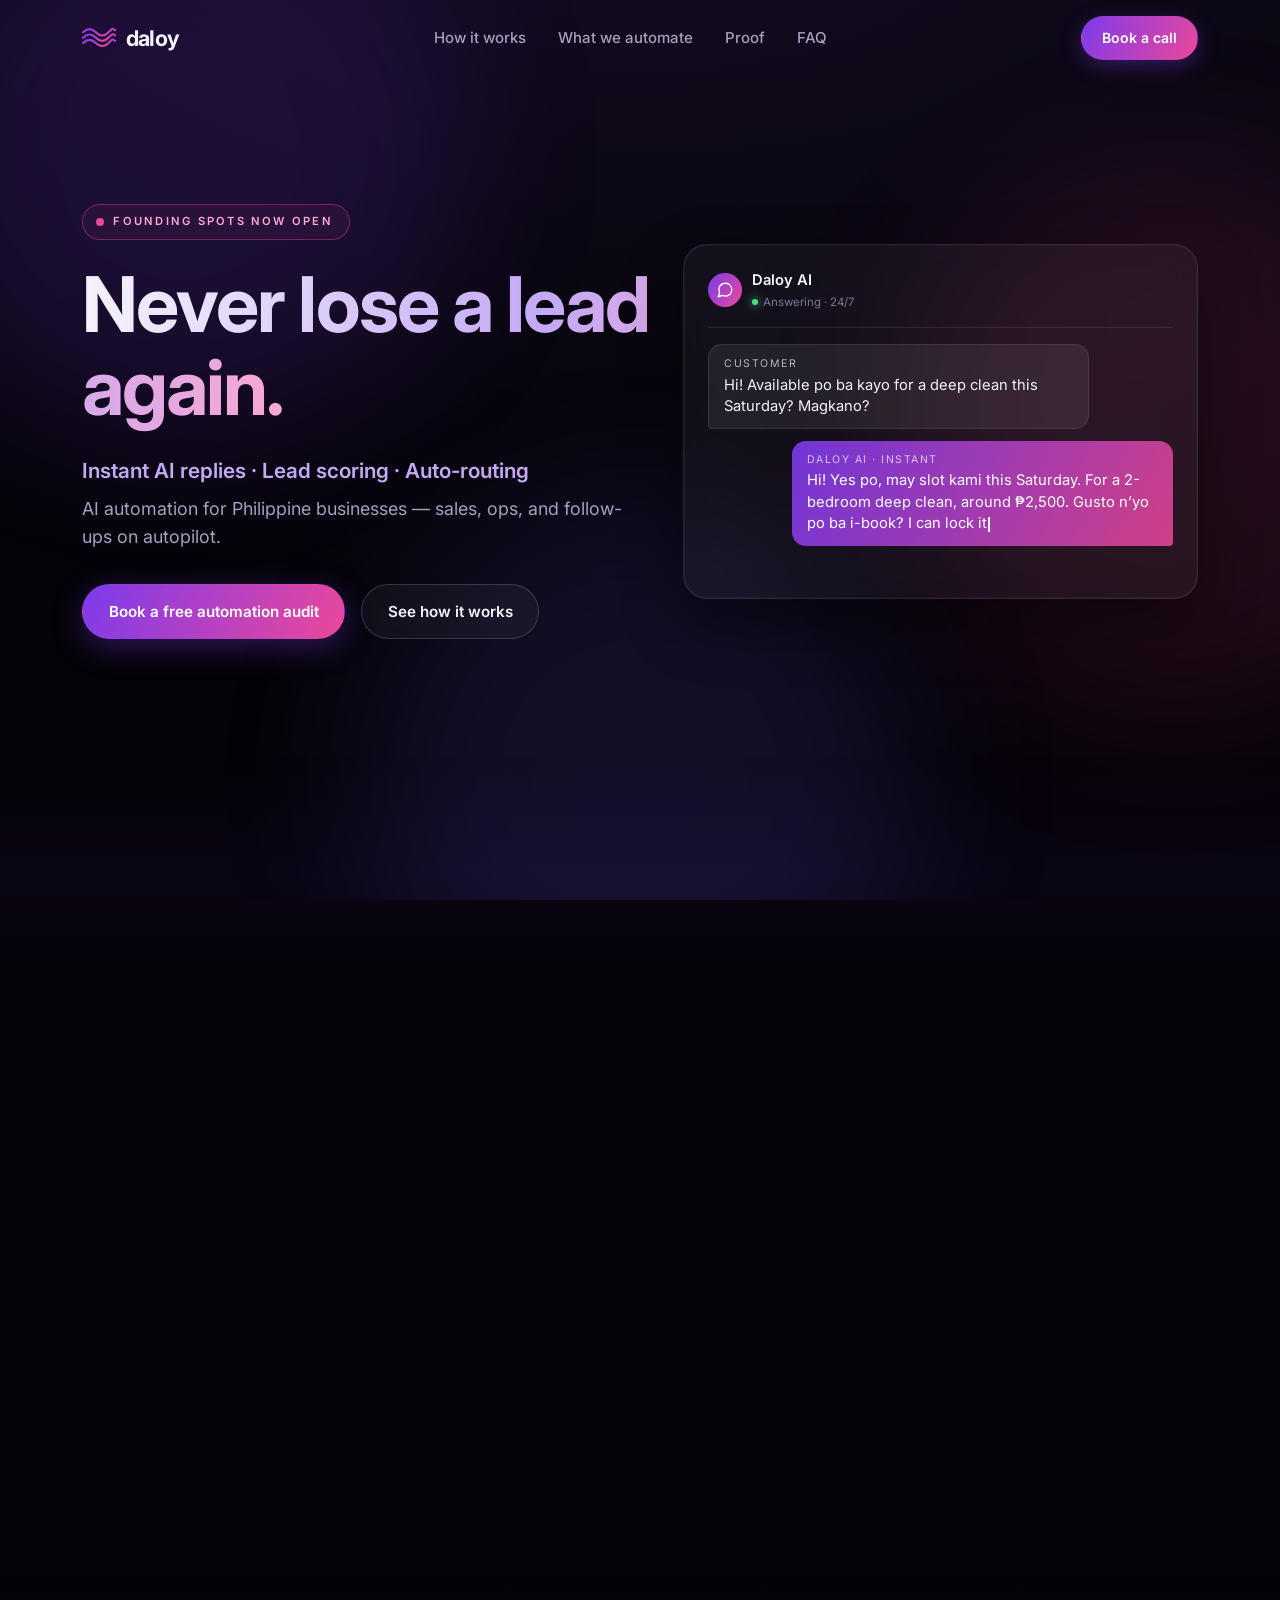
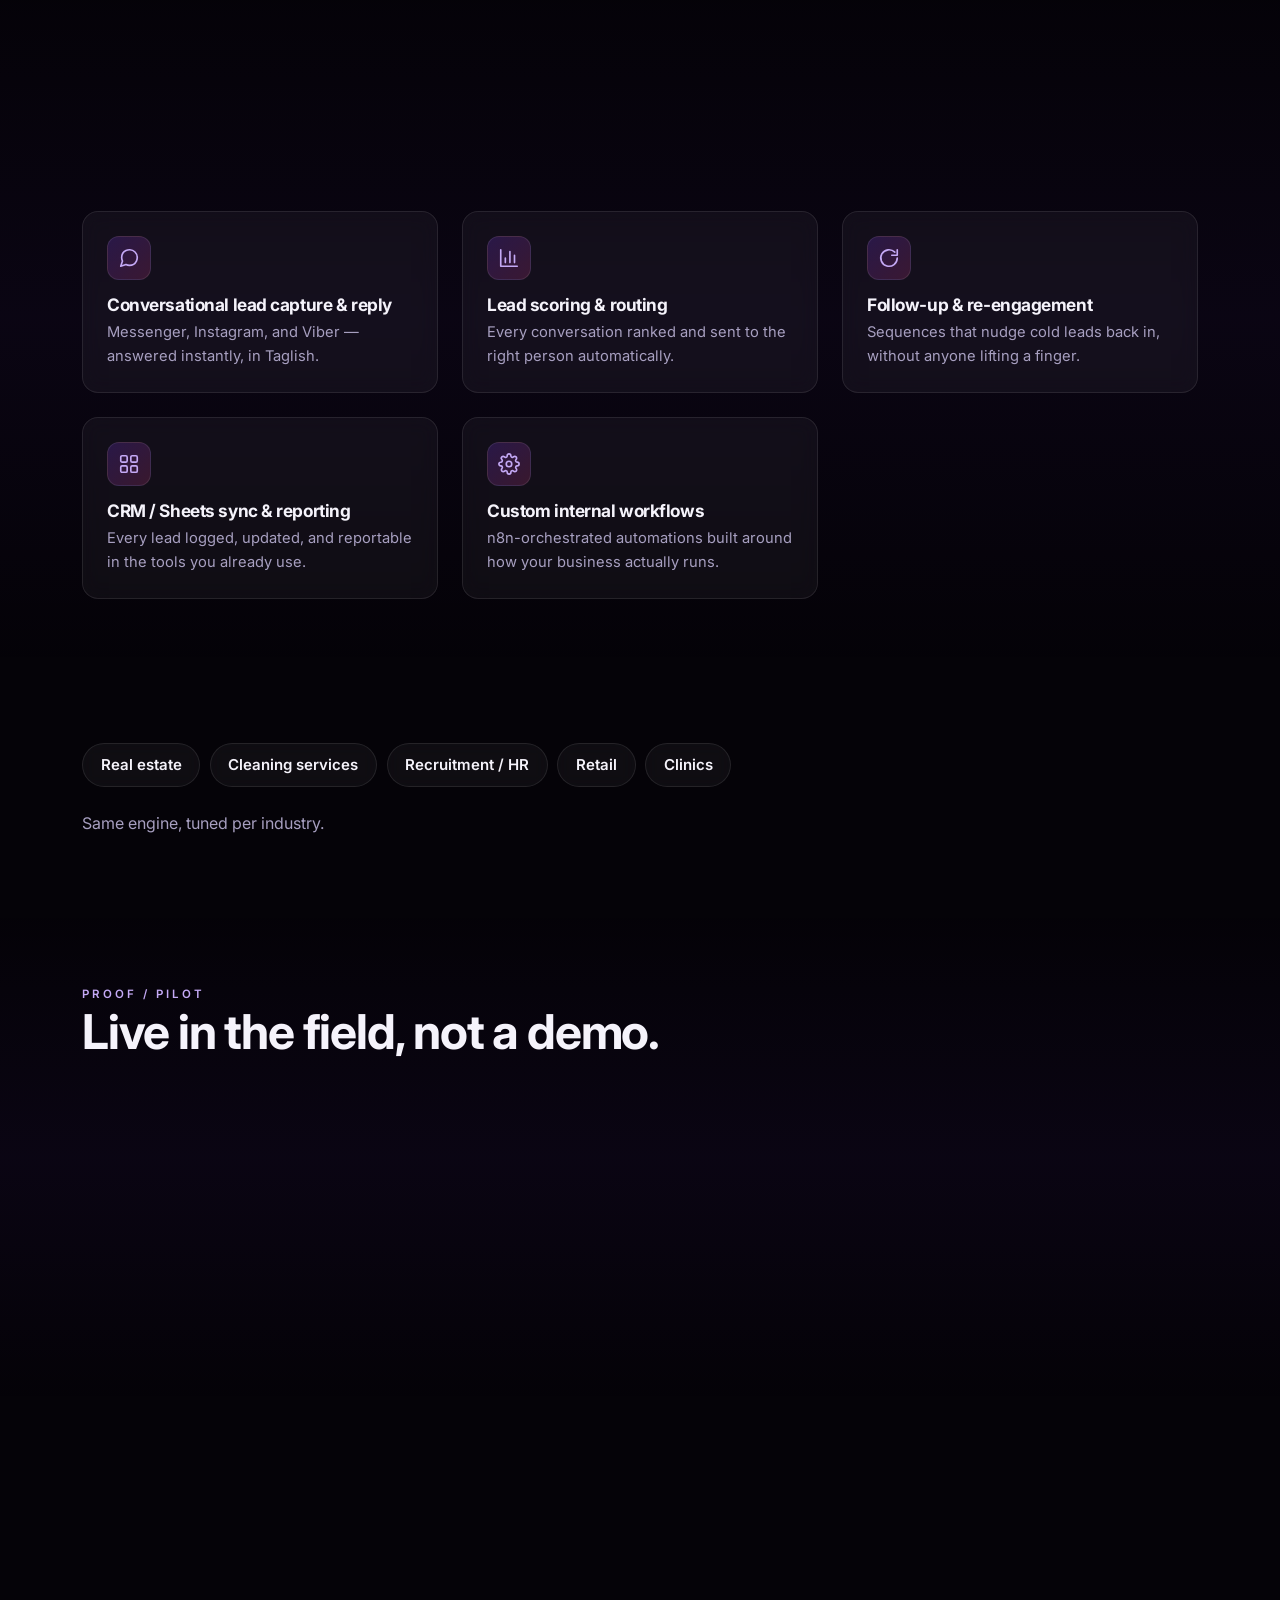
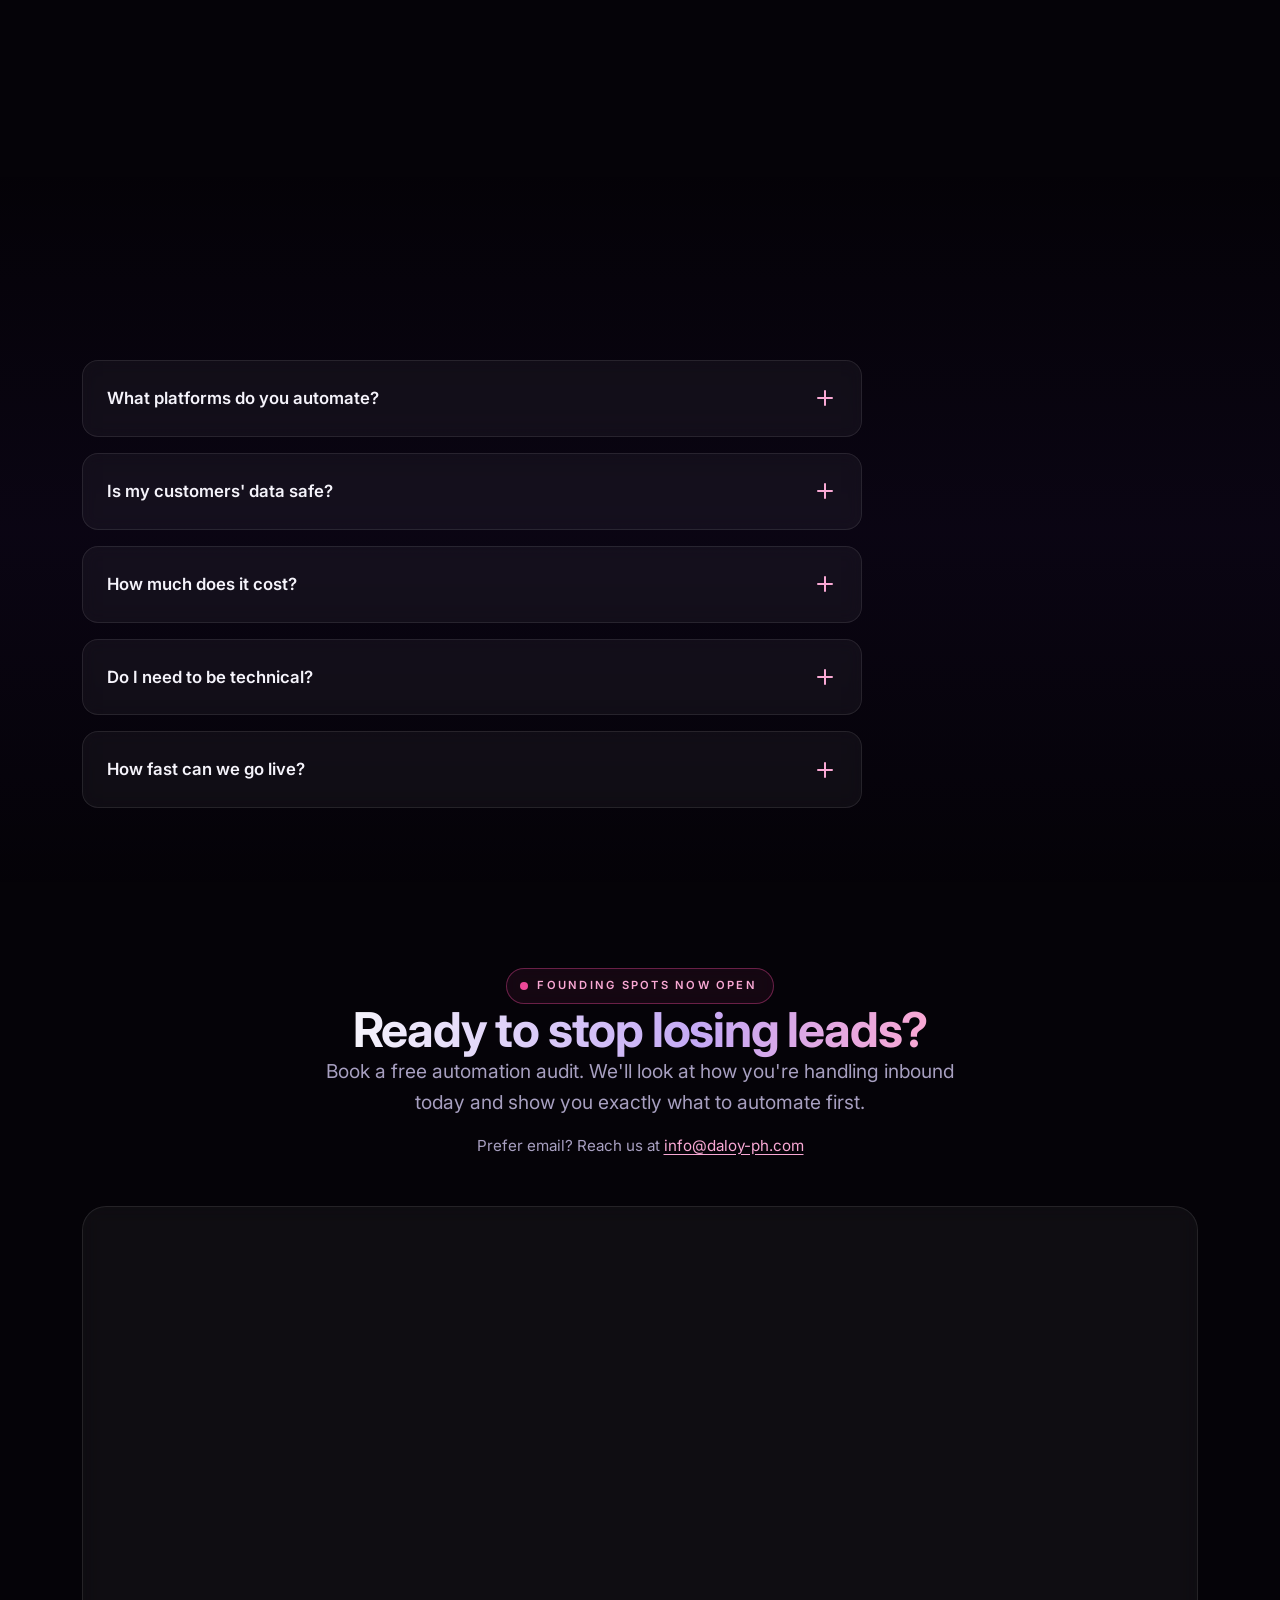
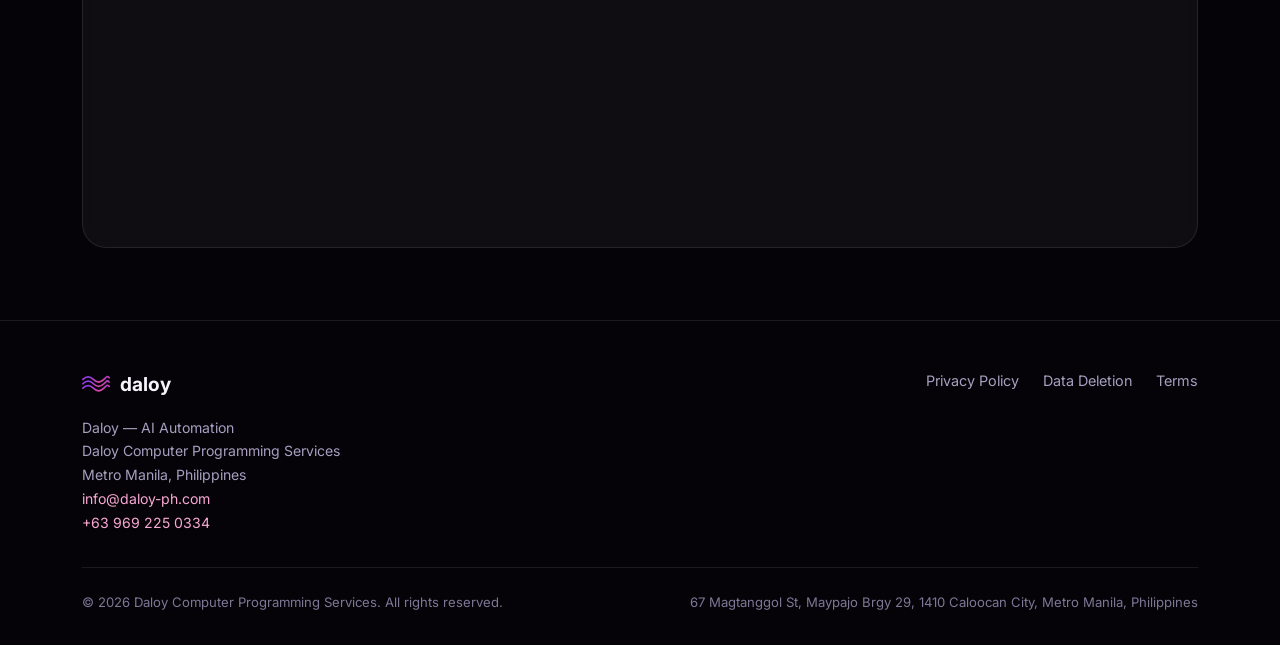
==== commit 9a180a7d: "Fix homepage footer Data Deletion link to marketing page (daloy-data-deletion.html) Co-Authored-By: " ====
--- a/index.html
+++ b/index.html
@@ -674,7 +674,7 @@
 
           <nav class="footer-links" aria-label="Legal">
             <a href="privacy.html">Privacy Policy</a>
-            <a href="data-deletion.html">Data Deletion</a>
+            <a href="daloy-data-deletion.html">Data Deletion</a>
             <a href="terms.html">Terms</a>
           </nav>
         </div>
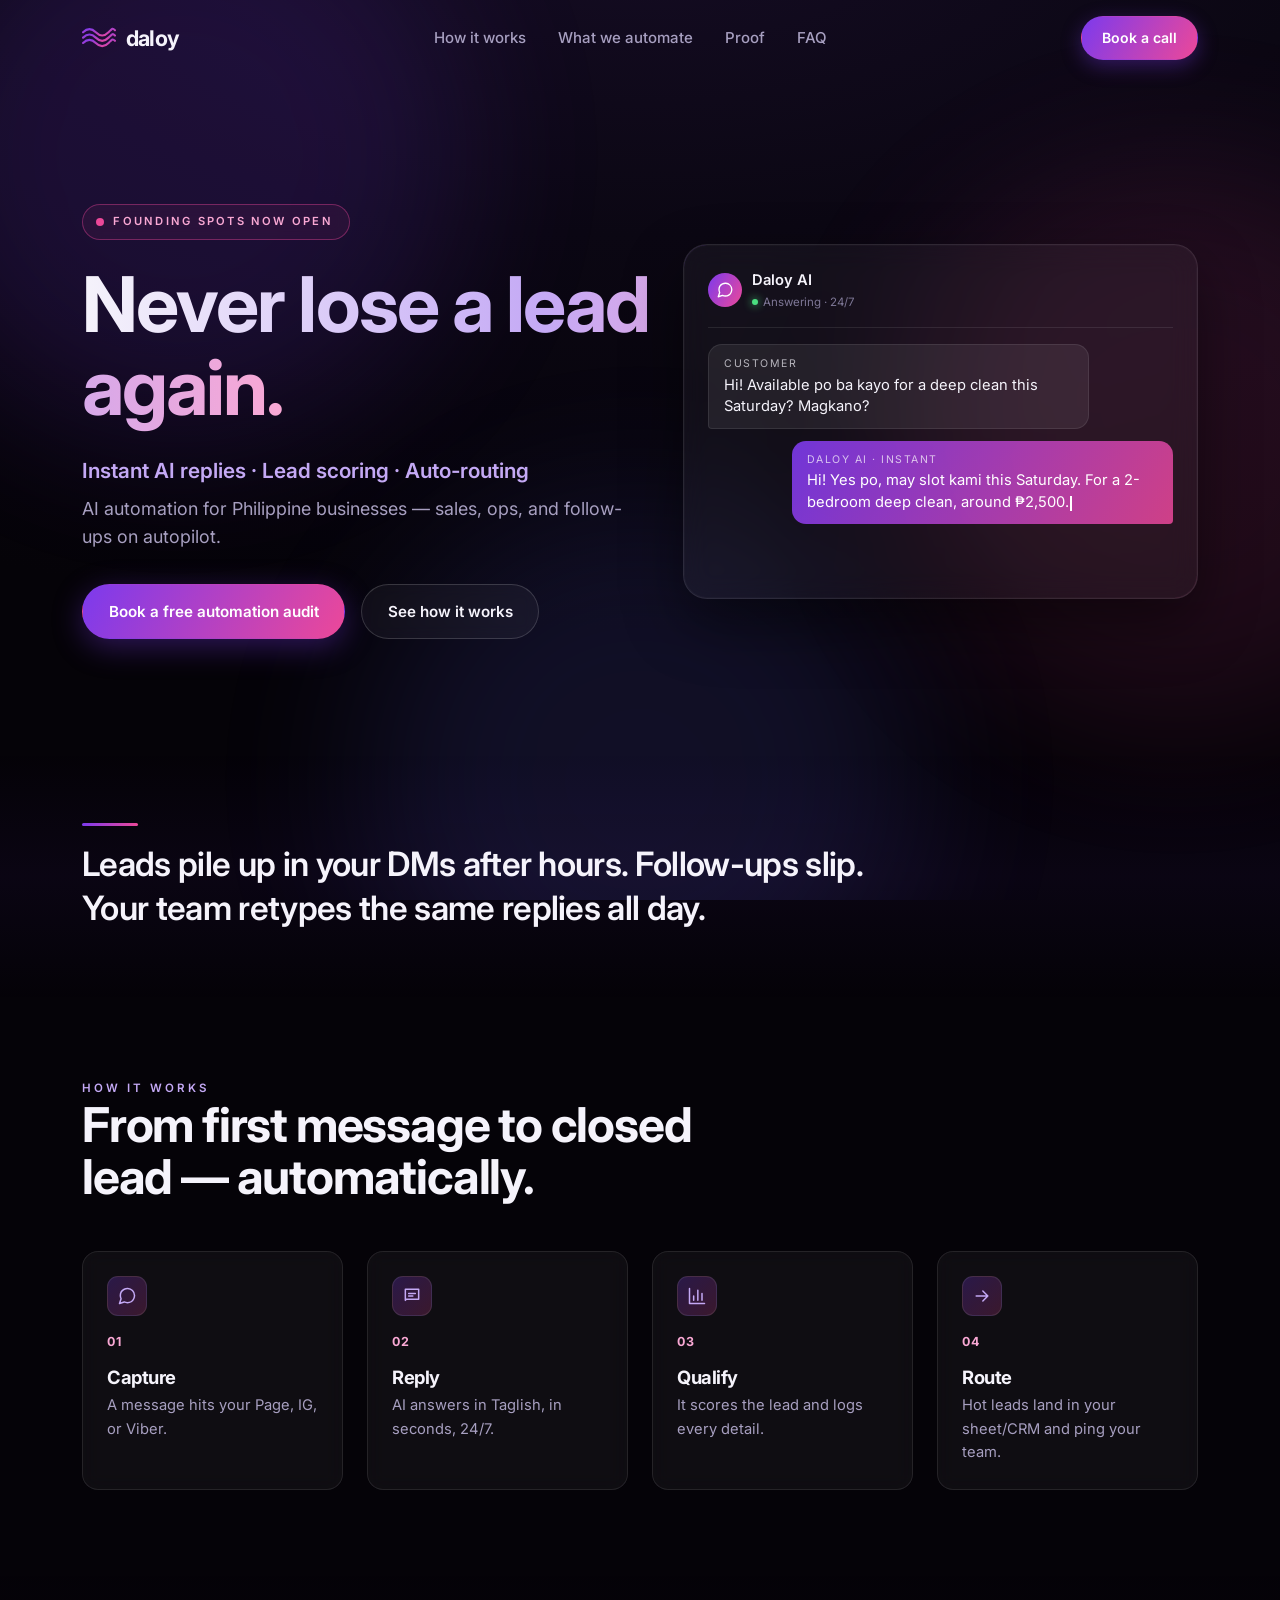
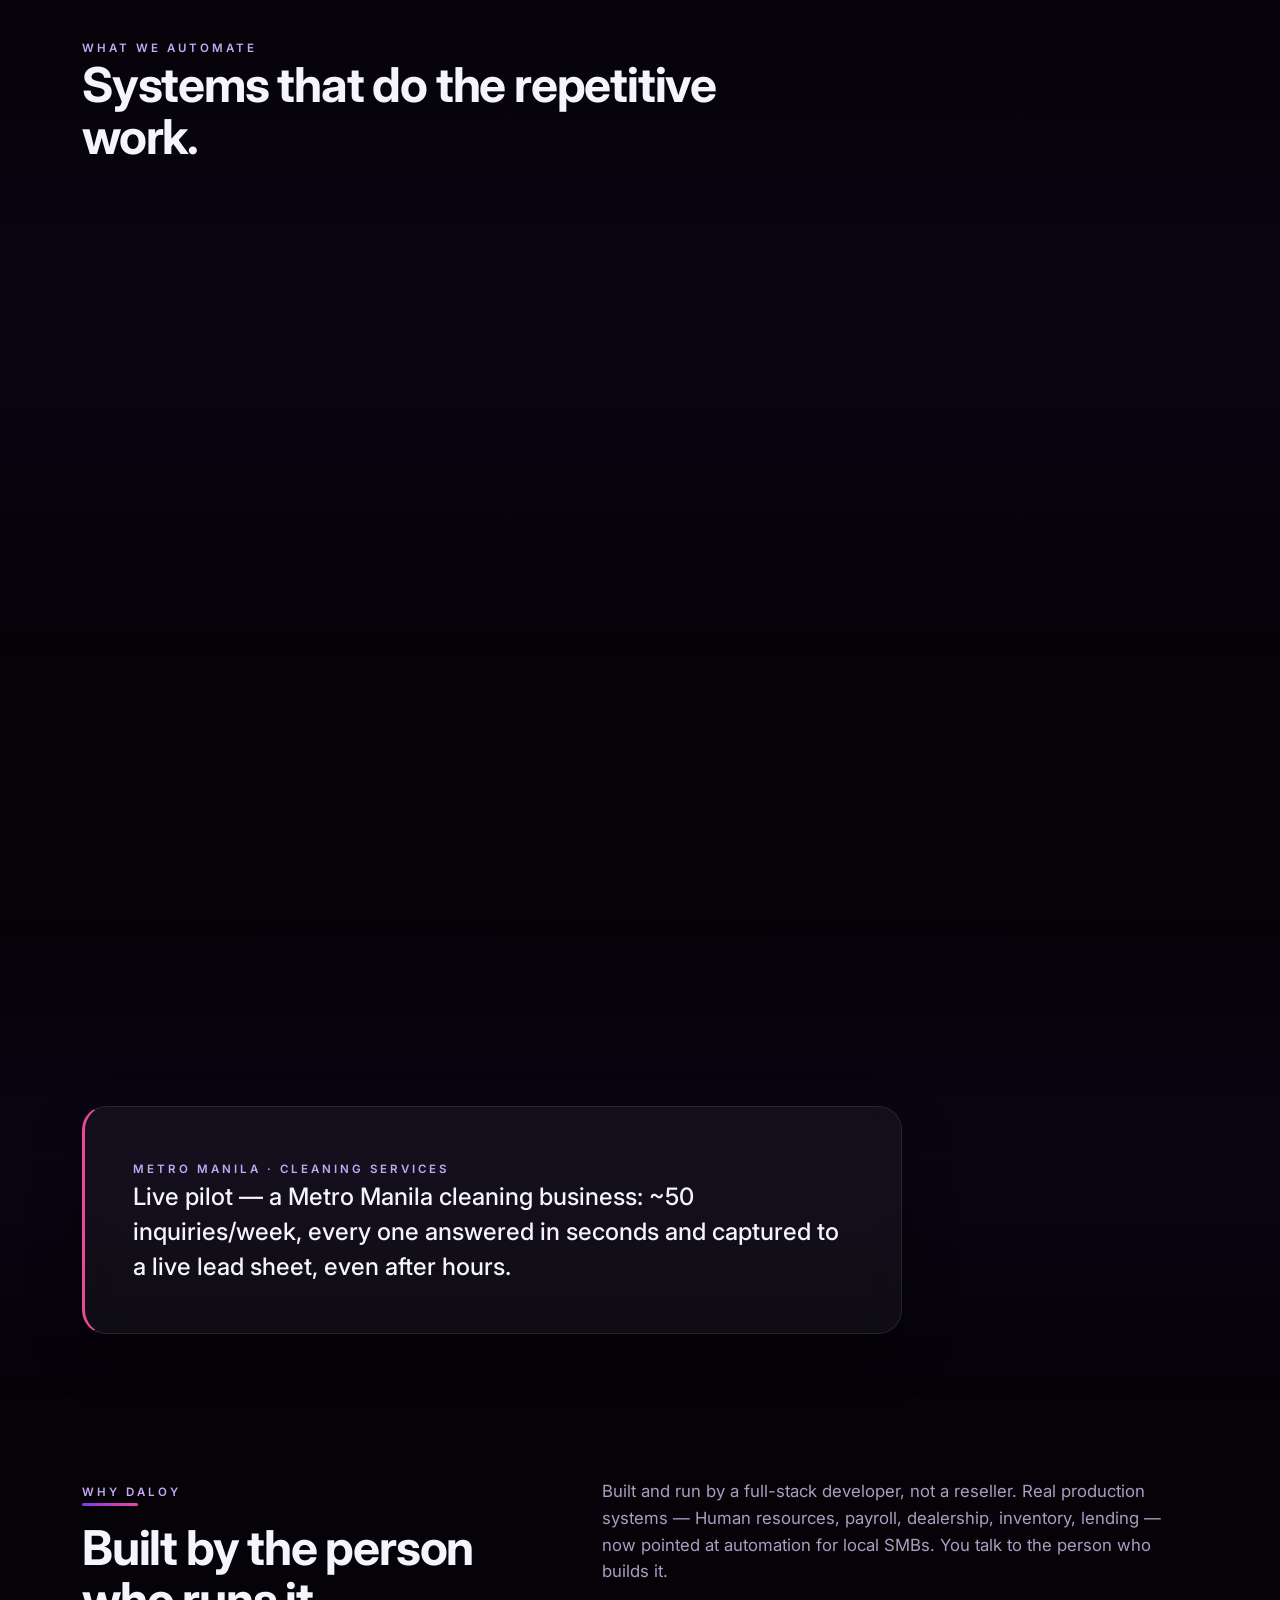
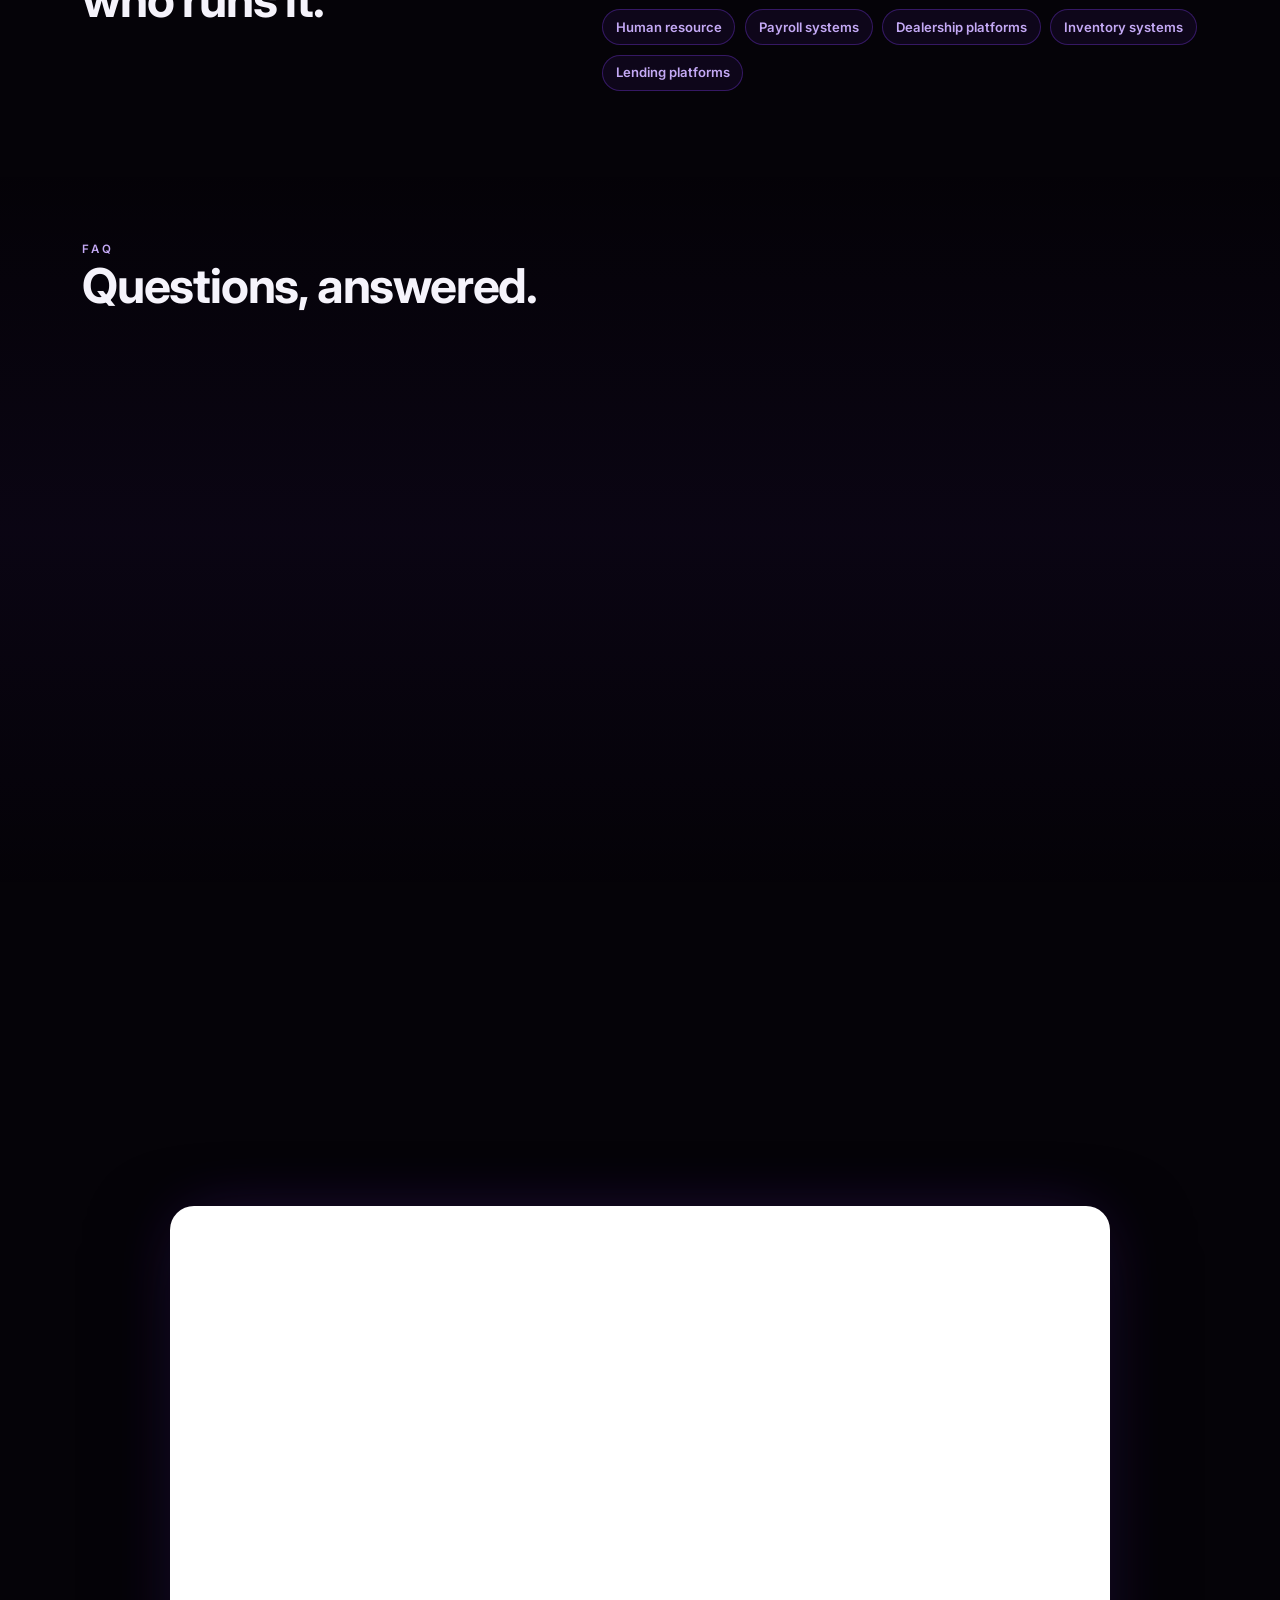
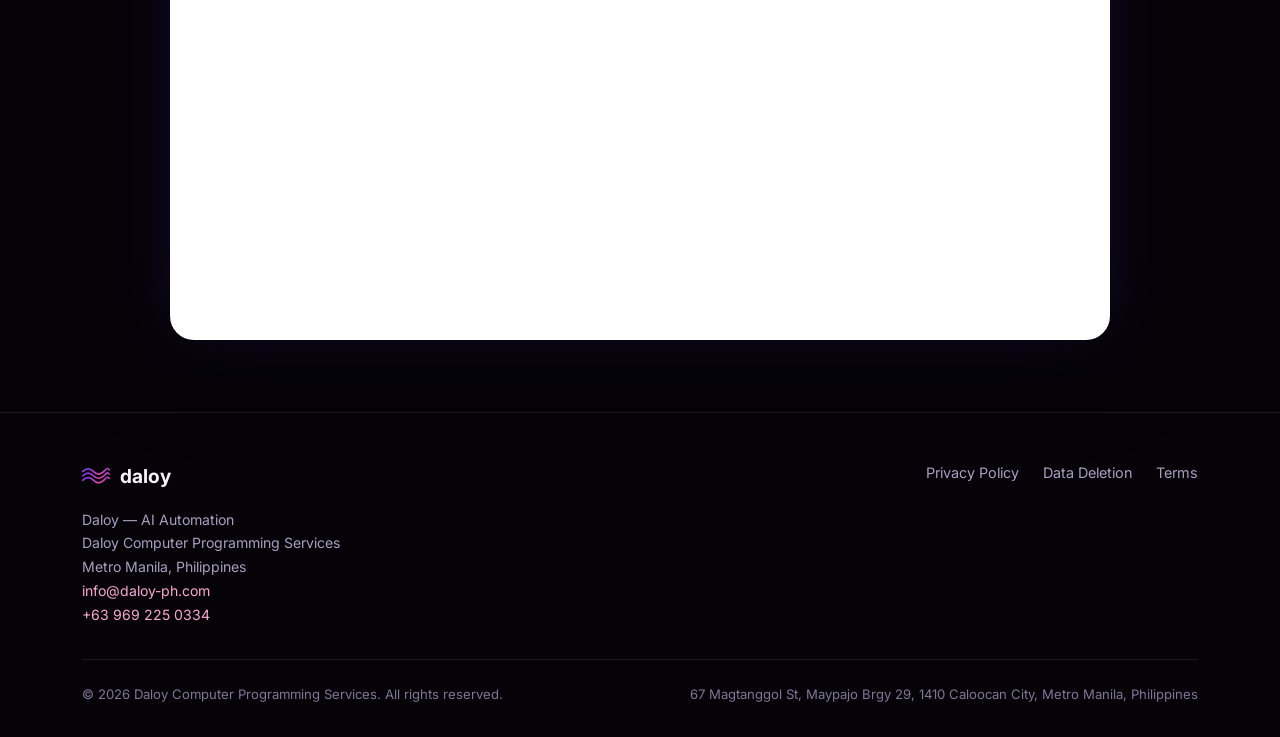
==== commit f3fa0ab7: "Restyle legal pages to v2 cinematic design; professional booking card - privacy/terms/daloy-data-del" ====
--- a/index.html
+++ b/index.html
@@ -612,16 +612,26 @@
             </p>
           </div>
 
+          <!-- Desktop: embedded Google Appointment Schedule in a light card -->
           <div class="booking-wrap reveal">
-            <!-- Google Calendar Appointment Schedule embed.
-                 Get the URL from Google Calendar → Create → Appointment schedule
-                 → Share → Book online, then paste it into src below. -->
             <iframe
               class="booking-frame"
               src="https://calendar.google.com/calendar/appointments/schedules/AcZssZ21ZHe84_GyiCkrtZ85Fy0zJJNNHNLvnHbCFERajLX_Z6YfeR7EoTXnuK3_G0WgNZla3zs0OlbL?gv=true"
               title="Book a free automation audit with Daloy"
               loading="lazy"
             ></iframe>
+          </div>
+
+          <!-- Mobile: the embed is tall/awkward, so open Google's booking page instead -->
+          <div class="booking-cta-mobile reveal">
+            <a
+              class="btn btn-primary"
+              href="https://calendar.app.google/JnExBmRB8ML1BT7NA"
+              target="_blank"
+              rel="noopener"
+              >Pick a time →</a
+            >
+            <p class="booking-cta-note">Opens our live booking calendar.</p>
           </div>
         </div>
       </section>
--- a/styles-v2.css
+++ b/styles-v2.css
@@ -515,13 +515,30 @@
 .final-cta .section-head{ margin-inline:auto; }
 .final-cta-email{ margin-top:var(--space-2); color:var(--foreground-muted); font-size:.95rem; }
 .final-cta-email a{ color:var(--accent-tint); text-decoration:underline; text-underline-offset:3px; }
+/* Desktop: frame Google's (light) booking UI in a clean white card so it reads as intentional */
 .booking-wrap{
-  margin-top:var(--space-5);
-  background:var(--surface); border:1px solid var(--surface-border);
-  border-radius:var(--radius-lg); overflow:hidden; min-height:640px;
-  backdrop-filter:blur(10px);
-}
-.booking-frame{ display:block; width:100%; min-width:280px; height:640px; border:0; }
+  margin:var(--space-5) auto 0;
+  max-width:940px;
+  background:#fff;
+  border:1px solid var(--surface-border-strong);
+  border-radius:var(--radius-lg);
+  overflow:hidden;
+  padding:clamp(6px, 1.4vw, 16px);
+  box-shadow:0 30px 80px rgba(0,0,0,.5), 0 0 70px -18px var(--accent-glow);
+}
+.booking-frame{ display:block; width:100%; min-width:280px; height:700px; border:0; border-radius:var(--radius); background:#fff; }
+
+/* Mobile: the embed is too tall/awkward, so offer a button that opens Google's booking page */
+.booking-cta-mobile{ display:none; }
+.booking-cta-note{ margin-top:var(--space-2); font-size:.85rem; color:var(--foreground-dim); }
+
+@media (max-width:768px){
+  .booking-wrap{ display:none; }
+  .booking-cta-mobile{
+    display:flex; flex-direction:column; align-items:center;
+    gap:var(--space-1); margin-top:var(--space-4);
+  }
+}
 
 /* ---------- Footer ---------- */
 .site-footer{ padding-block:var(--space-5) var(--space-4); border-top:1px solid var(--surface-border); }
@@ -537,3 +554,54 @@
 
 /* recolor shared wave mark to gradient stroke via CSS on v2 */
 .daloy-mark .wave{ stroke:url(#daloyGrad); }
+
+/* ---------- Legal pages (privacy / terms / data-deletion) ---------- */
+.legal-hero{
+  padding-block:var(--space-6) var(--space-4);
+  border-bottom:1px solid var(--surface-border);
+}
+.legal-hero h1{
+  font-size:clamp(2.2rem, 5vw, 3.2rem);
+  margin-top:var(--space-2);
+}
+.legal-hero .lede{ margin-top:var(--space-2); max-width:56ch; }
+
+.legal-body{ padding-block:var(--space-5) var(--space-7); }
+.legal-body .container{ max-width:820px; }
+
+.legal-updated{
+  display:inline-block;
+  font-size:.78rem; font-weight:500; letter-spacing:.02em;
+  color:var(--foreground-muted);
+  border:1px solid var(--surface-border);
+  background:var(--surface);
+  padding:.4rem .9rem; border-radius:var(--radius-pill);
+  margin-bottom:var(--space-4);
+}
+.legal-body h2{
+  font-size:clamp(1.2rem, 2.2vw, 1.4rem);
+  font-weight:600;
+  color:var(--foreground);
+  margin-top:var(--space-5);
+  margin-bottom:var(--space-2);
+}
+.legal-body h2:first-of-type{ margin-top:0; }
+.legal-body p{ color:var(--foreground-muted); margin-bottom:var(--space-2); }
+.legal-body strong{ color:var(--foreground); font-weight:600; }
+.legal-body a{
+  color:var(--accent-tint);
+  text-decoration:underline; text-underline-offset:3px;
+  transition:color var(--dur-fast) var(--easing);
+}
+.legal-body a:hover{ color:var(--foreground); }
+.legal-body ul{ margin:0 0 var(--space-2); padding:0; }
+.legal-body li{
+  position:relative;
+  padding-left:1.5rem; margin-bottom:.55rem;
+  color:var(--foreground-muted);
+}
+.legal-body li::before{
+  content:""; position:absolute; left:.25rem; top:.62rem;
+  width:7px; height:7px; border-radius:50%;
+  background:linear-gradient(135deg, var(--primary), var(--accent));
+}
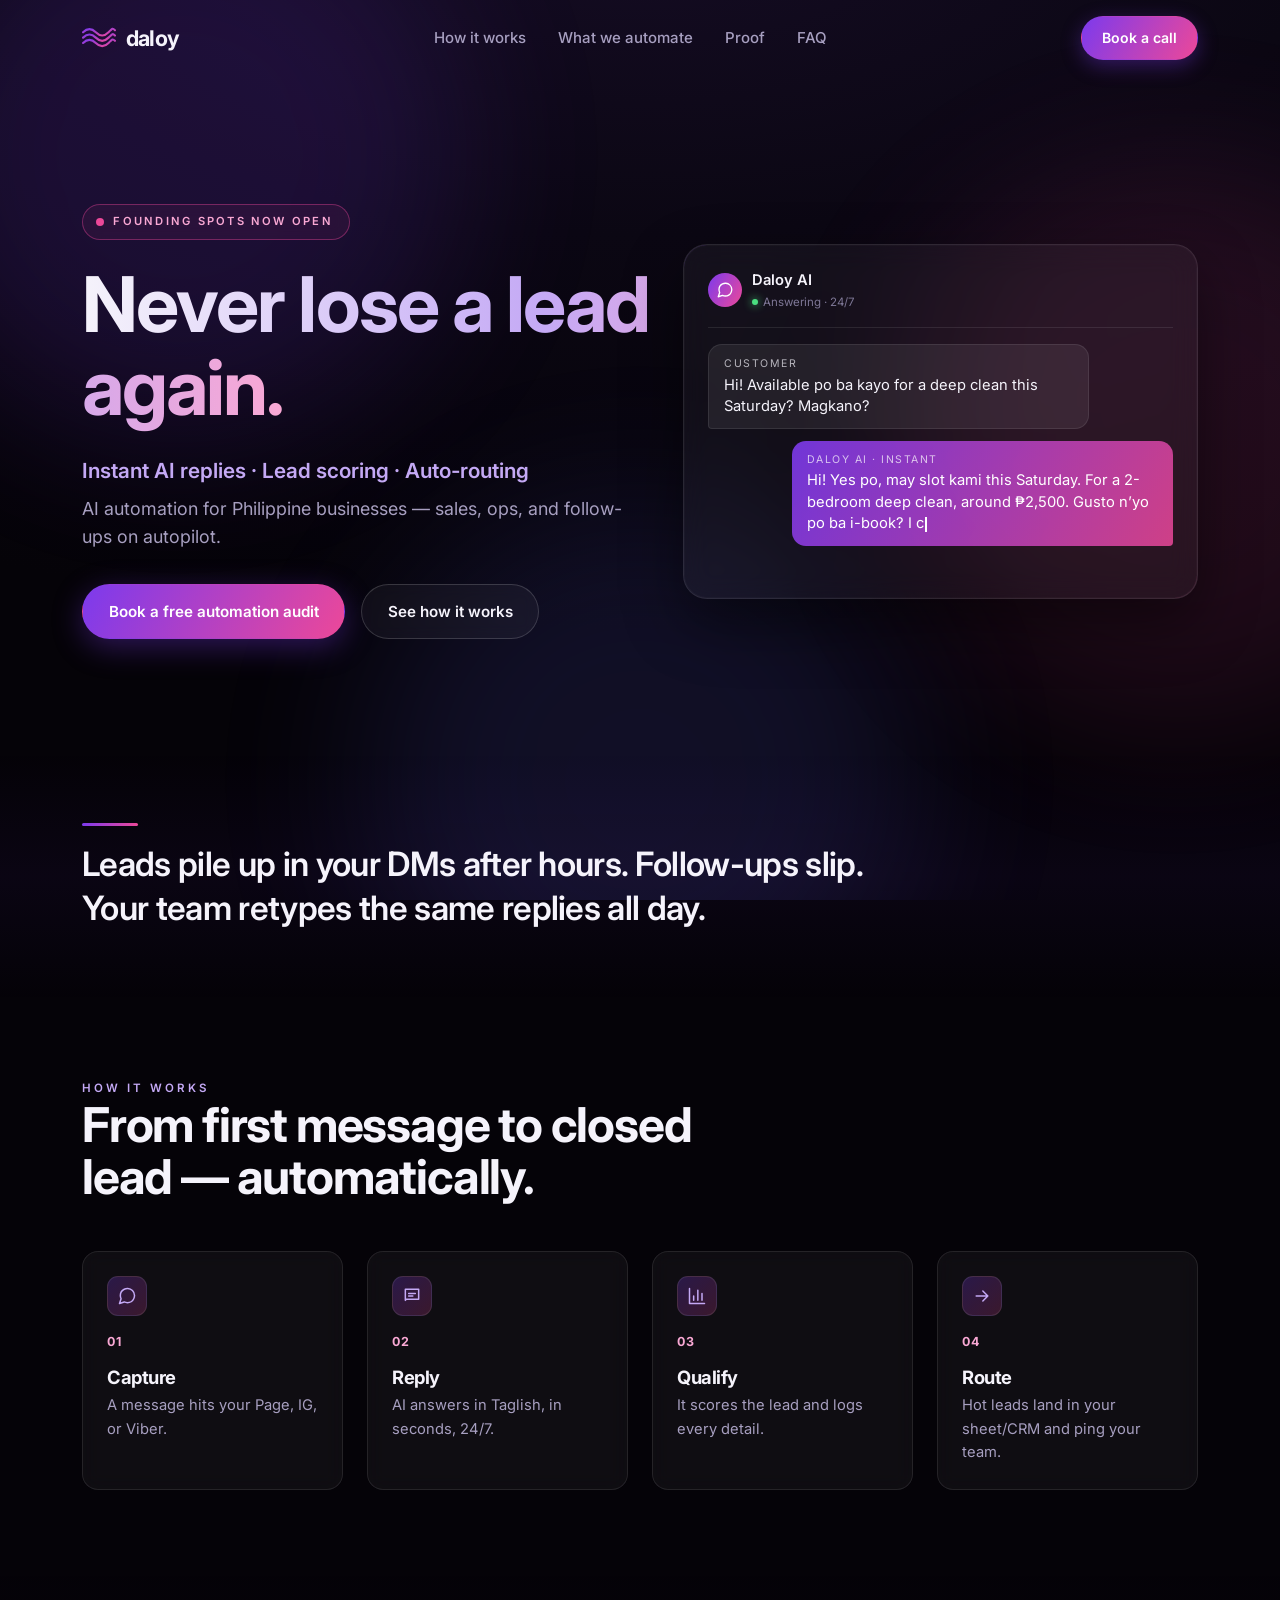
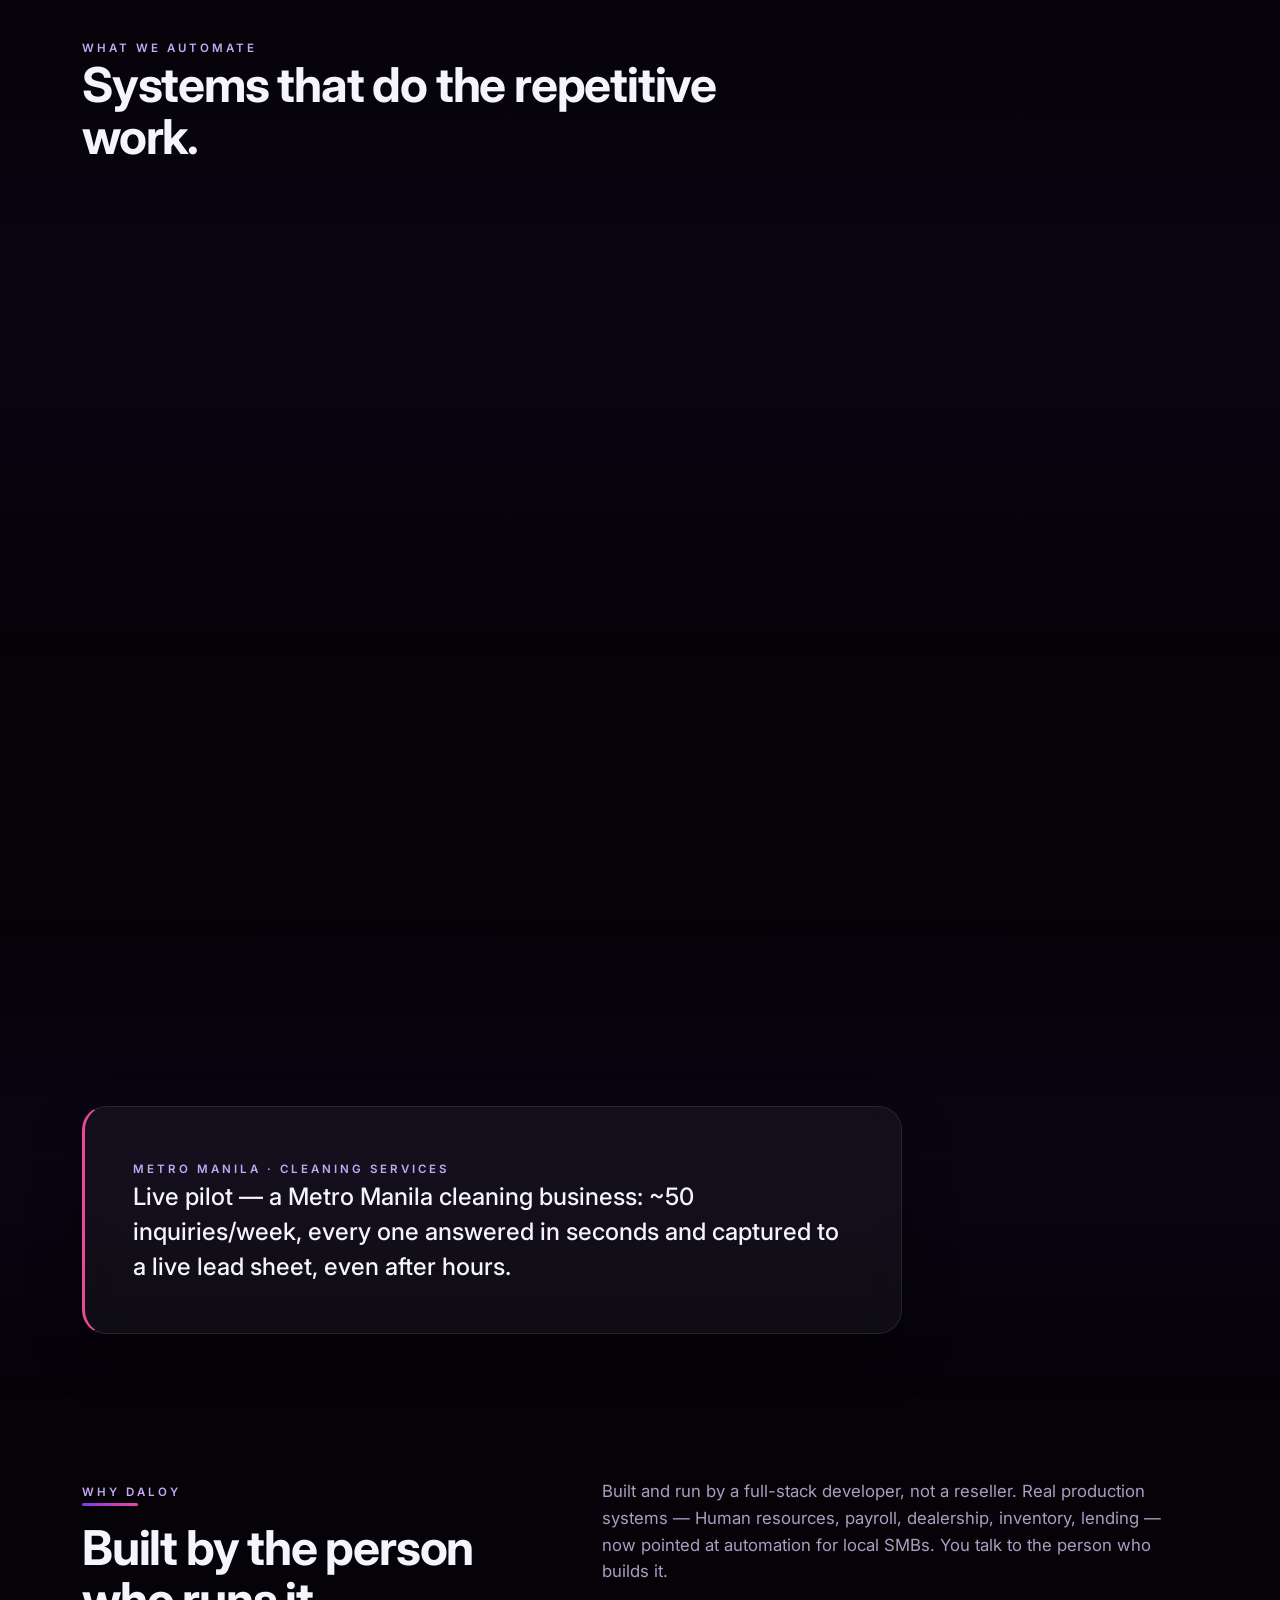
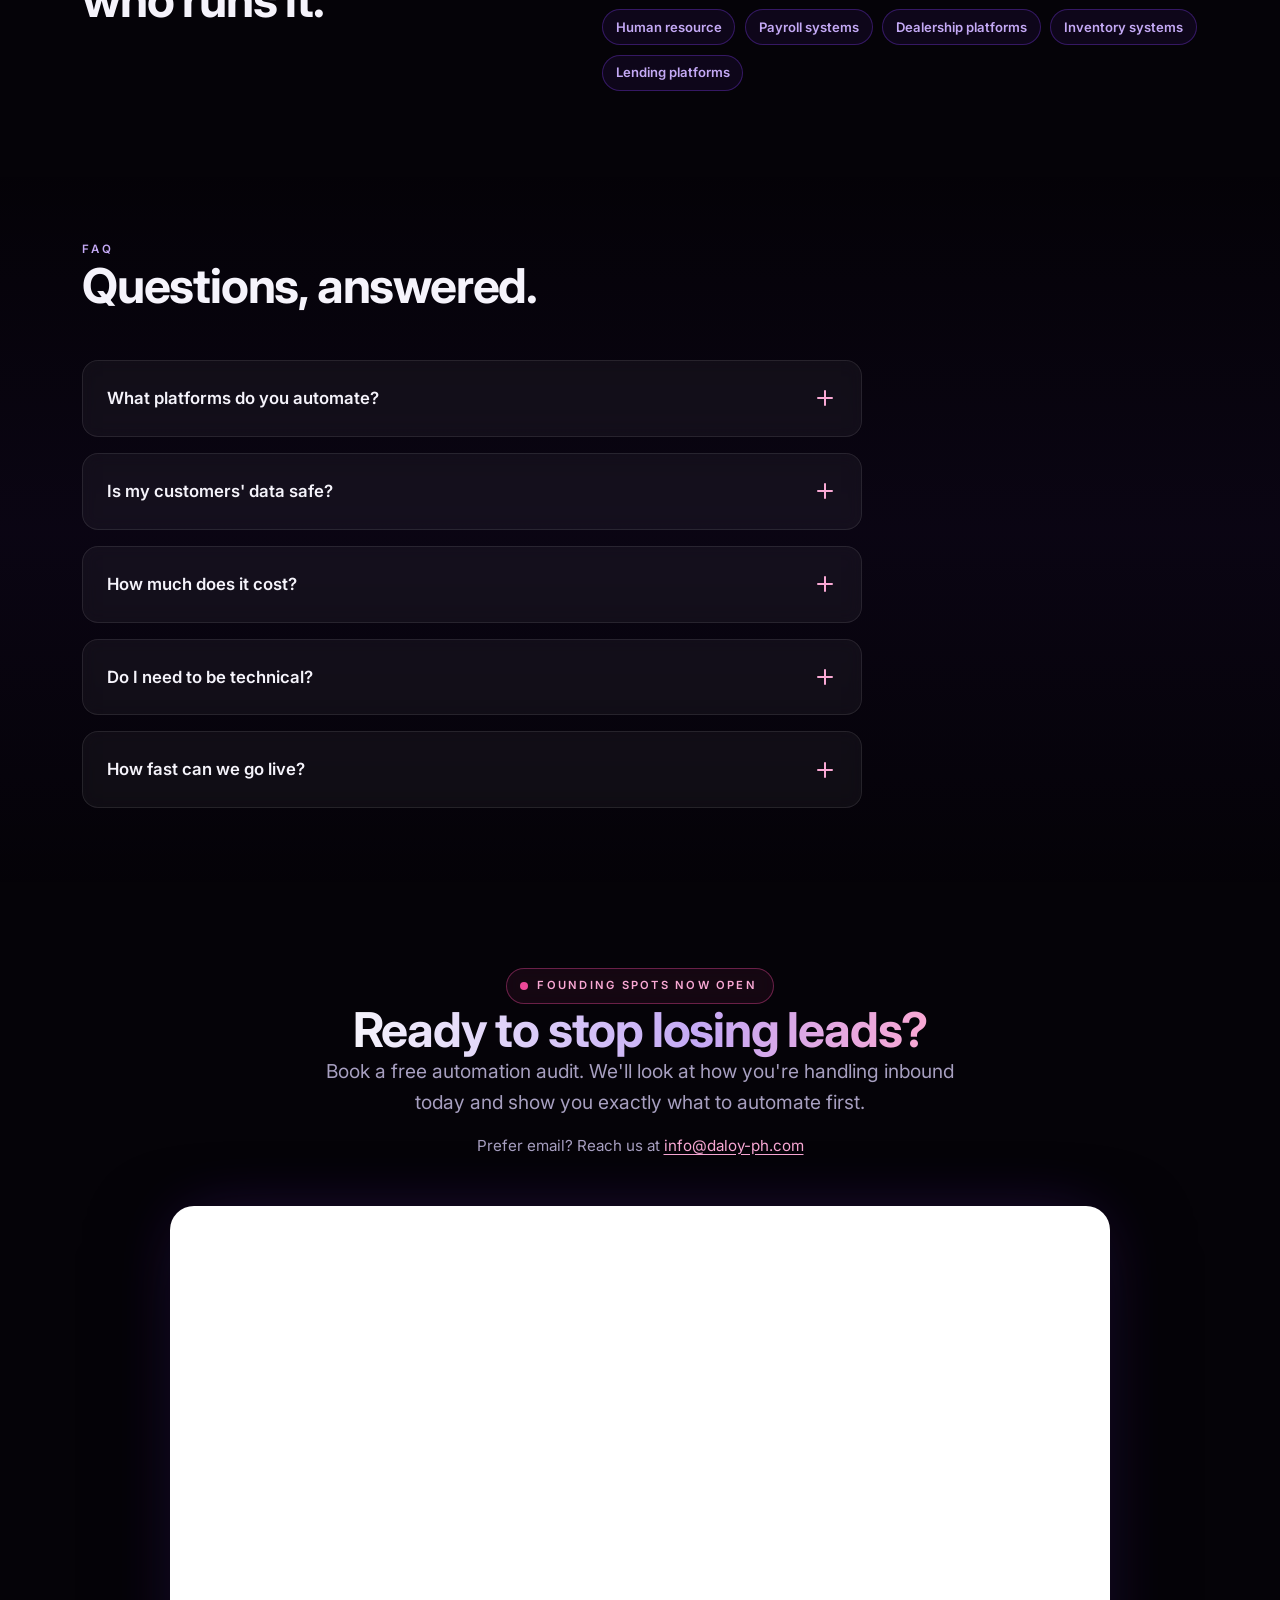
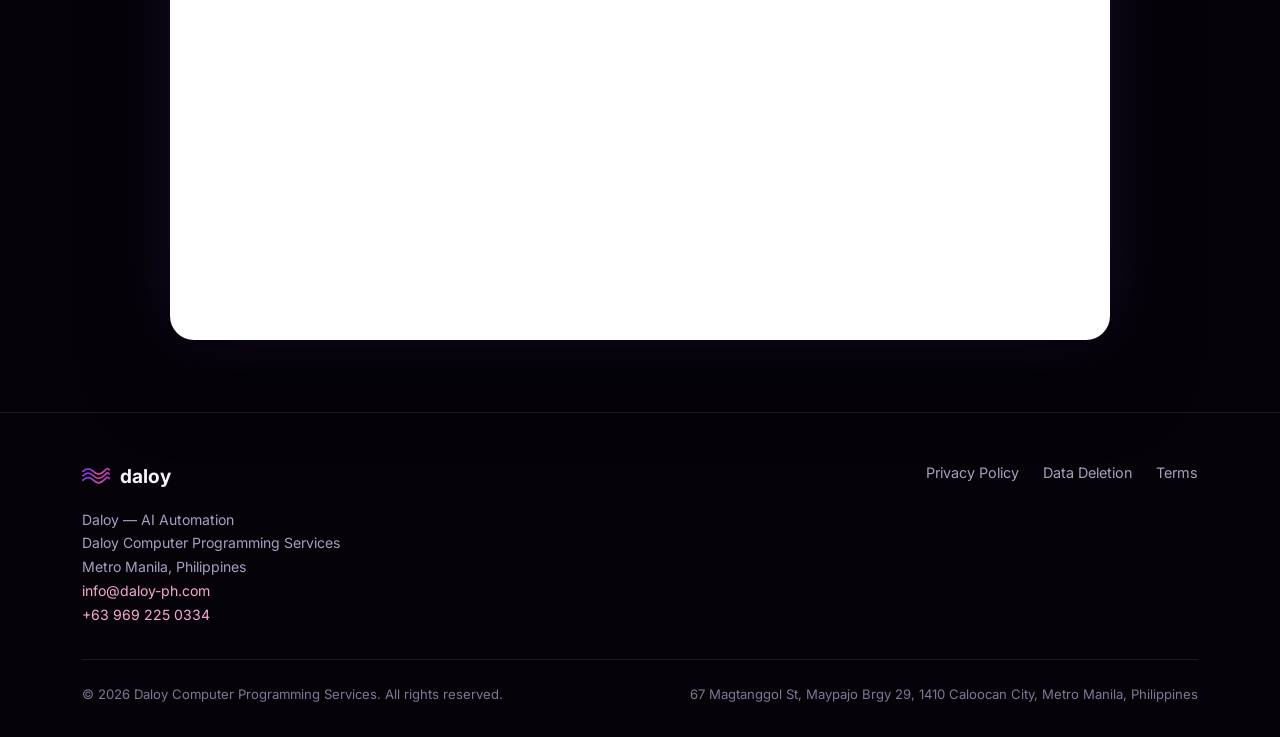
==== commit 1de06aec: "Cache-bust styles-v2.css and main-v2.js so future edits reach visitors immediately Cloudflare/browse" ====
--- a/index.html
+++ b/index.html
@@ -37,7 +37,7 @@
       href="https://fonts.googleapis.com/css2?family=Inter:wght@300;400;500;600;700&display=swap"
       rel="stylesheet"
     />
-    <link rel="stylesheet" href="styles-v2.css" />
+    <link rel="stylesheet" href="styles-v2.css?v=20260718b" />
   </head>
   <body>
     <a class="skip-link" href="#main">Skip to content</a>
@@ -703,6 +703,6 @@
       </div>
     </footer>
 
-    <script src="main-v2.js" defer></script>
+    <script src="main-v2.js?v=20260718b" defer></script>
   </body>
 </html>
